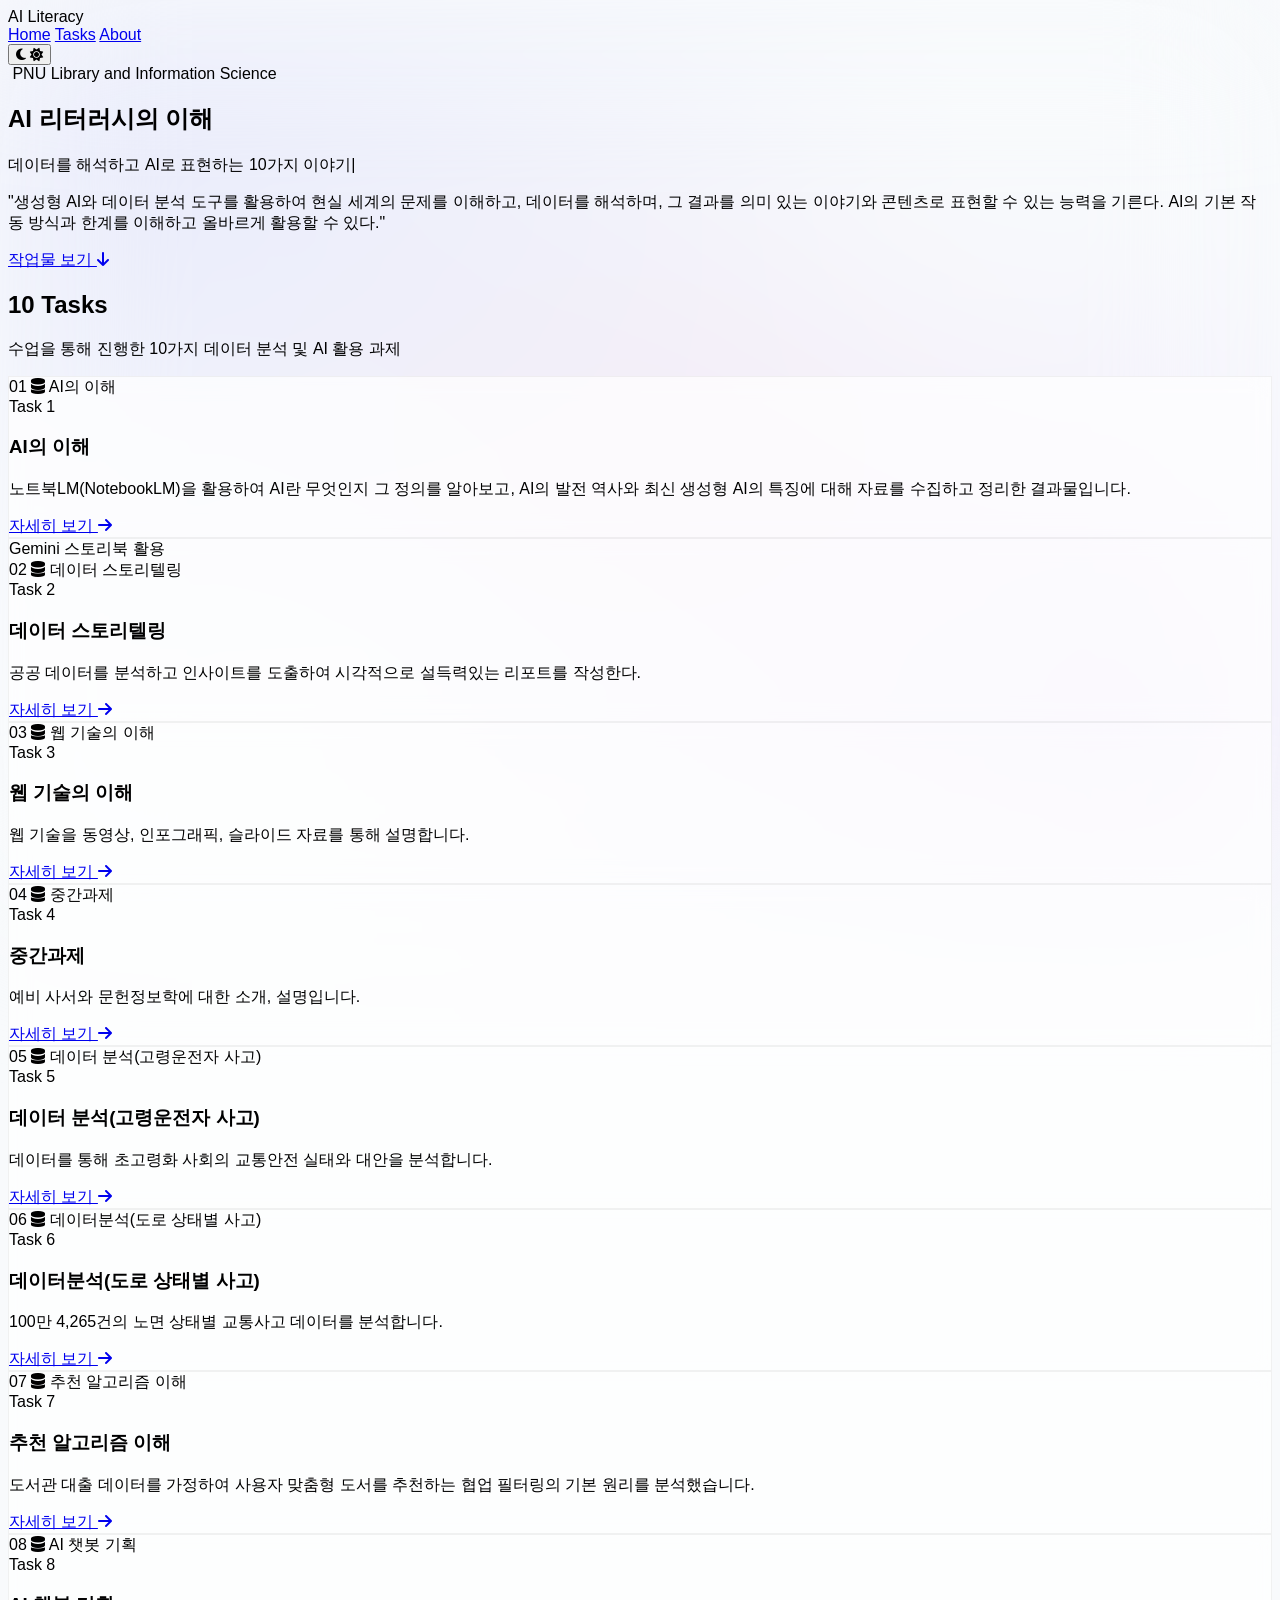
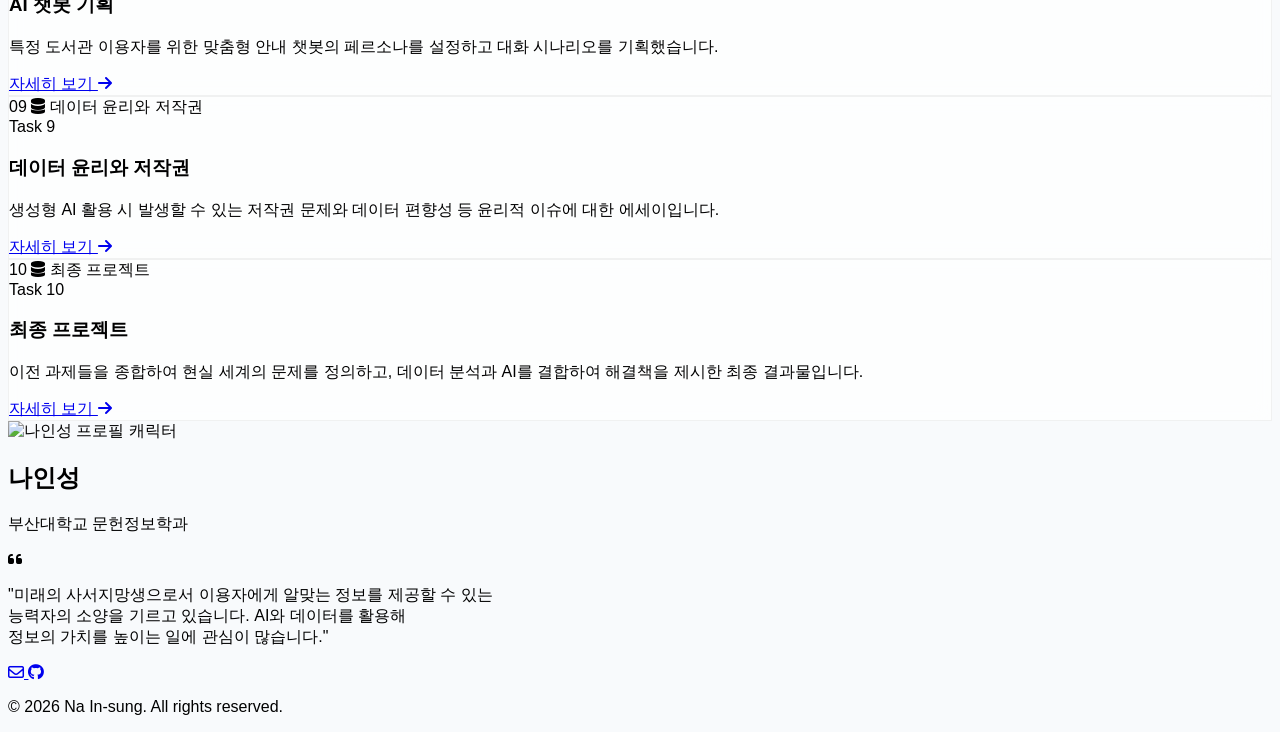
==== index.html @ 14ffb6c6 "Update index.html" ====
<!DOCTYPE html>
<html lang="ko" class="scroll-smooth dark">
<head>
    <meta charset="UTF-8">
    <meta name="viewport" content="width=device-width, initial-scale=1.0">
    <title>AI 리터러시의 이해 | 나인성</title>
    <script src="https://cdn.tailwindcss.com"></script>
    <script>
        // Tailwind CSS 다크모드 클래스 수동 제어 설정
        tailwind.config = {
            darkMode: 'class',
        }
    </script>
    <link rel="stylesheet" href="https://cdnjs.cloudflare.com/ajax/libs/font-awesome/6.4.0/css/all.min.css">
    <style>
        @import url('https://fonts.googleapis.com/css2?family=Pretendard:wght@100;300;400;500;700;900&display=swap');

        /* 테마별 색상 변수 지정 */
        :root {
            --bg-color: #f8fafc;
            --mesh-color-1: rgba(99, 102, 241, 0.1);
            --mesh-color-2: rgba(168, 85, 247, 0.1);
            --mesh-color-3: rgba(236, 72, 153, 0.05);
            --card-bg: rgba(255, 255, 255, 0.7);
            --card-border: rgba(0, 0, 0, 0.05);
            --card-hover-shadow: rgba(99, 102, 241, 0.15);
            --glow-color: rgba(99, 102, 241, 0.1);
            --scrollbar-track: #f1f5f9;
            --scrollbar-thumb: #cbd5e1;
        }

        .dark {
            --bg-color: #030712;
            --mesh-color-1: rgba(99, 102, 241, 0.15);
            --mesh-color-2: rgba(168, 85, 247, 0.15);
            --mesh-color-3: rgba(236, 72, 153, 0.05);
            --card-bg: rgba(255, 255, 255, 0.03);
            --card-border: rgba(255, 255, 255, 0.05);
            --card-hover-shadow: rgba(99, 102, 241, 0.2);
            --glow-color: rgba(255, 255, 255, 0.08);
            --scrollbar-track: #030712;
            --scrollbar-thumb: #374151;
        }

        body {
            font-family: 'Pretendard', sans-serif;
            background-color: var(--bg-color);
            transition: background-color 0.3s ease, color 0.3s ease;
            overflow-x: hidden;
        }

        /* 텍스트 그라데이션 */
        .gradient-text {
            background: linear-gradient(135deg, #818cf8 0%, #c084fc 50%, #f472b6 100%);
            -webkit-background-clip: text;
            -webkit-text-fill-color: transparent;
            background-clip: text;
        }

        /* 스크롤 페이드인 애니메이션 */
        .reveal {
            opacity: 0;
            transform: translateY(40px);
            transition: all 0.8s cubic-bezier(0.5, 0, 0, 1);
        }

        .reveal.active {
            opacity: 1;
            transform: translateY(0);
        }

        /* 딜레이 유틸리티 */
        .delay-100 { transition-delay: 100ms; }
        .delay-200 { transition-delay: 200ms; }
        .delay-300 { transition-delay: 300ms; }

        /* 미래지향적 배경 메쉬 그라데이션 */
        .bg-mesh {
            position: fixed;
            top: 0;
            left: 0;
            width: 100vw;
            height: 100vh;
            z-index: -1;
            background-color: var(--bg-color);
            background-image: 
                radial-gradient(at 10% 20%, var(--mesh-color-1) 0px, transparent 50%),
                radial-gradient(at 90% 80%, var(--mesh-color-2) 0px, transparent 50%),
                radial-gradient(at 50% 50%, var(--mesh-color-3) 0px, transparent 50%);
            filter: blur(80px);
            animation: pulse-bg 15s ease-in-out infinite alternate;
            transition: background-color 0.3s ease;
        }

        @keyframes pulse-bg {
            0% { transform: scale(1); }
            100% { transform: scale(1.1); }
        }

        /* 카드 마우스 트래킹 글로 효과 */
        .portfolio-card {
            background: var(--card-bg);
            border: 1px solid var(--card-border);
            backdrop-filter: blur(10px);
            position: relative;
            overflow: hidden;
            transition: transform 0.4s cubic-bezier(0.175, 0.885, 0.32, 1.275), box-shadow 0.4s ease, background-color 0.3s ease, border-color 0.3s ease;
        }

        .portfolio-card::before {
            content: "";
            position: absolute;
            top: 0; left: 0; right: 0; bottom: 0;
            background: radial-gradient(600px circle at var(--mouse-x, 50%) var(--mouse-y, 50%), var(--glow-color), transparent 40%);
            z-index: 0;
            opacity: 0;
            transition: opacity 0.3s;
            pointer-events: none;
        }

        .portfolio-card:hover {
            transform: translateY(-10px);
            box-shadow: 0 20px 40px -10px var(--card-hover-shadow);
            border-color: rgba(99, 102, 241, 0.3);
        }

        .portfolio-card:hover::before {
            opacity: 1;
        }

        /* 타이핑 커서 애니메이션 */
        .typing-cursor::after {
            content: '|';
            animation: blink 1s step-end infinite;
        }

        @keyframes blink {
            0%, 100% { opacity: 1; }
            50% { opacity: 0; }
        }
        
        /* 커스텀 스크롤바 */
        ::-webkit-scrollbar {
            width: 8px;
        }
        ::-webkit-scrollbar-track {
            background: var(--scrollbar-track);
        }
        ::-webkit-scrollbar-thumb {
            background: var(--scrollbar-thumb);
            border-radius: 4px;
        }
        ::-webkit-scrollbar-thumb:hover {
            background: #6366f1;
        }
    </style>
</head>
<body class="antialiased selection:bg-indigo-500 selection:text-white text-slate-800 dark:text-f3f4f6 transition-colors duration-300">

    <!-- 백그라운드 효과 -->
    <div class="bg-mesh"></div>

    <!-- 네비게이션 -->
    <nav class="fixed w-full z-50 top-0 transition-all duration-300" id="navbar">
        <div class="max-w-7xl mx-auto px-6 py-4 flex justify-between items-center backdrop-blur-md bg-white/70 dark:bg-gray-950/50 border-b border-slate-200 dark:border-white/5 transition-colors">
            <div class="font-bold text-xl tracking-wider">
                <span class="text-slate-900 dark:text-white">AI</span> <span class="text-indigo-600 dark:text-indigo-400">Literacy</span>
            </div>
            <div class="flex items-center space-x-6">
                <div class="hidden md:flex space-x-8 text-sm font-medium text-slate-600 dark:text-gray-300">
                    <a href="#hero" class="hover:text-indigo-600 dark:hover:text-white transition-colors">Home</a>
                    <a href="#portfolio" class="hover:text-indigo-600 dark:hover:text-white transition-colors">Tasks</a>
                    <a href="#about" class="hover:text-indigo-600 dark:hover:text-white transition-colors">About</a>
                </div>
                <!-- 테마 토글 버튼 -->
                <button id="theme-toggle" class="w-9 h-9 flex items-center justify-center rounded-full bg-slate-100 dark:bg-gray-800 text-slate-600 dark:text-gray-300 hover:bg-slate-200 dark:hover:bg-gray-700 transition-colors" aria-label="테마 변경">
                    <i class="fa-solid fa-moon dark:hidden"></i>
                    <i class="fa-solid fa-sun hidden dark:block text-yellow-300"></i>
                </button>
            </div>
        </div>
    </nav>

    <!-- 1. 히어로 섹션 -->
    <section id="hero" class="min-h-screen flex flex-col justify-center items-center px-6 pt-20 relative text-center">
        <div class="absolute inset-0 bg-[url('[data-uri]')] [mask-image:linear-gradient(to_bottom,white,transparent)] z-0 opacity-50 dark:opacity-100"></div>
        
        <div class="relative z-10 max-w-4xl mx-auto space-y-8 reveal active">
            <div class="inline-flex items-center px-4 py-2 rounded-full border border-indigo-200 bg-indigo-50 text-indigo-700 dark:border-indigo-500/30 dark:bg-indigo-500/10 dark:text-indigo-300 text-sm font-medium mb-4 shadow-sm dark:shadow-[0_0_20px_rgba(99,102,241,0.2)] transition-colors">
                <i class="fa-solid fa-sparkles mr-2 text-indigo-500 dark:text-indigo-400"></i> PNU Library and Information Science
            </div>
            
            <h1 class="text-5xl md:text-7xl font-extrabold tracking-tight leading-tight text-slate-900 dark:text-white transition-colors">
                AI 리터러시의 이해
            </h1>
            
            <p class="text-xl md:text-2xl text-slate-700 dark:text-gray-300 font-light mt-6 transition-colors" id="typing-text"></p>
            
            <p class="text-base md:text-lg text-slate-600 dark:text-gray-400 max-w-2xl mx-auto mt-6 leading-relaxed reveal delay-200 transition-colors">
                "생성형 AI와 데이터 분석 도구를 활용하여 현실 세계의 문제를 이해하고, 
                데이터를 해석하며, 그 결과를 의미 있는 이야기와 콘텐츠로 표현할 수 있는 능력을 기른다. 
                AI의 기본 작동 방식과 한계를 이해하고 올바르게 활용할 수 있다."
            </p>

            <div class="pt-10 reveal delay-300">
                <a href="#portfolio" class="inline-flex items-center justify-center px-8 py-4 text-base font-bold text-white transition-all duration-200 bg-indigo-600 border border-transparent rounded-full hover:bg-indigo-700 hover:shadow-[0_0_20px_rgba(79,70,229,0.4)] focus:outline-none focus:ring-2 focus:ring-offset-2 focus:ring-indigo-600">
                    작업물 보기
                    <i class="fa-solid fa-arrow-down ml-3 animate-bounce"></i>
                </a>
            </div>
        </div>
    </section>

    <!-- 2. 포트폴리오 갤러리 섹션 -->
    <section id="portfolio" class="py-24 px-6 relative z-10">
        <div class="max-w-7xl mx-auto">
            <div class="text-center mb-16 reveal">
                <h2 class="text-3xl md:text-4xl font-bold mb-4 text-slate-900 dark:text-white transition-colors">10 Tasks</h2>
                <div class="w-20 h-1 bg-gradient-to-r from-indigo-500 to-purple-500 mx-auto rounded-full"></div>
                <p class="mt-6 text-slate-600 dark:text-gray-400 transition-colors">수업을 통해 진행한 10가지 데이터 분석 및 AI 활용 과제</p>
            </div>

            <!-- 그리드 레이아웃 (PC 3~4개, 태블릿 2개, 모바일 1개) -->
            <div class="grid grid-cols-1 md:grid-cols-2 lg:grid-cols-3 xl:grid-cols-4 gap-6" id="portfolio-grid">
                <!-- JavaScript를 통해 카드가 렌더링 됩니다 -->
            </div>
        </div>
    </section>

    <!-- 3. 작성자 소개 및 푸터 -->
    <section id="about" class="py-20 relative z-10 bg-slate-100/50 dark:bg-gray-900/50 border-t border-slate-200 dark:border-white/5 transition-colors">
        <div class="max-w-4xl mx-auto px-6 text-center reveal">
            <div class="w-28 h-28 mx-auto bg-white rounded-full flex items-center justify-center mb-6 shadow-lg shadow-indigo-500/20 overflow-hidden border-4 border-white dark:border-gray-800">
                <img src="https://www.pusan.ac.kr/_contents/kor/_Img/07Intro/character01.jpg" alt="나인성 프로필 캐릭터" class="w-full h-full object-cover">
            </div>
            <h2 class="text-3xl font-bold mb-2 text-slate-900 dark:text-white transition-colors">나인성</h2>
            <p class="text-indigo-600 dark:text-indigo-400 font-medium mb-6 transition-colors">부산대학교 문헌정보학과</p>
            
            <div class="bg-white/80 dark:bg-white/5 border border-slate-200 dark:border-white/10 rounded-2xl p-8 backdrop-blur-sm max-w-2xl mx-auto shadow-sm dark:shadow-none transition-colors">
                <i class="fa-solid fa-quote-left text-3xl text-slate-400 dark:text-gray-600 mb-4 block transition-colors"></i>
                <p class="text-lg text-slate-700 dark:text-gray-300 leading-relaxed italic transition-colors">
                    "미래의 사서지망생으로서 이용자에게 알맞는 정보를 제공할 수 있는<br class="hidden md:block"/>
                    능력자의 소양을 기르고 있습니다. AI와 데이터를 활용해<br class="hidden md:block"/>
                    정보의 가치를 높이는 일에 관심이 많습니다."
                </p>
            </div>
            
            <div class="flex justify-center space-x-4 mt-8 text-slate-500 dark:text-gray-400">
                <a href="#" class="w-10 h-10 rounded-full bg-white dark:bg-white/5 shadow-sm dark:shadow-none flex items-center justify-center hover:bg-slate-50 dark:hover:bg-white/10 hover:text-indigo-600 dark:hover:text-indigo-400 transition-colors">
                    <i class="fa-regular fa-envelope"></i>
                </a>
                <a href="#" class="w-10 h-10 rounded-full bg-white dark:bg-white/5 shadow-sm dark:shadow-none flex items-center justify-center hover:bg-slate-50 dark:hover:bg-white/10 hover:text-indigo-600 dark:hover:text-indigo-400 transition-colors">
                    <i class="fa-brands fa-github"></i>
                </a>
            </div>
        </div>
    </section>

    <footer class="border-t border-slate-200 dark:border-white/5 bg-slate-50 dark:bg-[#030712] py-8 text-center relative z-10 transition-colors">
        <p class="text-slate-500 dark:text-gray-500 text-sm transition-colors">
            &copy; 2026 Na In-sung. All rights reserved.
        </p>
    </footer>

    <script>
        // 1. 과제 데이터 배열 (10개)
        const tasks = [
            { id: 1, title: "Task 1", topic: "AI의 이해", desc: "노트북LM(NotebookLM)을 활용하여 AI란 무엇인지 그 정의를 알아보고, AI의 발전 역사와 최신 생성형 AI의 특징에 대해 자료를 수집하고 정리한 결과물입니다.", link: "./02/index.html" },
            { id: 2, title: "Task 2", topic: "데이터 스토리텔링", desc: "공공 데이터를 분석하고 인사이트를 도출하여 시각적으로 설득력있는 리포트를 작성한다.", tag: "Gemini 스토리북 활용", link: "./03/index.html" },
            { id: 3, title: "Task 3", topic: "웹 기술의 이해", desc: "웹 기술을 동영상, 인포그래픽, 슬라이드 자료를 통해 설명합니다.", link: "./04/index.html" },
            { id: 4, title: "Task 4", topic: "중간과제", desc: "예비 사서와 문헌정보학에 대한 소개, 설명입니다.", link: "./06/index.html" },
            { id: 5, title: "Task 5", topic: "데이터 분석(고령운전자 사고)", desc: "데이터를 통해 초고령화 사회의 교통안전 실태와 대안을 분석합니다.", link: "./05/index.html" },
            { id: 6, title: "Task 6", topic: "데이터분석(도로 상태별 사고)", desc: "100만 4,265건의 노면 상태별 교통사고 데이터를 분석합니다.", link: "./07/index.html" },
            { id: 7, title: "Task 7", topic: "추천 알고리즘 이해", desc: "도서관 대출 데이터를 가정하여 사용자 맞춤형 도서를 추천하는 협업 필터링의 기본 원리를 분석했습니다." },
            { id: 8, title: "Task 8", topic: "AI 챗봇 기획", desc: "특정 도서관 이용자를 위한 맞춤형 안내 챗봇의 페르소나를 설정하고 대화 시나리오를 기획했습니다." },
            { id: 9, title: "Task 9", topic: "데이터 윤리와 저작권", desc: "생성형 AI 활용 시 발생할 수 있는 저작권 문제와 데이터 편향성 등 윤리적 이슈에 대한 에세이입니다." },
            { id: 10, title: "Task 10", topic: "최종 프로젝트", desc: "이전 과제들을 종합하여 현실 세계의 문제를 정의하고, 데이터 분석과 AI를 결합하여 해결책을 제시한 최종 결과물입니다." }
        ];

        // 2. 포트폴리오 카드 렌더링
        const grid = document.getElementById('portfolio-grid');
        tasks.forEach((task, index) => {
            // 그라데이션 컬러 다양화
            const colors = [
                'from-blue-500 to-cyan-500', 'from-indigo-500 to-purple-500', 
                'from-pink-500 to-rose-500', 'from-emerald-500 to-teal-500',
                'from-amber-500 to-orange-500'
            ];
            const colorClass = colors[index % colors.length];
            const delay = (index % 4) * 100;

            // 특정 링크가 있으면 사용하고, 없으면 "#"으로 설정
            const targetLink = task.link || "#";
            
            // 태그가 존재할 경우에만 뱃지 UI 생성
            const tagBadge = task.tag 
                ? `<div class="absolute top-4 right-4 bg-indigo-600/90 backdrop-blur-sm text-white text-[11px] font-bold px-3 py-1.5 rounded-full z-30 shadow-lg shadow-indigo-500/30 border border-white/20 tracking-wide">${task.tag}</div>` 
                : '';

            const cardHTML = `
                <div class="portfolio-card rounded-2xl p-1 flex flex-col h-full reveal relative" style="transition-delay: ${delay}ms;">
                    <!-- 카드 우측 상단 뱃지 렌더링 -->
                    ${tagBadge}
                    
                    <div class="relative z-10 bg-white/60 dark:bg-gray-900 rounded-xl h-full flex flex-col transition-colors backdrop-blur-md">
                        <!-- 이미지 플레이스홀더 -->
                        <div class="h-48 rounded-t-xl bg-gradient-to-br ${colorClass} opacity-80 flex flex-col items-center justify-center relative overflow-hidden group-hover:opacity-100 transition-opacity">
                            <div class="absolute inset-0 bg-black/10 dark:bg-black/20"></div>
                            <span class="text-white/50 text-6xl font-black absolute -right-4 -bottom-4 opacity-30 group-hover:scale-110 transition-transform duration-500">
                                ${task.id.toString().padStart(2, '0')}
                            </span>
                            <i class="fa-solid fa-database text-4xl text-white mb-2 relative z-10 shadow-sm"></i>
                            <span class="text-white font-medium text-sm tracking-wider relative z-10">${task.topic}</span>
                        </div>
                        
                        <!-- 텍스트 영역 -->
                        <div class="p-6 flex-grow flex flex-col justify-between">
                            <div>
                                <div class="text-xs font-bold text-indigo-600 dark:text-indigo-400 mb-2 uppercase tracking-wider transition-colors">${task.title}</div>
                                <h3 class="text-xl font-bold text-slate-900 dark:text-white mb-3 leading-snug transition-colors">${task.topic}</h3>
                                <p class="text-slate-600 dark:text-gray-400 text-sm leading-relaxed mb-6 transition-colors">
                                    ${task.desc}
                                </p>
                            </div>
                            
                            <!-- 자세히 보기 버튼 (동적 링크 적용) -->
                            <a href="${targetLink}" class="group flex items-center text-sm font-semibold text-slate-600 dark:text-gray-300 hover:text-indigo-600 dark:hover:text-indigo-400 transition-colors mt-auto w-max">
                                자세히 보기 
                                <span class="bg-slate-100 dark:bg-white/10 group-hover:bg-indigo-100 dark:group-hover:bg-indigo-500/20 w-6 h-6 rounded-full flex items-center justify-center ml-2 transition-colors">
                                    <i class="fa-solid fa-arrow-right text-xs group-hover:translate-x-0.5 transition-transform text-slate-500 dark:text-gray-400 group-hover:text-indigo-600 dark:group-hover:text-indigo-400"></i>
                                </span>
                            </a>
                        </div>
                    </div>
                </div>
            `;
            grid.innerHTML += cardHTML;
        });

        // 3. 타이핑 효과 애니메이션
        const textToType = "데이터를 해석하고 AI로 표현하는 10가지 이야기";
        const typingElement = document.getElementById('typing-text');
        typingElement.classList.add('typing-cursor');
        let typeIndex = 0;

        function type() {
            if (typeIndex < textToType.length) {
                typingElement.innerHTML = textToType.substring(0, typeIndex + 1);
                typeIndex++;
                setTimeout(type, 80); // 타이핑 속도
            }
        }
        
        // 초기 로딩 후 타이핑 시작
        setTimeout(type, 1000);

        // 4. 스크롤 페이드인 효과 (Intersection Observer)
        const observerOptions = {
            root: null,
            rootMargin: '0px',
            threshold: 0.1
        };

        const observer = new IntersectionObserver((entries, observer) => {
            entries.forEach(entry => {
                if (entry.isIntersecting) {
                    entry.target.classList.add('active');
                    observer.unobserve(entry.target); // 한 번만 실행
                }
            });
        }, observerOptions);

        document.querySelectorAll('.reveal').forEach(el => {
            observer.observe(el);
        });

        // 5. 카드 마우스 트래킹 글로우 효과
        document.querySelectorAll('.portfolio-card').forEach(card => {
            card.addEventListener('mousemove', e => {
                const rect = card.getBoundingClientRect();
                const x = e.clientX - rect.left;
                const y = e.clientY - rect.top;
                
                card.style.setProperty('--mouse-x', `${x}px`);
                card.style.setProperty('--mouse-y', `${y}px`);
            });
        });

        // 6. 네비게이션 바 스크롤 효과
    window.addEventListener('scroll', () => {
        const nav = document.getElementById('navbar');
        if (window.scrollY > 50) {
            nav.classList.add('bg-white/90', 'dark:bg-gray-950/80', 'shadow-sm', 'dark:shadow-lg');
            nav.classList.remove('bg-white/70', 'dark:bg-gray-950/50');
        } else {
            nav.classList.remove('bg-white/90', 'dark:bg-gray-950/80', 'shadow-sm', 'dark:shadow-lg');
            nav.classList.add('bg-white/70', 'dark:bg-gray-950/50');
        }
    });

    // 7. 다크모드 / 라이트모드 토글 로직
    const themeToggleBtn = document.getElementById('theme-toggle');
    const html = document.documentElement;
    
    // 시스템 환경 또는 이전 설정 확인하여 초기화 (기본값 다크모드)
    if (localStorage.getItem('theme') === 'light') {
        html.classList.remove('dark');
    } else if (localStorage.getItem('theme') === 'dark') {
        html.classList.add('dark');
    } else {
        // 로컬 스토리지가 없을 경우 시스템 환경설정 확인
        if (window.matchMedia && window.matchMedia('(prefers-color-scheme: light)').matches) {
            html.classList.remove('dark');
        }
    }

    themeToggleBtn.addEventListener('click', () => {
        html.classList.toggle('dark');
        if (html.classList.contains('dark')) {
            localStorage.setItem('theme', 'dark');
        } else {
            localStorage.setItem('theme', 'light');
        }
    });
</script>
</body>
</html>
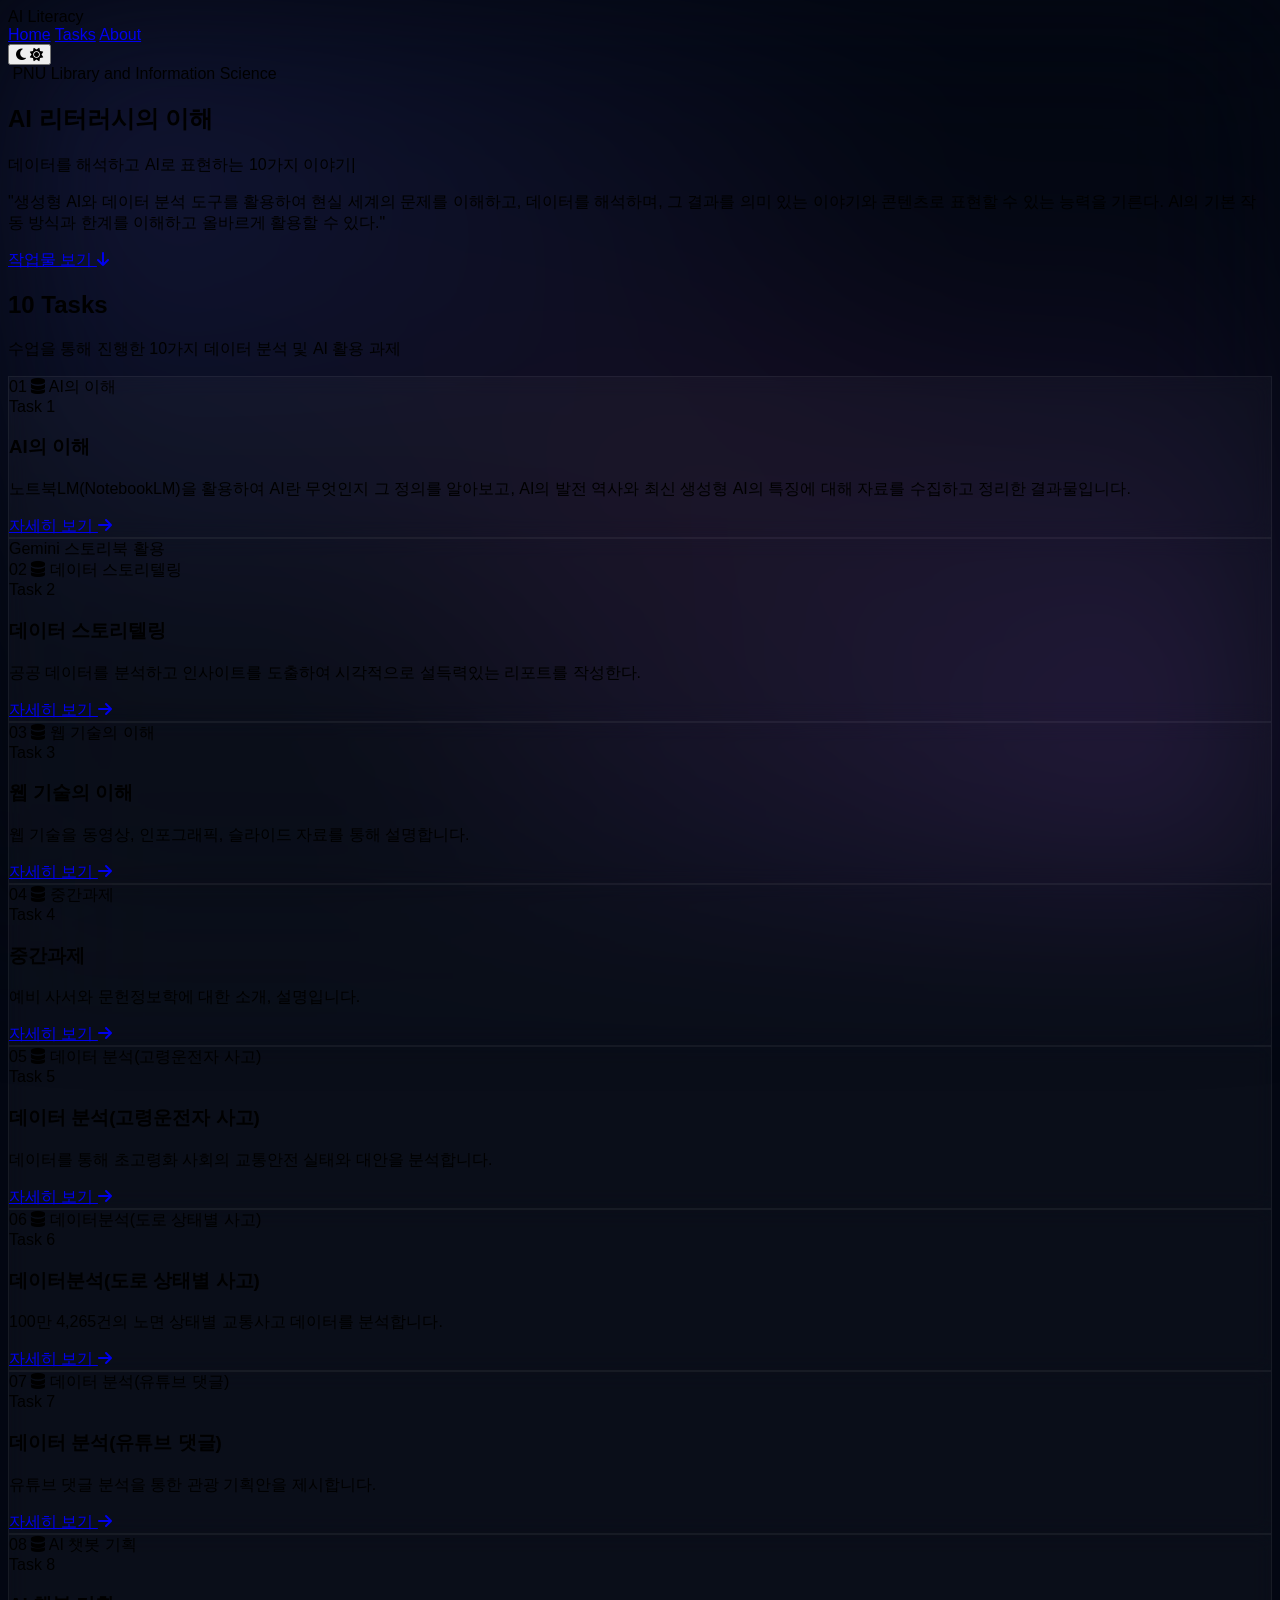
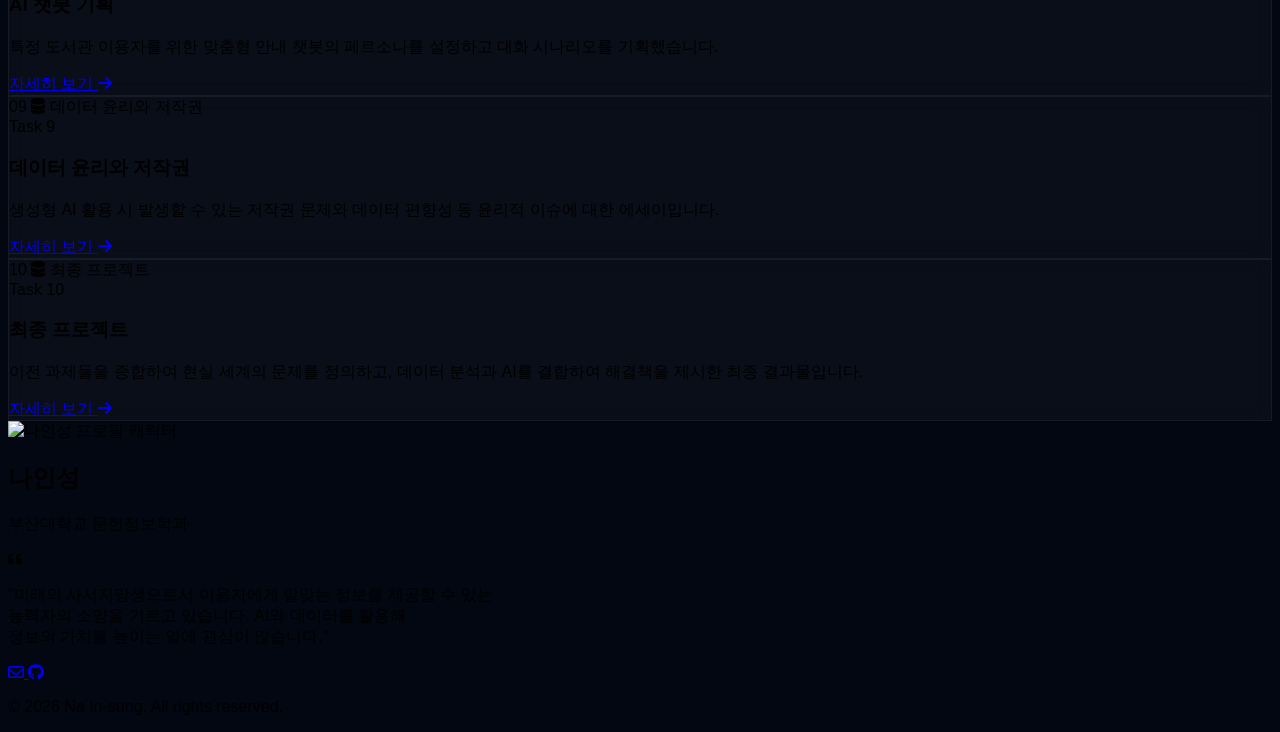
==== commit 99784cde: "Update index.html" ====
--- a/index.html
+++ b/index.html
@@ -6,7 +6,6 @@
     <title>AI 리터러시의 이해 | 나인성</title>
     <script src="https://cdn.tailwindcss.com"></script>
     <script>
-        // Tailwind CSS 다크모드 클래스 수동 제어 설정
         tailwind.config = {
             darkMode: 'class',
         }
@@ -15,7 +14,6 @@
     <style>
         @import url('https://fonts.googleapis.com/css2?family=Pretendard:wght@100;300;400;500;700;900&display=swap');
 
-        /* 테마별 색상 변수 지정 */
         :root {
             --bg-color: #f8fafc;
             --mesh-color-1: rgba(99, 102, 241, 0.1);
@@ -49,15 +47,6 @@
             overflow-x: hidden;
         }
 
-        /* 텍스트 그라데이션 */
-        .gradient-text {
-            background: linear-gradient(135deg, #818cf8 0%, #c084fc 50%, #f472b6 100%);
-            -webkit-background-clip: text;
-            -webkit-text-fill-color: transparent;
-            background-clip: text;
-        }
-
-        /* 스크롤 페이드인 애니메이션 */
         .reveal {
             opacity: 0;
             transform: translateY(40px);
@@ -69,18 +58,9 @@
             transform: translateY(0);
         }
 
-        /* 딜레이 유틸리티 */
-        .delay-100 { transition-delay: 100ms; }
-        .delay-200 { transition-delay: 200ms; }
-        .delay-300 { transition-delay: 300ms; }
-
-        /* 미래지향적 배경 메쉬 그라데이션 */
         .bg-mesh {
             position: fixed;
-            top: 0;
-            left: 0;
-            width: 100vw;
-            height: 100vh;
+            top: 0; left: 0; width: 100vw; height: 100vh;
             z-index: -1;
             background-color: var(--bg-color);
             background-image: 
@@ -97,7 +77,6 @@
             100% { transform: scale(1.1); }
         }
 
-        /* 카드 마우스 트래킹 글로 효과 */
         .portfolio-card {
             background: var(--card-bg);
             border: 1px solid var(--card-border);
@@ -124,11 +103,8 @@
             border-color: rgba(99, 102, 241, 0.3);
         }
 
-        .portfolio-card:hover::before {
-            opacity: 1;
-        }
-
-        /* 타이핑 커서 애니메이션 */
+        .portfolio-card:hover::before { opacity: 1; }
+
         .typing-cursor::after {
             content: '|';
             animation: blink 1s step-end infinite;
@@ -139,28 +115,16 @@
             50% { opacity: 0; }
         }
         
-        /* 커스텀 스크롤바 */
-        ::-webkit-scrollbar {
-            width: 8px;
-        }
-        ::-webkit-scrollbar-track {
-            background: var(--scrollbar-track);
-        }
-        ::-webkit-scrollbar-thumb {
-            background: var(--scrollbar-thumb);
-            border-radius: 4px;
-        }
-        ::-webkit-scrollbar-thumb:hover {
-            background: #6366f1;
-        }
+        ::-webkit-scrollbar { width: 8px; }
+        ::-webkit-scrollbar-track { background: var(--scrollbar-track); }
+        ::-webkit-scrollbar-thumb { background: var(--scrollbar-thumb); border-radius: 4px; }
+        ::-webkit-scrollbar-thumb:hover { background: #6366f1; }
     </style>
 </head>
 <body class="antialiased selection:bg-indigo-500 selection:text-white text-slate-800 dark:text-f3f4f6 transition-colors duration-300">
 
-    <!-- 백그라운드 효과 -->
     <div class="bg-mesh"></div>
 
-    <!-- 네비게이션 -->
     <nav class="fixed w-full z-50 top-0 transition-all duration-300" id="navbar">
         <div class="max-w-7xl mx-auto px-6 py-4 flex justify-between items-center backdrop-blur-md bg-white/70 dark:bg-gray-950/50 border-b border-slate-200 dark:border-white/5 transition-colors">
             <div class="font-bold text-xl tracking-wider">
@@ -172,7 +136,6 @@
                     <a href="#portfolio" class="hover:text-indigo-600 dark:hover:text-white transition-colors">Tasks</a>
                     <a href="#about" class="hover:text-indigo-600 dark:hover:text-white transition-colors">About</a>
                 </div>
-                <!-- 테마 토글 버튼 -->
                 <button id="theme-toggle" class="w-9 h-9 flex items-center justify-center rounded-full bg-slate-100 dark:bg-gray-800 text-slate-600 dark:text-gray-300 hover:bg-slate-200 dark:hover:bg-gray-700 transition-colors" aria-label="테마 변경">
                     <i class="fa-solid fa-moon dark:hidden"></i>
                     <i class="fa-solid fa-sun hidden dark:block text-yellow-300"></i>
@@ -181,7 +144,6 @@
         </div>
     </nav>
 
-    <!-- 1. 히어로 섹션 -->
     <section id="hero" class="min-h-screen flex flex-col justify-center items-center px-6 pt-20 relative text-center">
         <div class="absolute inset-0 bg-[url('[data-uri]')] [mask-image:linear-gradient(to_bottom,white,transparent)] z-0 opacity-50 dark:opacity-100"></div>
         
@@ -211,7 +173,6 @@
         </div>
     </section>
 
-    <!-- 2. 포트폴리오 갤러리 섹션 -->
     <section id="portfolio" class="py-24 px-6 relative z-10">
         <div class="max-w-7xl mx-auto">
             <div class="text-center mb-16 reveal">
@@ -220,14 +181,11 @@
                 <p class="mt-6 text-slate-600 dark:text-gray-400 transition-colors">수업을 통해 진행한 10가지 데이터 분석 및 AI 활용 과제</p>
             </div>
 
-            <!-- 그리드 레이아웃 (PC 3~4개, 태블릿 2개, 모바일 1개) -->
             <div class="grid grid-cols-1 md:grid-cols-2 lg:grid-cols-3 xl:grid-cols-4 gap-6" id="portfolio-grid">
-                <!-- JavaScript를 통해 카드가 렌더링 됩니다 -->
             </div>
         </div>
     </section>
 
-    <!-- 3. 작성자 소개 및 푸터 -->
     <section id="about" class="py-20 relative z-10 bg-slate-100/50 dark:bg-gray-900/50 border-t border-slate-200 dark:border-white/5 transition-colors">
         <div class="max-w-4xl mx-auto px-6 text-center reveal">
             <div class="w-28 h-28 mx-auto bg-white rounded-full flex items-center justify-center mb-6 shadow-lg shadow-indigo-500/20 overflow-hidden border-4 border-white dark:border-gray-800">
@@ -263,7 +221,6 @@
     </footer>
 
     <script>
-        // 1. 과제 데이터 배열 (10개)
         const tasks = [
             { id: 1, title: "Task 1", topic: "AI의 이해", desc: "노트북LM(NotebookLM)을 활용하여 AI란 무엇인지 그 정의를 알아보고, AI의 발전 역사와 최신 생성형 AI의 특징에 대해 자료를 수집하고 정리한 결과물입니다.", link: "./02/index.html" },
             { id: 2, title: "Task 2", topic: "데이터 스토리텔링", desc: "공공 데이터를 분석하고 인사이트를 도출하여 시각적으로 설득력있는 리포트를 작성한다.", tag: "Gemini 스토리북 활용", link: "./03/index.html" },
@@ -271,59 +228,36 @@
             { id: 4, title: "Task 4", topic: "중간과제", desc: "예비 사서와 문헌정보학에 대한 소개, 설명입니다.", link: "./06/index.html" },
             { id: 5, title: "Task 5", topic: "데이터 분석(고령운전자 사고)", desc: "데이터를 통해 초고령화 사회의 교통안전 실태와 대안을 분석합니다.", link: "./05/index.html" },
             { id: 6, title: "Task 6", topic: "데이터분석(도로 상태별 사고)", desc: "100만 4,265건의 노면 상태별 교통사고 데이터를 분석합니다.", link: "./07/index.html" },
-            { id: 7, title: "Task 7", topic: "추천 알고리즘 이해", desc: "도서관 대출 데이터를 가정하여 사용자 맞춤형 도서를 추천하는 협업 필터링의 기본 원리를 분석했습니다." },
+            { id: 7, title: "Task 7", topic: "데이터 분석(유튜브 댓글)", desc: "유튜브 댓글 분석을 통한 관광 기획안을 제시합니다.", link: "https://nys9467-ux.github.io/AI2026/08/index.html" },
             { id: 8, title: "Task 8", topic: "AI 챗봇 기획", desc: "특정 도서관 이용자를 위한 맞춤형 안내 챗봇의 페르소나를 설정하고 대화 시나리오를 기획했습니다." },
             { id: 9, title: "Task 9", topic: "데이터 윤리와 저작권", desc: "생성형 AI 활용 시 발생할 수 있는 저작권 문제와 데이터 편향성 등 윤리적 이슈에 대한 에세이입니다." },
             { id: 10, title: "Task 10", topic: "최종 프로젝트", desc: "이전 과제들을 종합하여 현실 세계의 문제를 정의하고, 데이터 분석과 AI를 결합하여 해결책을 제시한 최종 결과물입니다." }
         ];
 
-        // 2. 포트폴리오 카드 렌더링
         const grid = document.getElementById('portfolio-grid');
         tasks.forEach((task, index) => {
-            // 그라데이션 컬러 다양화
-            const colors = [
-                'from-blue-500 to-cyan-500', 'from-indigo-500 to-purple-500', 
-                'from-pink-500 to-rose-500', 'from-emerald-500 to-teal-500',
-                'from-amber-500 to-orange-500'
-            ];
+            const colors = ['from-blue-500 to-cyan-500', 'from-indigo-500 to-purple-500', 'from-pink-500 to-rose-500', 'from-emerald-500 to-teal-500', 'from-amber-500 to-orange-500'];
             const colorClass = colors[index % colors.length];
             const delay = (index % 4) * 100;
-
-            // 특정 링크가 있으면 사용하고, 없으면 "#"으로 설정
             const targetLink = task.link || "#";
-            
-            // 태그가 존재할 경우에만 뱃지 UI 생성
-            const tagBadge = task.tag 
-                ? `<div class="absolute top-4 right-4 bg-indigo-600/90 backdrop-blur-sm text-white text-[11px] font-bold px-3 py-1.5 rounded-full z-30 shadow-lg shadow-indigo-500/30 border border-white/20 tracking-wide">${task.tag}</div>` 
-                : '';
+            const tagBadge = task.tag ? `<div class="absolute top-4 right-4 bg-indigo-600/90 backdrop-blur-sm text-white text-[11px] font-bold px-3 py-1.5 rounded-full z-30 shadow-lg shadow-indigo-500/30 border border-white/20 tracking-wide">${task.tag}</div>` : '';
 
             const cardHTML = `
                 <div class="portfolio-card rounded-2xl p-1 flex flex-col h-full reveal relative" style="transition-delay: ${delay}ms;">
-                    <!-- 카드 우측 상단 뱃지 렌더링 -->
                     ${tagBadge}
-                    
                     <div class="relative z-10 bg-white/60 dark:bg-gray-900 rounded-xl h-full flex flex-col transition-colors backdrop-blur-md">
-                        <!-- 이미지 플레이스홀더 -->
                         <div class="h-48 rounded-t-xl bg-gradient-to-br ${colorClass} opacity-80 flex flex-col items-center justify-center relative overflow-hidden group-hover:opacity-100 transition-opacity">
                             <div class="absolute inset-0 bg-black/10 dark:bg-black/20"></div>
-                            <span class="text-white/50 text-6xl font-black absolute -right-4 -bottom-4 opacity-30 group-hover:scale-110 transition-transform duration-500">
-                                ${task.id.toString().padStart(2, '0')}
-                            </span>
+                            <span class="text-white/50 text-6xl font-black absolute -right-4 -bottom-4 opacity-30 group-hover:scale-110 transition-transform duration-500">${task.id.toString().padStart(2, '0')}</span>
                             <i class="fa-solid fa-database text-4xl text-white mb-2 relative z-10 shadow-sm"></i>
                             <span class="text-white font-medium text-sm tracking-wider relative z-10">${task.topic}</span>
                         </div>
-                        
-                        <!-- 텍스트 영역 -->
                         <div class="p-6 flex-grow flex flex-col justify-between">
                             <div>
                                 <div class="text-xs font-bold text-indigo-600 dark:text-indigo-400 mb-2 uppercase tracking-wider transition-colors">${task.title}</div>
                                 <h3 class="text-xl font-bold text-slate-900 dark:text-white mb-3 leading-snug transition-colors">${task.topic}</h3>
-                                <p class="text-slate-600 dark:text-gray-400 text-sm leading-relaxed mb-6 transition-colors">
-                                    ${task.desc}
-                                </p>
+                                <p class="text-slate-600 dark:text-gray-400 text-sm leading-relaxed mb-6 transition-colors">${task.desc}</p>
                             </div>
-                            
-                            <!-- 자세히 보기 버튼 (동적 링크 적용) -->
                             <a href="${targetLink}" class="group flex items-center text-sm font-semibold text-slate-600 dark:text-gray-300 hover:text-indigo-600 dark:hover:text-indigo-400 transition-colors mt-auto w-max">
                                 자세히 보기 
                                 <span class="bg-slate-100 dark:bg-white/10 group-hover:bg-indigo-100 dark:group-hover:bg-indigo-500/20 w-6 h-6 rounded-full flex items-center justify-center ml-2 transition-colors">
@@ -337,91 +271,42 @@
             grid.innerHTML += cardHTML;
         });
 
-        // 3. 타이핑 효과 애니메이션
         const textToType = "데이터를 해석하고 AI로 표현하는 10가지 이야기";
         const typingElement = document.getElementById('typing-text');
         typingElement.classList.add('typing-cursor');
         let typeIndex = 0;
-
         function type() {
             if (typeIndex < textToType.length) {
                 typingElement.innerHTML = textToType.substring(0, typeIndex + 1);
                 typeIndex++;
-                setTimeout(type, 80); // 타이핑 속도
+                setTimeout(type, 80);
             }
         }
-        
-        // 초기 로딩 후 타이핑 시작
         setTimeout(type, 1000);
 
-        // 4. 스크롤 페이드인 효과 (Intersection Observer)
-        const observerOptions = {
-            root: null,
-            rootMargin: '0px',
-            threshold: 0.1
-        };
-
-        const observer = new IntersectionObserver((entries, observer) => {
+        const observer = new IntersectionObserver((entries) => {
             entries.forEach(entry => {
                 if (entry.isIntersecting) {
                     entry.target.classList.add('active');
-                    observer.unobserve(entry.target); // 한 번만 실행
                 }
             });
-        }, observerOptions);
-
-        document.querySelectorAll('.reveal').forEach(el => {
-            observer.observe(el);
-        });
-
-        // 5. 카드 마우스 트래킹 글로우 효과
+        }, { threshold: 0.1 });
+        document.querySelectorAll('.reveal').forEach(el => observer.observe(el));
+
         document.querySelectorAll('.portfolio-card').forEach(card => {
             card.addEventListener('mousemove', e => {
                 const rect = card.getBoundingClientRect();
-                const x = e.clientX - rect.left;
-                const y = e.clientY - rect.top;
-                
-                card.style.setProperty('--mouse-x', `${x}px`);
-                card.style.setProperty('--mouse-y', `${y}px`);
+                card.style.setProperty('--mouse-x', `${e.clientX - rect.left}px`);
+                card.style.setProperty('--mouse-y', `${e.clientY - rect.top}px`);
             });
         });
 
-        // 6. 네비게이션 바 스크롤 효과
-    window.addEventListener('scroll', () => {
-        const nav = document.getElementById('navbar');
-        if (window.scrollY > 50) {
-            nav.classList.add('bg-white/90', 'dark:bg-gray-950/80', 'shadow-sm', 'dark:shadow-lg');
-            nav.classList.remove('bg-white/70', 'dark:bg-gray-950/50');
-        } else {
-            nav.classList.remove('bg-white/90', 'dark:bg-gray-950/80', 'shadow-sm', 'dark:shadow-lg');
-            nav.classList.add('bg-white/70', 'dark:bg-gray-950/50');
-        }
-    });
-
-    // 7. 다크모드 / 라이트모드 토글 로직
-    const themeToggleBtn = document.getElementById('theme-toggle');
-    const html = document.documentElement;
-    
-    // 시스템 환경 또는 이전 설정 확인하여 초기화 (기본값 다크모드)
-    if (localStorage.getItem('theme') === 'light') {
-        html.classList.remove('dark');
-    } else if (localStorage.getItem('theme') === 'dark') {
-        html.classList.add('dark');
-    } else {
-        // 로컬 스토리지가 없을 경우 시스템 환경설정 확인
-        if (window.matchMedia && window.matchMedia('(prefers-color-scheme: light)').matches) {
-            html.classList.remove('dark');
-        }
-    }
-
-    themeToggleBtn.addEventListener('click', () => {
-        html.classList.toggle('dark');
-        if (html.classList.contains('dark')) {
-            localStorage.setItem('theme', 'dark');
-        } else {
-            localStorage.setItem('theme', 'light');
-        }
-    });
-</script>
+        const themeToggleBtn = document.getElementById('theme-toggle');
+        const html = document.documentElement;
+        themeToggleBtn.addEventListener('click', () => {
+            html.classList.toggle('dark');
+            localStorage.setItem('theme', html.classList.contains('dark') ? 'dark' : 'light');
+        });
+    </script>
 </body>
 </html>
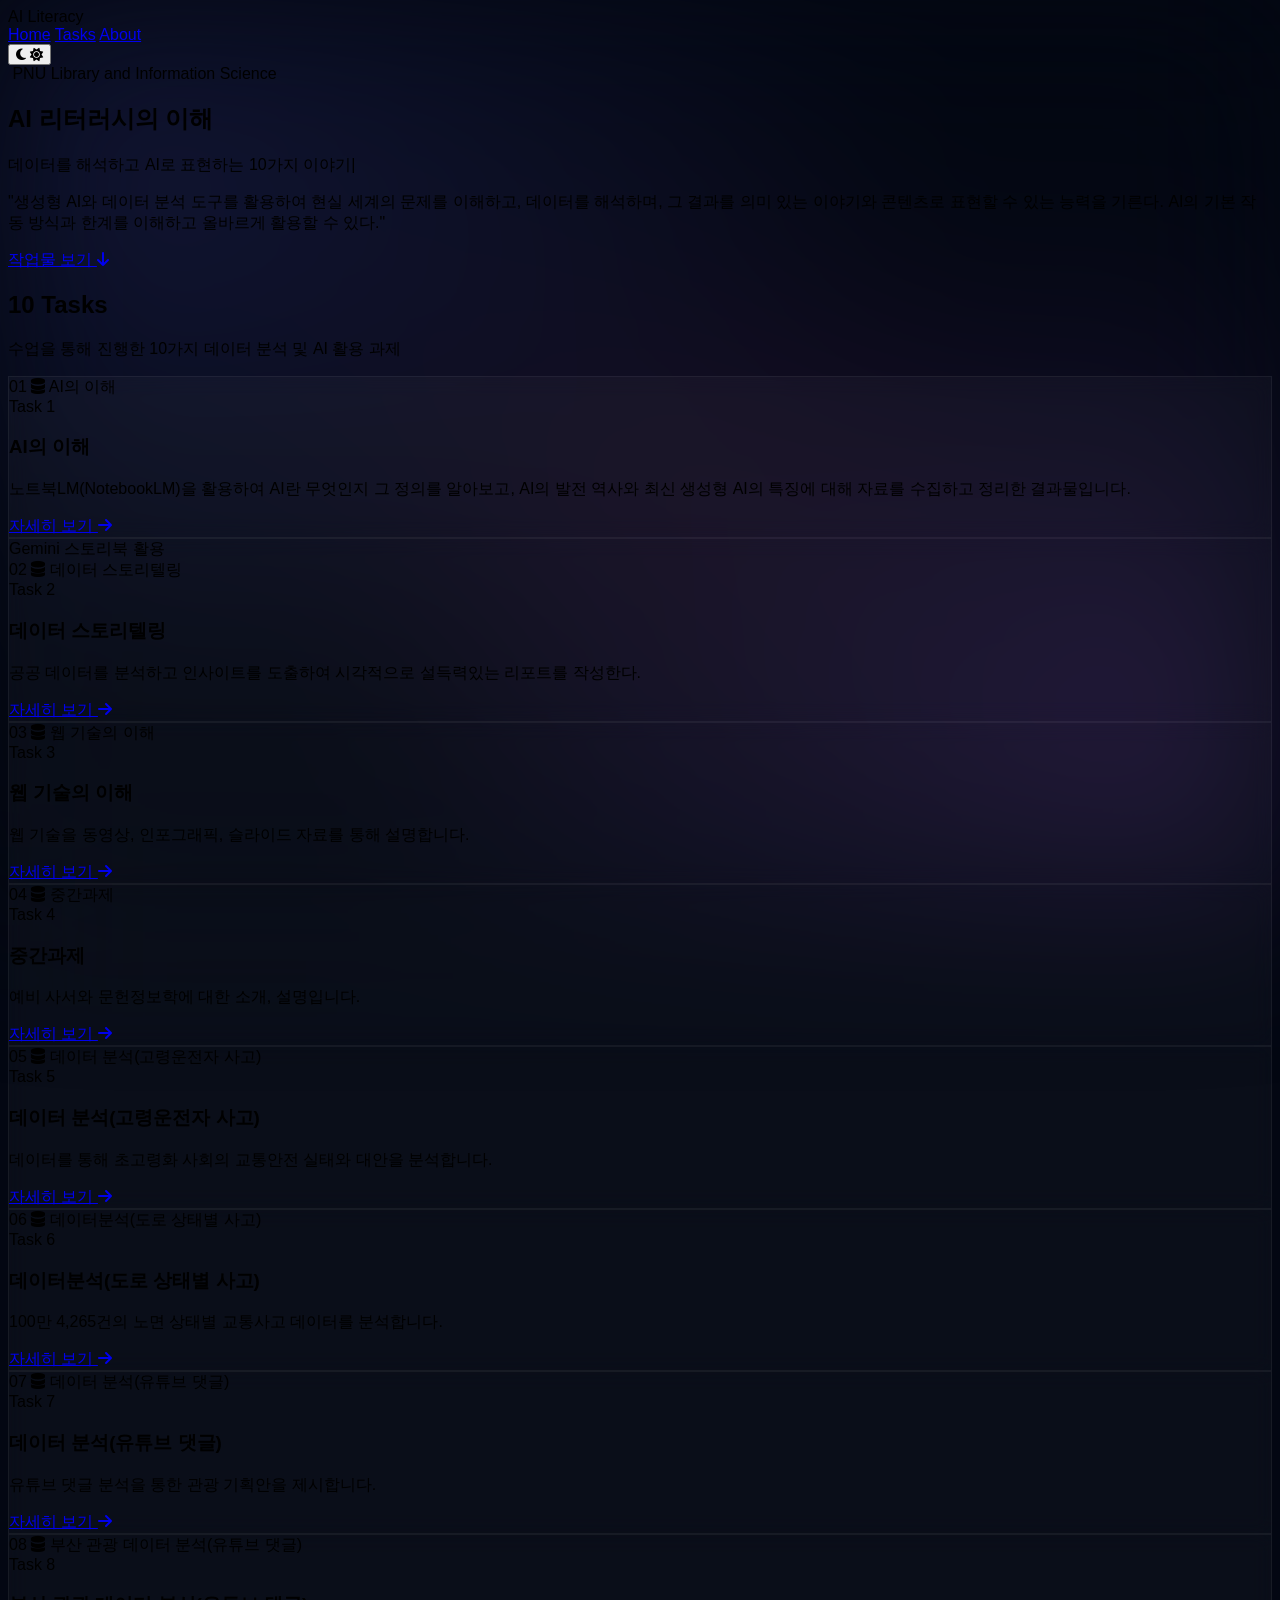
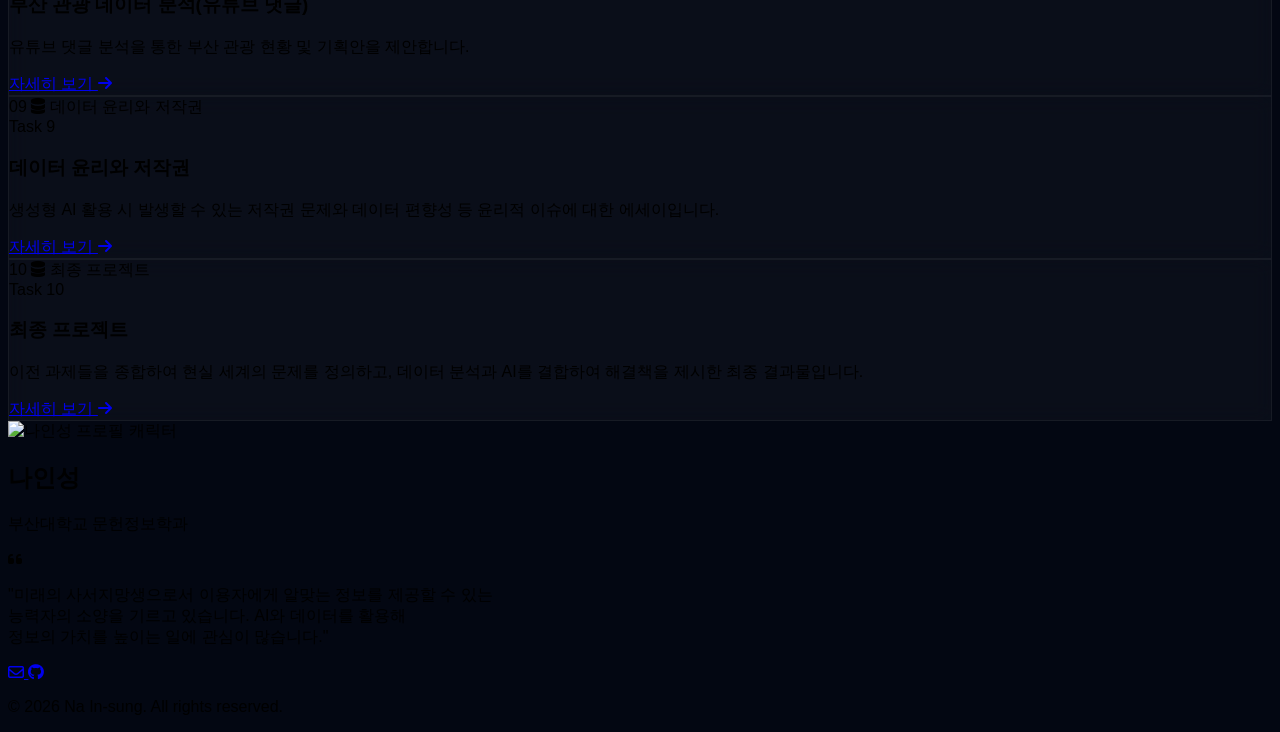
==== commit ded6459a: "Update index.html" ====
--- a/index.html
+++ b/index.html
@@ -229,7 +229,7 @@
             { id: 5, title: "Task 5", topic: "데이터 분석(고령운전자 사고)", desc: "데이터를 통해 초고령화 사회의 교통안전 실태와 대안을 분석합니다.", link: "./05/index.html" },
             { id: 6, title: "Task 6", topic: "데이터분석(도로 상태별 사고)", desc: "100만 4,265건의 노면 상태별 교통사고 데이터를 분석합니다.", link: "./07/index.html" },
             { id: 7, title: "Task 7", topic: "데이터 분석(유튜브 댓글)", desc: "유튜브 댓글 분석을 통한 관광 기획안을 제시합니다.", link: "https://nys9467-ux.github.io/AI2026/08/index.html" },
-            { id: 8, title: "Task 8", topic: "AI 챗봇 기획", desc: "특정 도서관 이용자를 위한 맞춤형 안내 챗봇의 페르소나를 설정하고 대화 시나리오를 기획했습니다." },
+            { id: 8, title: "Task 8", topic: "부산 관광 데이터 분석(유튜브 댓글)", desc: "유튜브 댓글 분석을 통한 부산 관광 현황 및 기획안을 제안합니다.", link: "https://nys9467-ux.github.io/AI2026/09/index.html" },
             { id: 9, title: "Task 9", topic: "데이터 윤리와 저작권", desc: "생성형 AI 활용 시 발생할 수 있는 저작권 문제와 데이터 편향성 등 윤리적 이슈에 대한 에세이입니다." },
             { id: 10, title: "Task 10", topic: "최종 프로젝트", desc: "이전 과제들을 종합하여 현실 세계의 문제를 정의하고, 데이터 분석과 AI를 결합하여 해결책을 제시한 최종 결과물입니다." }
         ];
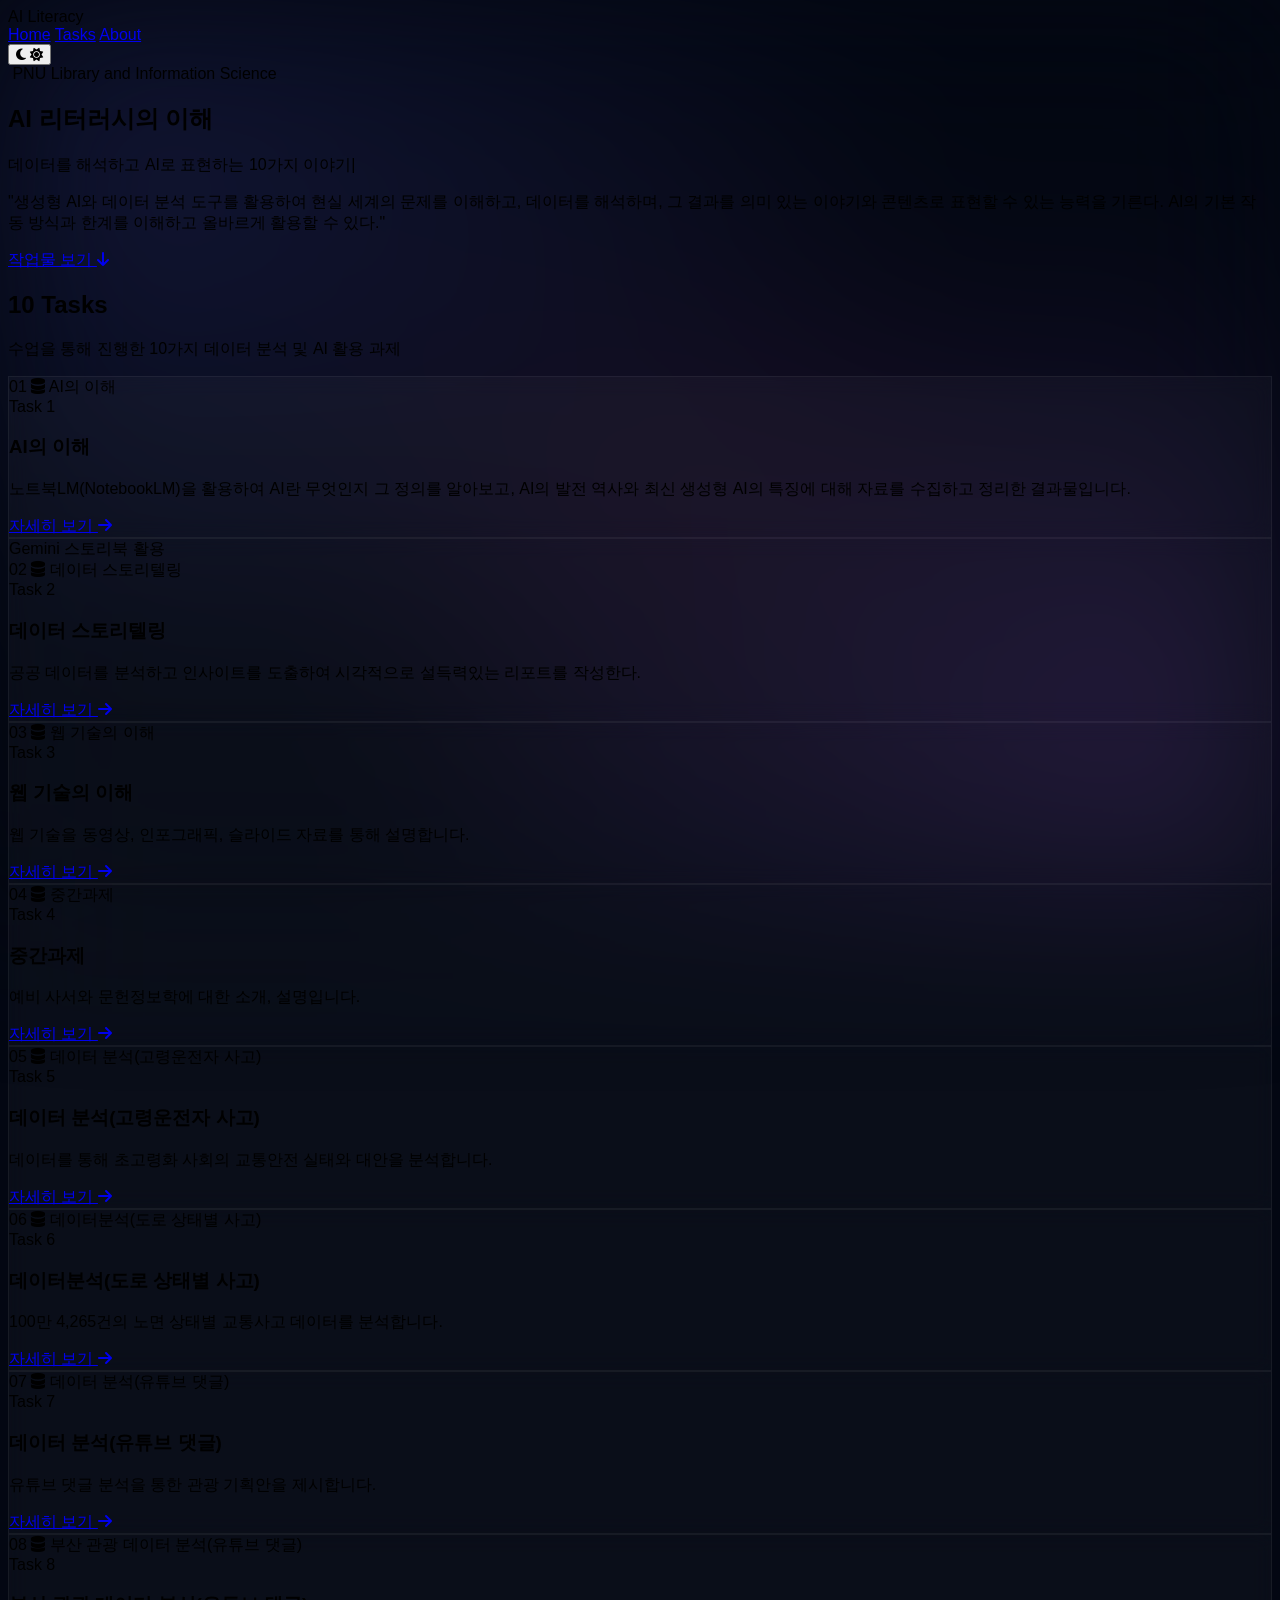
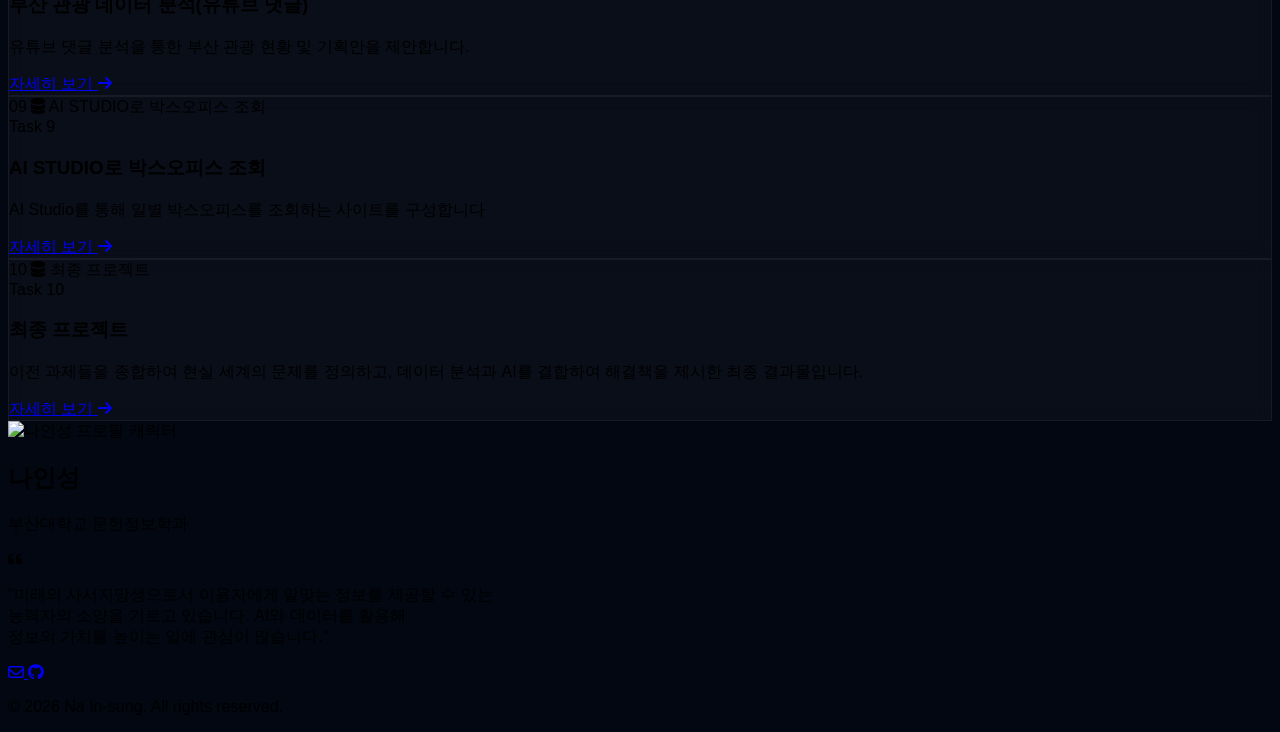
==== commit e9dd9ac6: "Update index.html" ====
--- a/index.html
+++ b/index.html
@@ -230,7 +230,7 @@
             { id: 6, title: "Task 6", topic: "데이터분석(도로 상태별 사고)", desc: "100만 4,265건의 노면 상태별 교통사고 데이터를 분석합니다.", link: "./07/index.html" },
             { id: 7, title: "Task 7", topic: "데이터 분석(유튜브 댓글)", desc: "유튜브 댓글 분석을 통한 관광 기획안을 제시합니다.", link: "https://nys9467-ux.github.io/AI2026/08/index.html" },
             { id: 8, title: "Task 8", topic: "부산 관광 데이터 분석(유튜브 댓글)", desc: "유튜브 댓글 분석을 통한 부산 관광 현황 및 기획안을 제안합니다.", link: "https://nys9467-ux.github.io/AI2026/09/index.html" },
-            { id: 9, title: "Task 9", topic: "데이터 윤리와 저작권", desc: "생성형 AI 활용 시 발생할 수 있는 저작권 문제와 데이터 편향성 등 윤리적 이슈에 대한 에세이입니다." },
+            { id: 9, title: "Task 9", topic: "AI STUDIO로 박스오피스 조회", desc: "AI Studio를 통해 일별 박스오피스를 조회하는 사이트를 구성합니다", link: "https://box-sp2w.vercel.app/" },
             { id: 10, title: "Task 10", topic: "최종 프로젝트", desc: "이전 과제들을 종합하여 현실 세계의 문제를 정의하고, 데이터 분석과 AI를 결합하여 해결책을 제시한 최종 결과물입니다." }
         ];
 
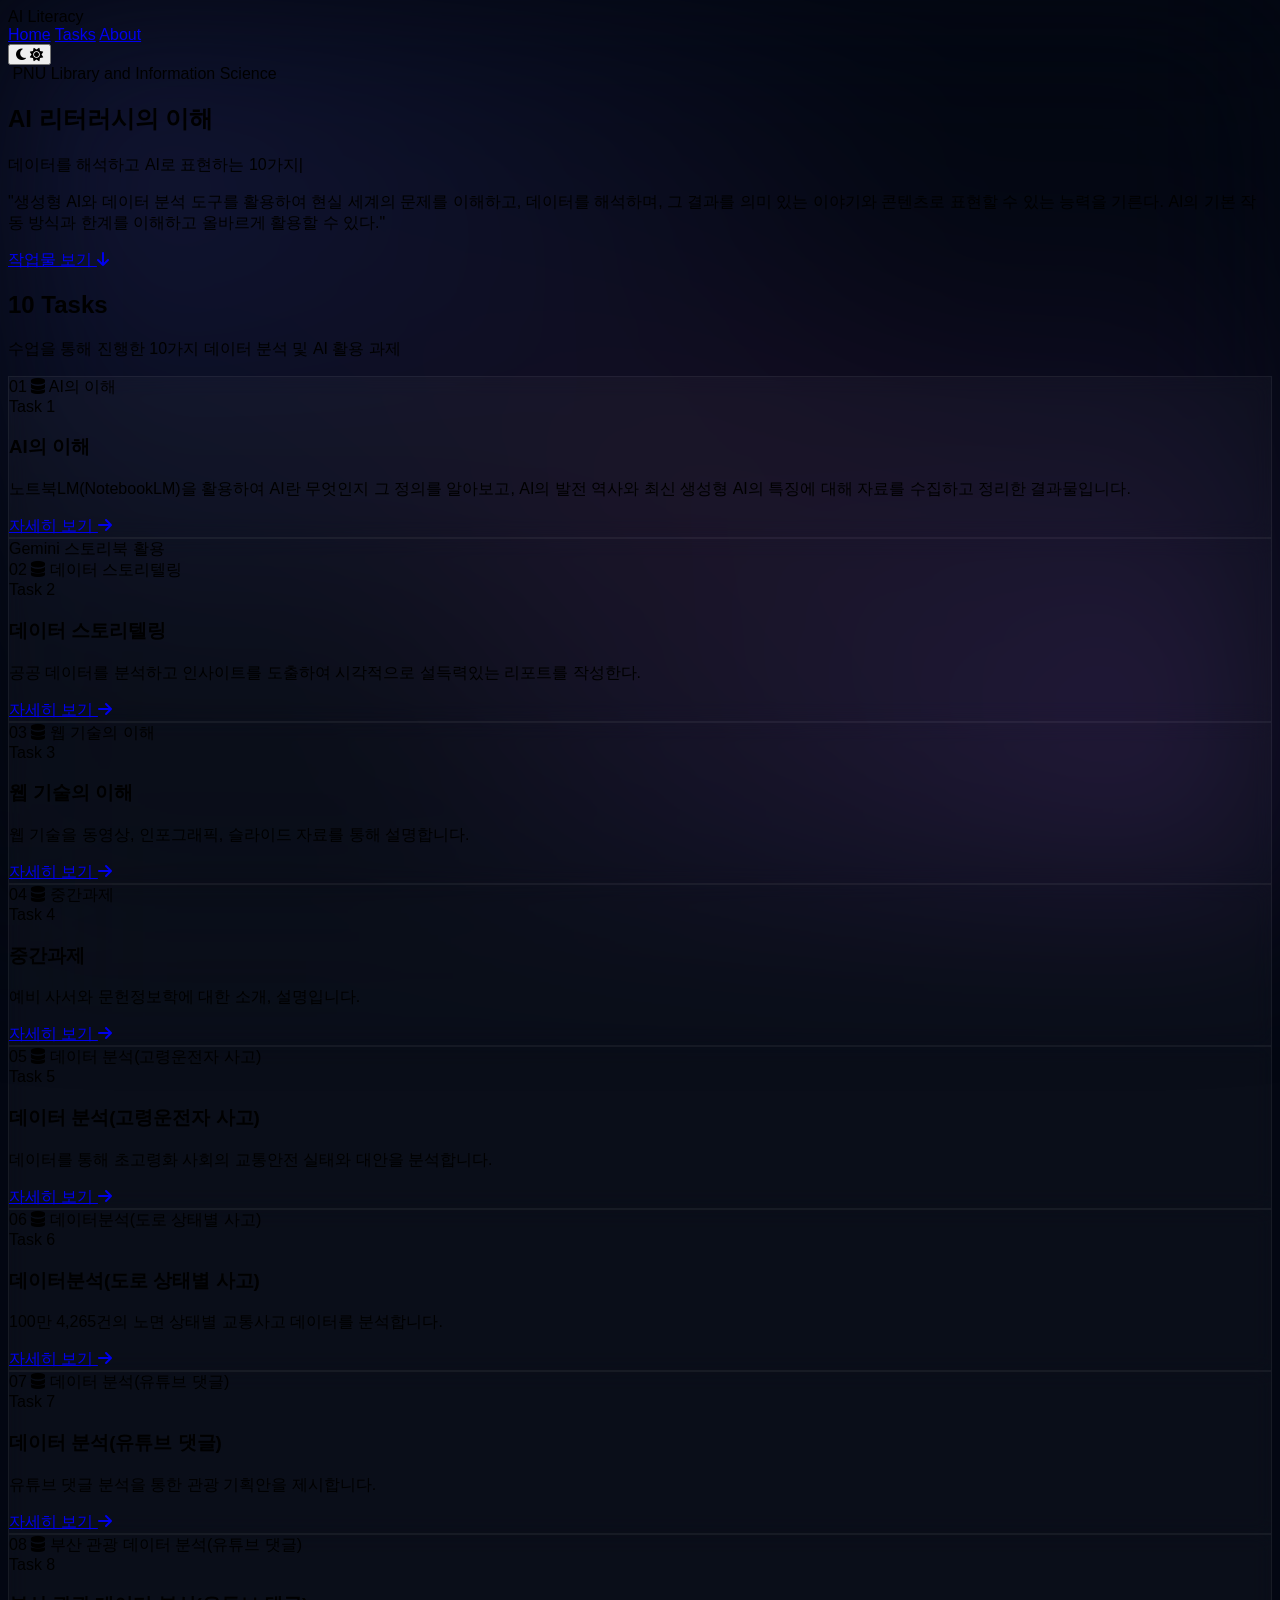
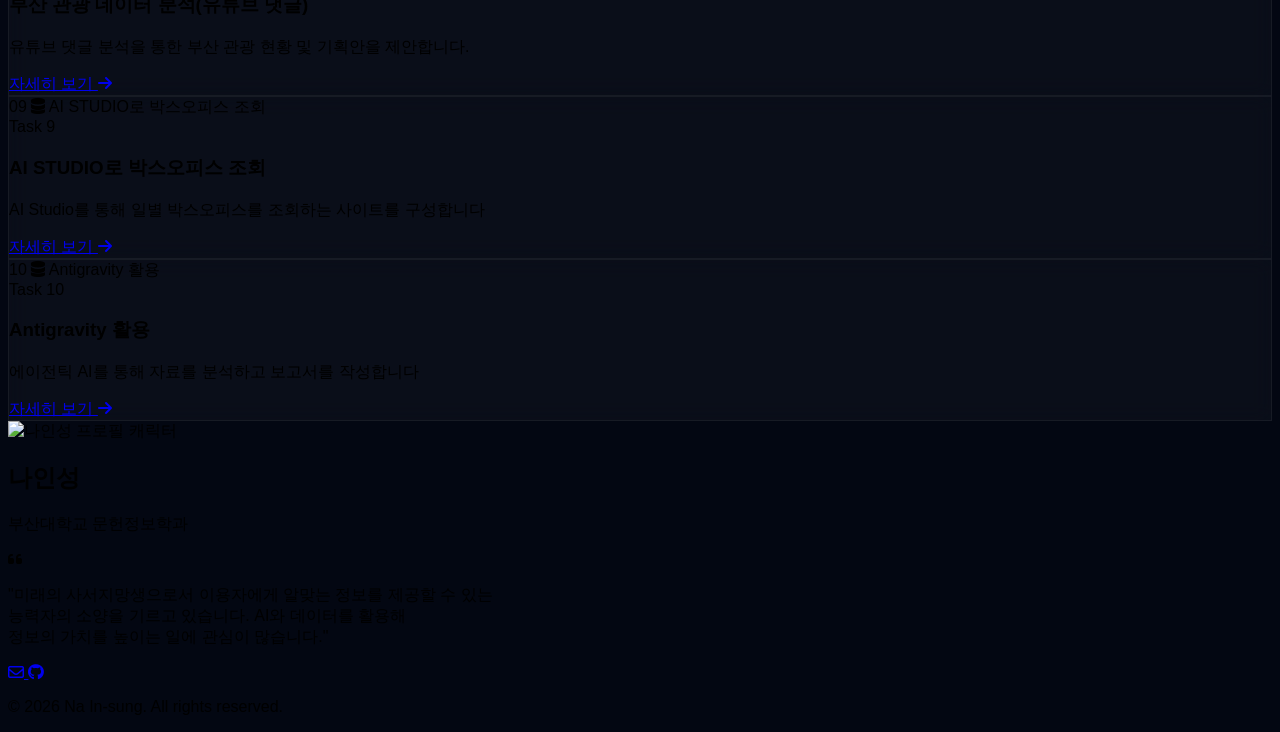
==== commit f873c1c2: "Update index.html" ====
--- a/index.html
+++ b/index.html
@@ -231,7 +231,7 @@
             { id: 7, title: "Task 7", topic: "데이터 분석(유튜브 댓글)", desc: "유튜브 댓글 분석을 통한 관광 기획안을 제시합니다.", link: "https://nys9467-ux.github.io/AI2026/08/index.html" },
             { id: 8, title: "Task 8", topic: "부산 관광 데이터 분석(유튜브 댓글)", desc: "유튜브 댓글 분석을 통한 부산 관광 현황 및 기획안을 제안합니다.", link: "https://nys9467-ux.github.io/AI2026/09/index.html" },
             { id: 9, title: "Task 9", topic: "AI STUDIO로 박스오피스 조회", desc: "AI Studio를 통해 일별 박스오피스를 조회하는 사이트를 구성합니다", link: "https://box-sp2w.vercel.app/" },
-            { id: 10, title: "Task 10", topic: "최종 프로젝트", desc: "이전 과제들을 종합하여 현실 세계의 문제를 정의하고, 데이터 분석과 AI를 결합하여 해결책을 제시한 최종 결과물입니다." }
+            { id: 10, title: "Task 10", topic: "Antigravity 활용", desc: "에이전틱 AI를 통해 자료를 분석하고 보고서를 작성합니다", link: "https://nys9467-ux.github.io/AI2026/gravity/index.html" }
         ];
 
         const grid = document.getElementById('portfolio-grid');
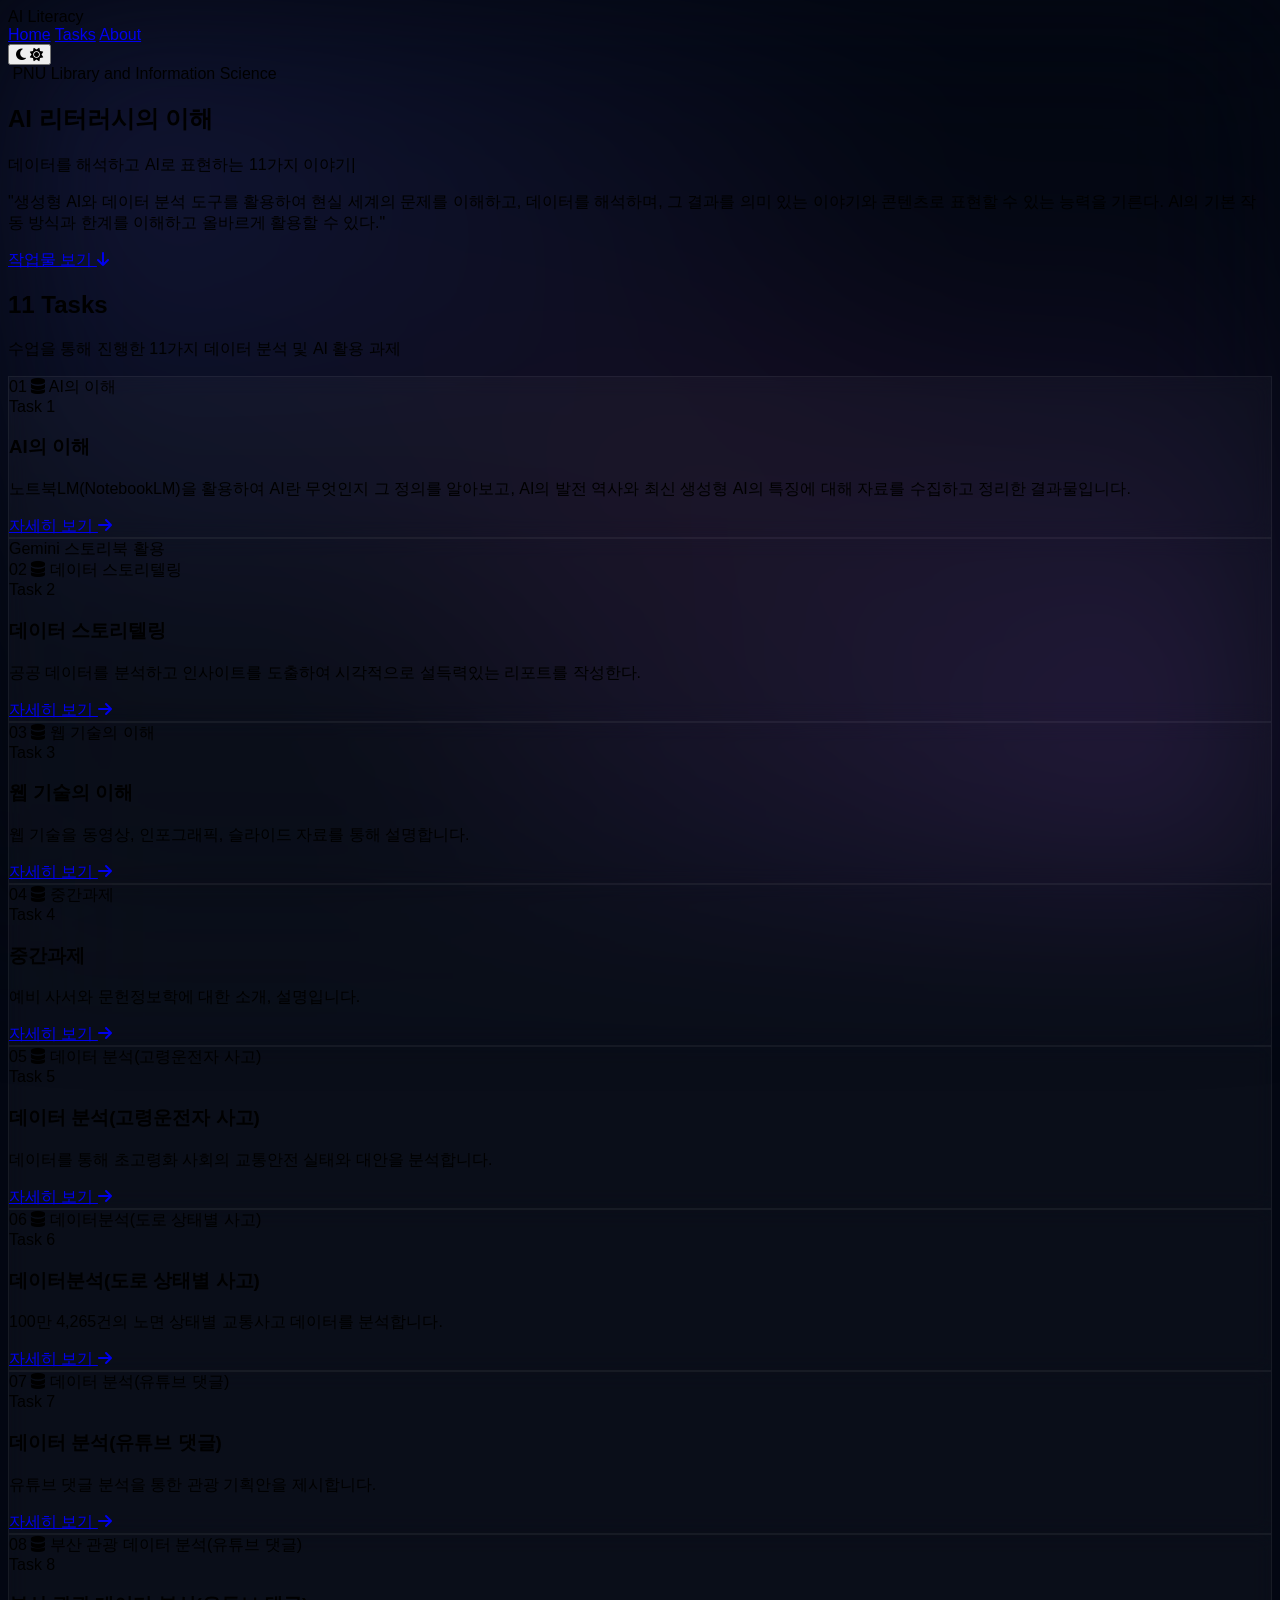
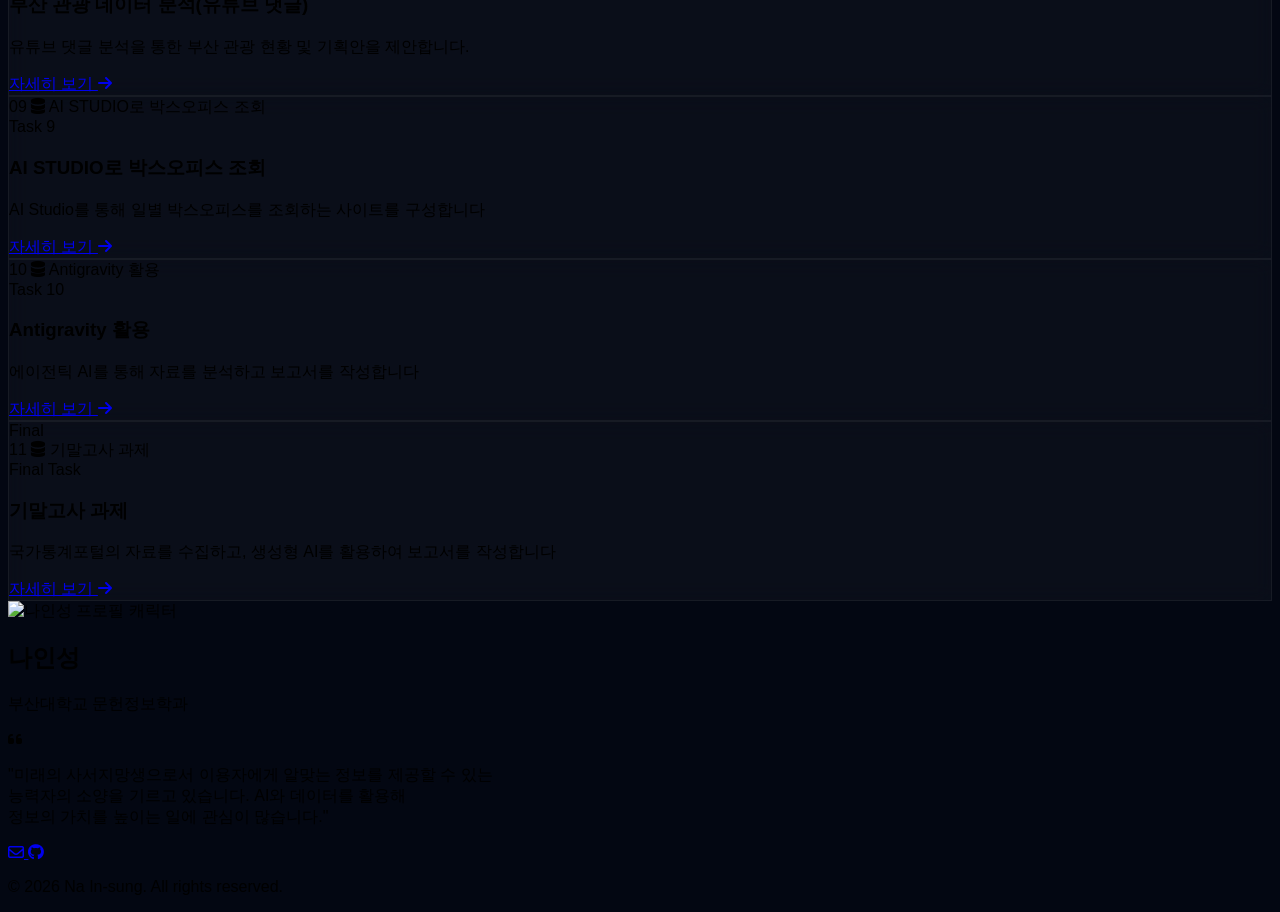
==== commit d802b4d1: "Update index.html" ====
--- a/index.html
+++ b/index.html
@@ -176,9 +176,9 @@
     <section id="portfolio" class="py-24 px-6 relative z-10">
         <div class="max-w-7xl mx-auto">
             <div class="text-center mb-16 reveal">
-                <h2 class="text-3xl md:text-4xl font-bold mb-4 text-slate-900 dark:text-white transition-colors">10 Tasks</h2>
+                <h2 class="text-3xl md:text-4xl font-bold mb-4 text-slate-900 dark:text-white transition-colors">11 Tasks</h2>
                 <div class="w-20 h-1 bg-gradient-to-r from-indigo-500 to-purple-500 mx-auto rounded-full"></div>
-                <p class="mt-6 text-slate-600 dark:text-gray-400 transition-colors">수업을 통해 진행한 10가지 데이터 분석 및 AI 활용 과제</p>
+                <p class="mt-6 text-slate-600 dark:text-gray-400 transition-colors">수업을 통해 진행한 11가지 데이터 분석 및 AI 활용 과제</p>
             </div>
 
             <div class="grid grid-cols-1 md:grid-cols-2 lg:grid-cols-3 xl:grid-cols-4 gap-6" id="portfolio-grid">
@@ -231,7 +231,8 @@
             { id: 7, title: "Task 7", topic: "데이터 분석(유튜브 댓글)", desc: "유튜브 댓글 분석을 통한 관광 기획안을 제시합니다.", link: "https://nys9467-ux.github.io/AI2026/08/index.html" },
             { id: 8, title: "Task 8", topic: "부산 관광 데이터 분석(유튜브 댓글)", desc: "유튜브 댓글 분석을 통한 부산 관광 현황 및 기획안을 제안합니다.", link: "https://nys9467-ux.github.io/AI2026/09/index.html" },
             { id: 9, title: "Task 9", topic: "AI STUDIO로 박스오피스 조회", desc: "AI Studio를 통해 일별 박스오피스를 조회하는 사이트를 구성합니다", link: "https://box-sp2w.vercel.app/" },
-            { id: 10, title: "Task 10", topic: "Antigravity 활용", desc: "에이전틱 AI를 통해 자료를 분석하고 보고서를 작성합니다", link: "https://nys9467-ux.github.io/AI2026/gravity/index.html" }
+            { id: 10, title: "Task 10", topic: "Antigravity 활용", desc: "에이전틱 AI를 통해 자료를 분석하고 보고서를 작성합니다", link: "https://nys9467-ux.github.io/AI2026/gravity/index.html" },
+            { id: 11, title: "Final Task", topic: "기말고사 과제", desc: "국가통계포털의 자료를 수집하고, 생성형 AI를 활용하여 보고서를 작성합니다", tag: "Final", link: "https://nys9467-ux.github.io/AI2026/final/index.html" }
         ];
 
         const grid = document.getElementById('portfolio-grid');
@@ -271,7 +272,7 @@
             grid.innerHTML += cardHTML;
         });
 
-        const textToType = "데이터를 해석하고 AI로 표현하는 10가지 이야기";
+        const textToType = "데이터를 해석하고 AI로 표현하는 11가지 이야기";
         const typingElement = document.getElementById('typing-text');
         typingElement.classList.add('typing-cursor');
         let typeIndex = 0;
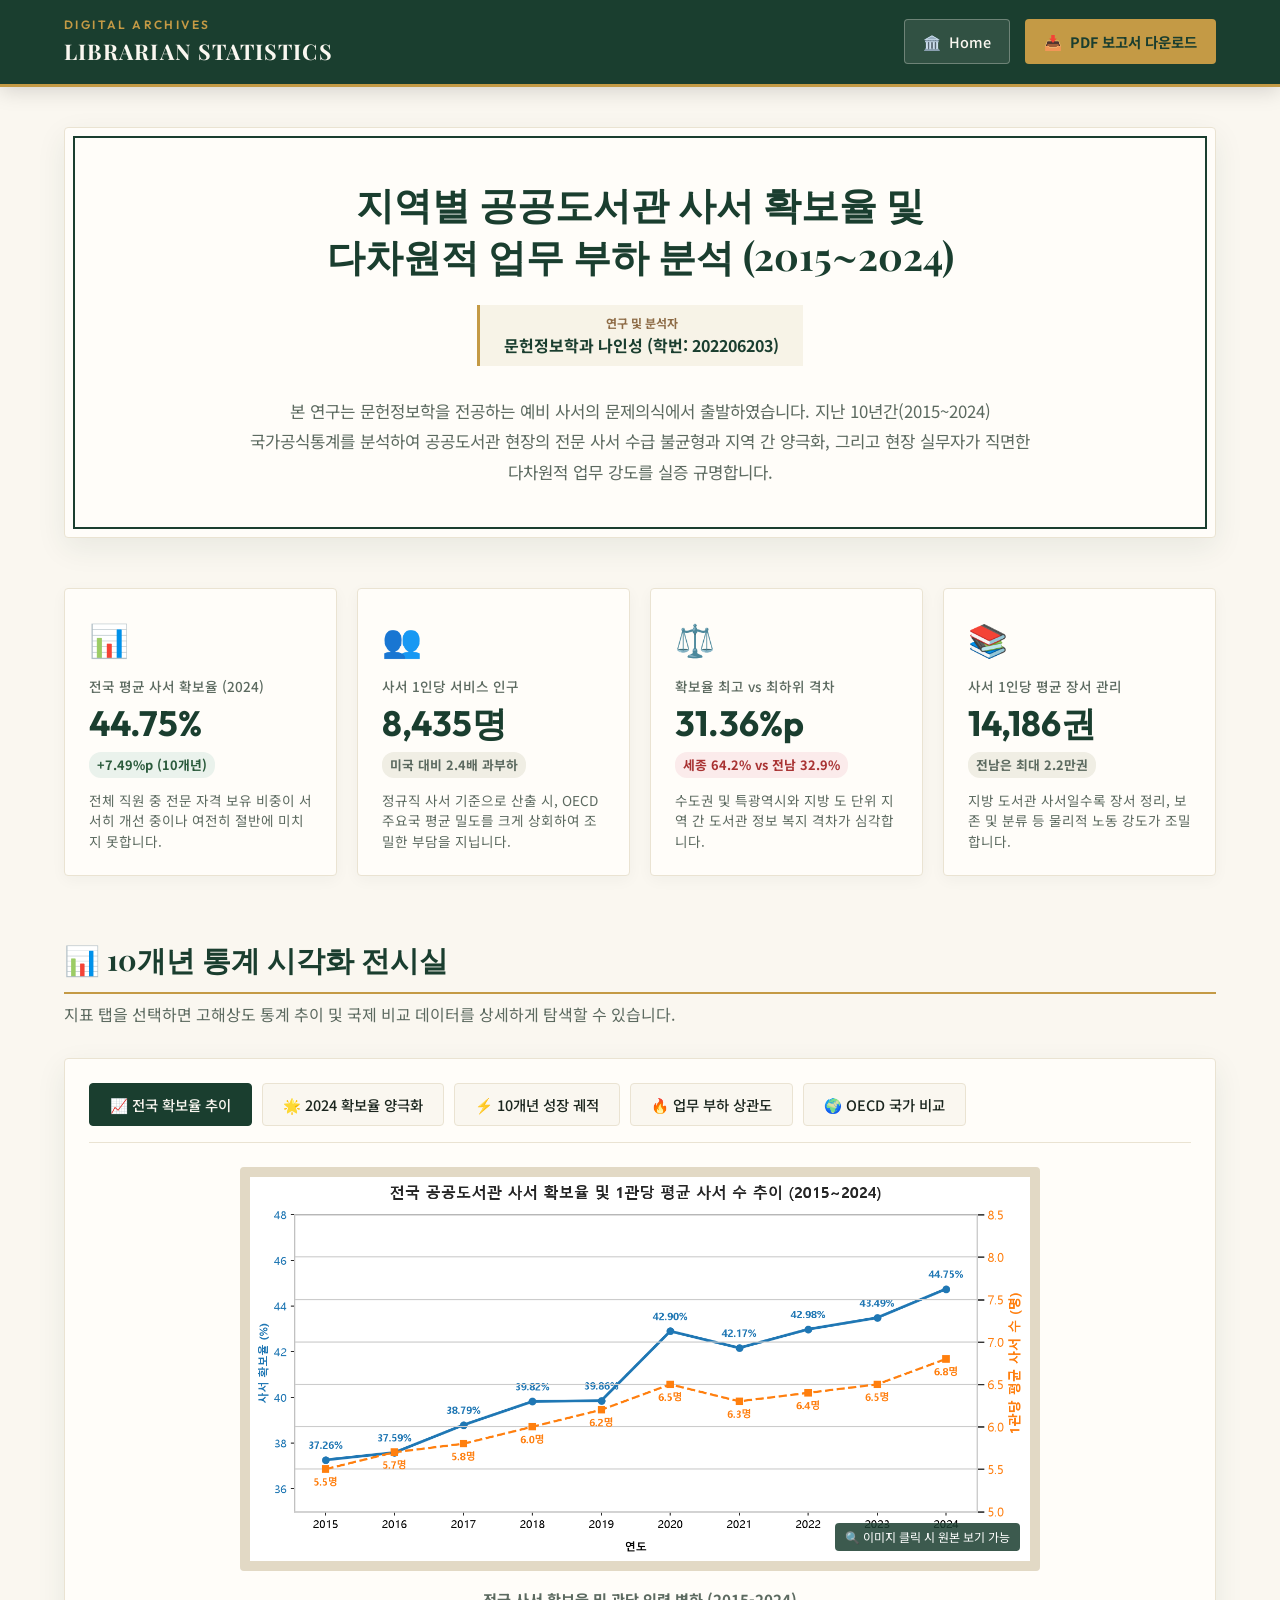
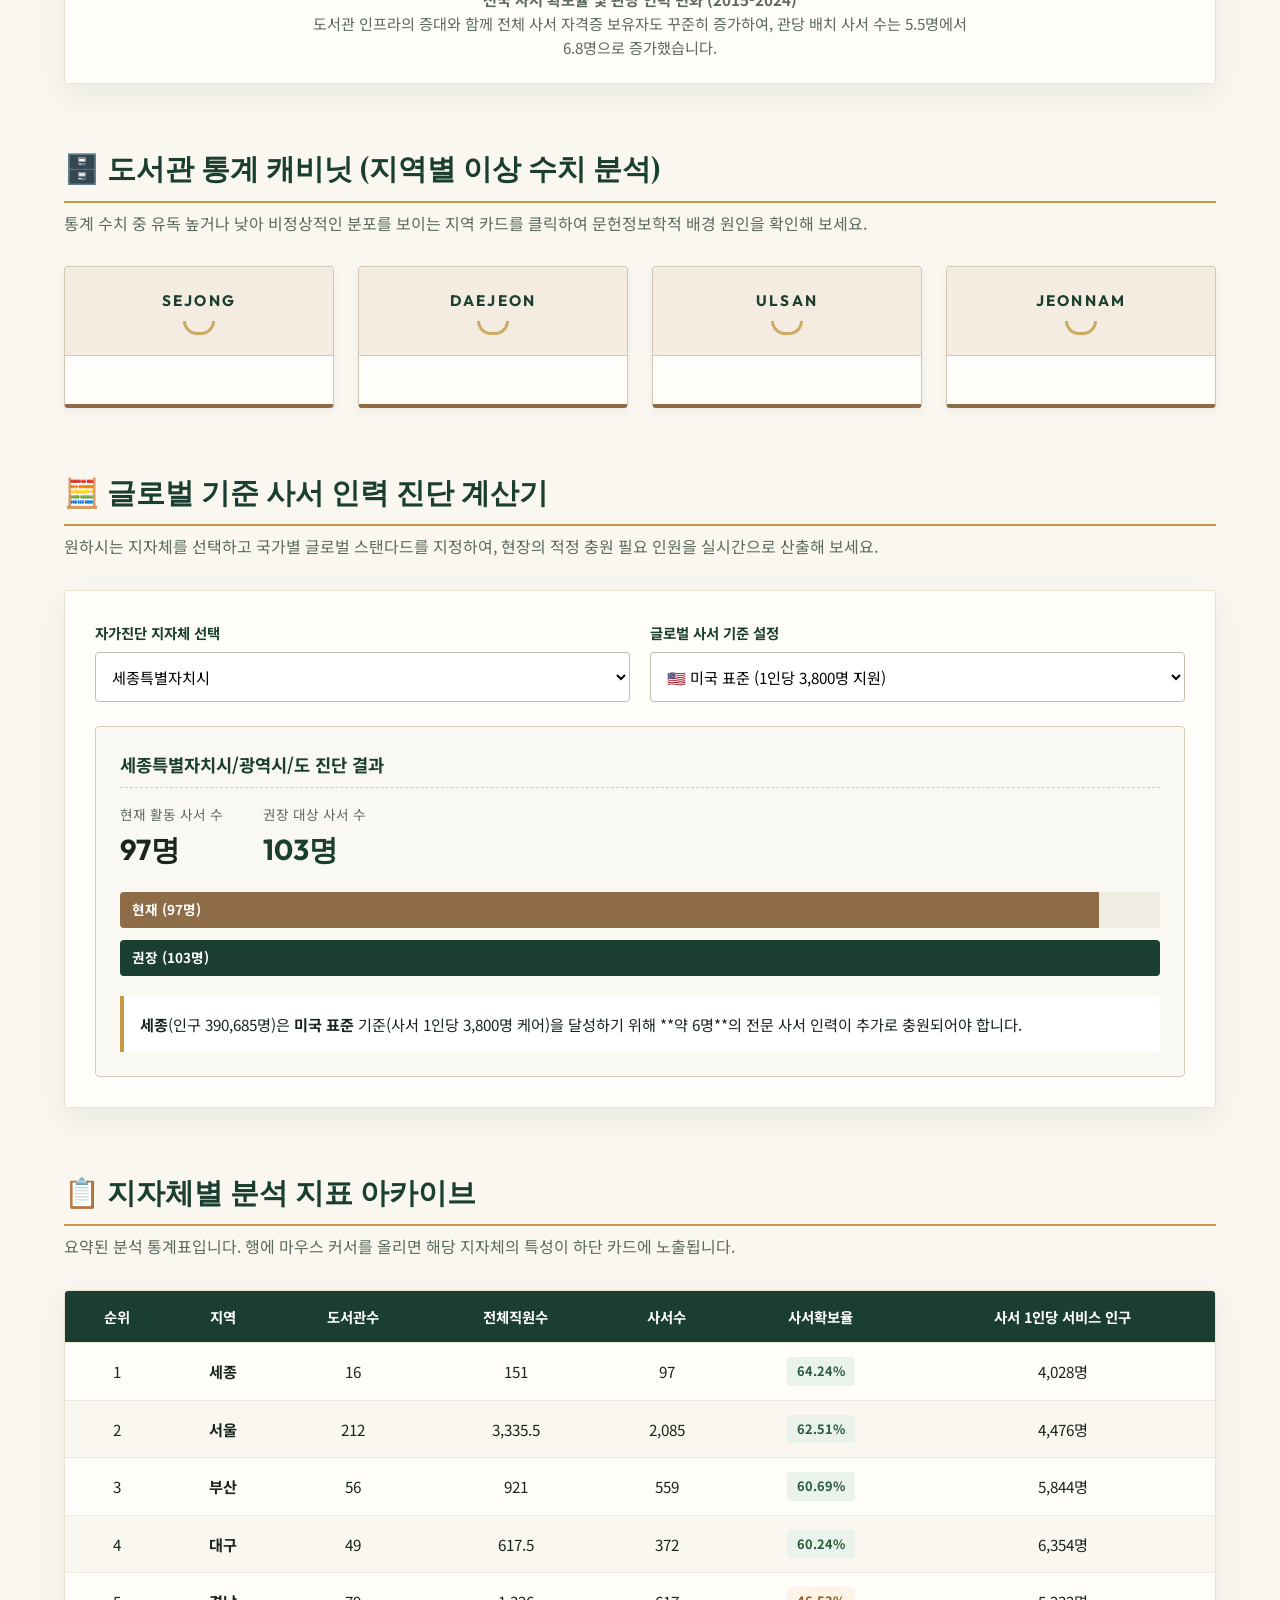
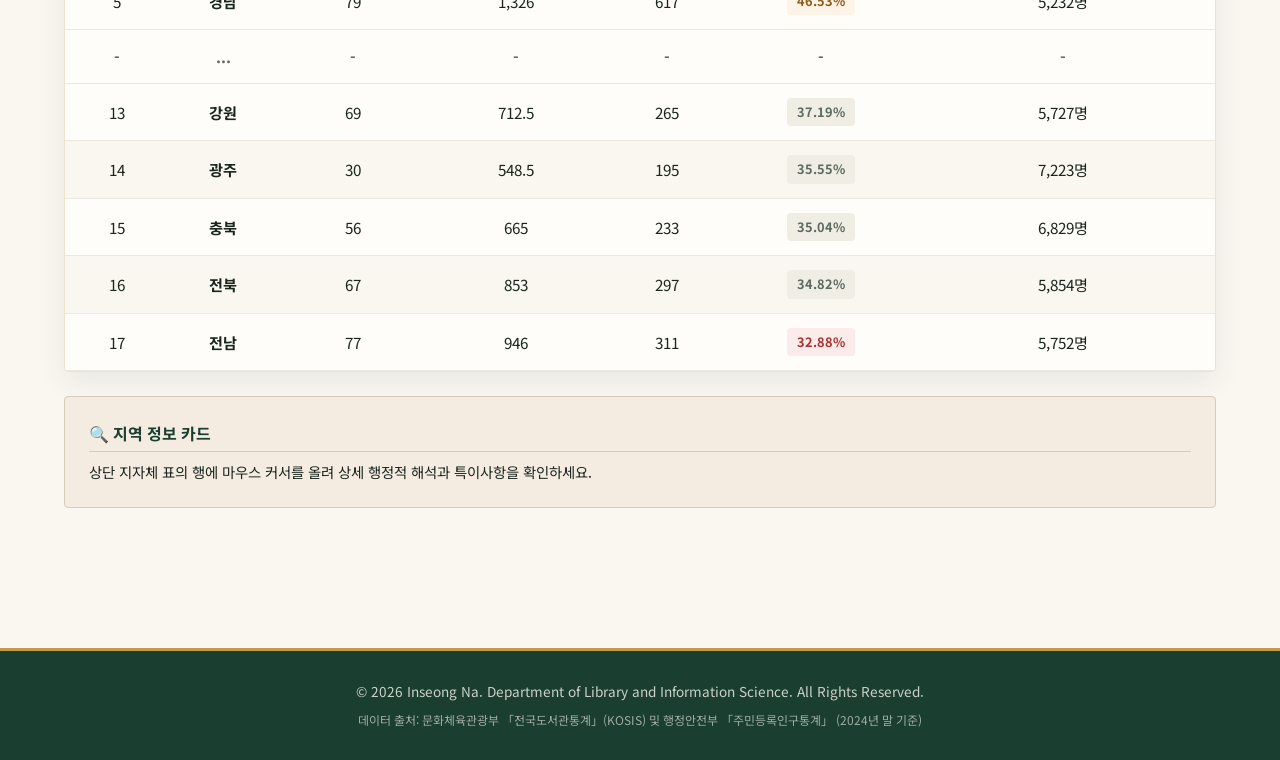
==== commit 17b91444: "Add files via upload" ====
--- a/index.html
+++ b/index.html
@@ -1,312 +1,1415 @@
 <!DOCTYPE html>
-<html lang="ko" class="scroll-smooth dark">
+<html lang="ko">
 <head>
     <meta charset="UTF-8">
     <meta name="viewport" content="width=device-width, initial-scale=1.0">
-    <title>AI 리터러시의 이해 | 나인성</title>
-    <script src="https://cdn.tailwindcss.com"></script>
-    <script>
-        tailwind.config = {
-            darkMode: 'class',
-        }
-    </script>
-    <link rel="stylesheet" href="https://cdnjs.cloudflare.com/ajax/libs/font-awesome/6.4.0/css/all.min.css">
+    <title>지역별 공공도서관 사서 확보율 및 업무 부하 분석 대시보드</title>
+    <meta name="description" content="문헌정보학 전공 예비 사서가 분석한 10개년(2015~2024) 대한민국 공공도서관 사서 확보율 및 다차원적 업무 부하 분석 대시보드">
+    
+    <!-- Google Fonts -->
+    <link rel="preconnect" href="https://fonts.googleapis.com">
+    <link rel="preconnect" href="https://fonts.gstatic.com" crossorigin>
+    <link href="https://fonts.googleapis.com/css2?family=Noto+Sans+KR:wght@300;400;500;700&family=Playfair+Display:ital,wght@0,500;0,700;1,400&family=Outfit:wght@300;400;600;700&display=swap" rel="stylesheet">
+    
+    <!-- Inline CSS (Combined style.css) -->
     <style>
-        @import url('https://fonts.googleapis.com/css2?family=Pretendard:wght@100;300;400;500;700;900&display=swap');
-
         :root {
-            --bg-color: #f8fafc;
-            --mesh-color-1: rgba(99, 102, 241, 0.1);
-            --mesh-color-2: rgba(168, 85, 247, 0.1);
-            --mesh-color-3: rgba(236, 72, 153, 0.05);
-            --card-bg: rgba(255, 255, 255, 0.7);
-            --card-border: rgba(0, 0, 0, 0.05);
-            --card-hover-shadow: rgba(99, 102, 241, 0.15);
-            --glow-color: rgba(99, 102, 241, 0.1);
-            --scrollbar-track: #f1f5f9;
-            --scrollbar-thumb: #cbd5e1;
-        }
-
-        .dark {
-            --bg-color: #030712;
-            --mesh-color-1: rgba(99, 102, 241, 0.15);
-            --mesh-color-2: rgba(168, 85, 247, 0.15);
-            --mesh-color-3: rgba(236, 72, 153, 0.05);
-            --card-bg: rgba(255, 255, 255, 0.03);
-            --card-border: rgba(255, 255, 255, 0.05);
-            --card-hover-shadow: rgba(99, 102, 241, 0.2);
-            --glow-color: rgba(255, 255, 255, 0.08);
-            --scrollbar-track: #030712;
-            --scrollbar-thumb: #374151;
+            /* Color Palette */
+            --color-bg-dark: #121E16;        /* Deep Forest Charcoal */
+            --color-bg-light: #FAF7F0;       /* Antique Parchment Ivory */
+            --color-brand-primary: #1A3E2F;  /* Forest Green */
+            --color-brand-secondary: #C49A45;/* Brass/Gold Accent */
+            --color-brand-muted: #8E6C47;    /* Leather Brown */
+            
+            /* Text Colors */
+            --color-text-dark: #1A251E;
+            --color-text-light: #F4F6F4;
+            --color-text-gray: #5C6A60;
+            
+            /* UI States */
+            --color-success-bg: #EAF2EC;
+            --color-success-text: #2A5A3B;
+            --color-warning-bg: #FDF4E7;
+            --color-warning-text: #8E5A1E;
+            --color-danger-bg: #FBEBEB;
+            --color-danger-text: #A83232;
+            
+            /* Transitions */
+            --transition-smooth: all 0.3s cubic-bezier(0.4, 0, 0.2, 1);
+            --shadow-premium: 0 10px 30px rgba(26, 62, 47, 0.08);
+            --shadow-inset: inset 0 2px 4px rgba(0, 0, 0, 0.06);
+        }
+
+        /* Base Styles */
+        * {
+            box-sizing: border-box;
+            margin: 0;
+            padding: 0;
         }
 
         body {
-            font-family: 'Pretendard', sans-serif;
-            background-color: var(--bg-color);
-            transition: background-color 0.3s ease, color 0.3s ease;
+            font-family: 'Noto Sans KR', sans-serif;
+            background-color: var(--color-bg-light);
+            color: var(--color-text-dark);
+            line-height: 1.6;
             overflow-x: hidden;
         }
 
-        .reveal {
+        h1, h2, h3 {
+            font-family: 'Playfair Display', serif;
+            font-weight: 700;
+        }
+
+        /* Custom Scrollbar */
+        ::-webkit-scrollbar {
+            width: 10px;
+        }
+        ::-webkit-scrollbar-track {
+            background: #EAE5D9;
+        }
+        ::-webkit-scrollbar-thumb {
+            background: var(--color-brand-primary);
+            border-radius: 4px;
+        }
+        ::-webkit-scrollbar-thumb:hover {
+            background: var(--color-brand-secondary);
+        }
+
+        /* Library Navbar */
+        .library-header {
+            background-color: var(--color-brand-primary);
+            border-bottom: 3px solid var(--color-brand-secondary);
+            position: sticky;
+            top: 0;
+            z-index: 1000;
+            box-shadow: 0 4px 20px rgba(0, 0, 0, 0.15);
+        }
+
+        .nav-container {
+            max-width: 1200px;
+            margin: 0 auto;
+            padding: 15px 24px;
+            display: flex;
+            justify-content: space-between;
+            align-items: center;
+        }
+
+        .brand {
+            display: flex;
+            flex-direction: column;
+        }
+
+        .brand-sub {
+            font-family: 'Outfit', sans-serif;
+            font-size: 0.75rem;
+            letter-spacing: 0.2em;
+            color: var(--color-brand-secondary);
+            font-weight: 600;
+            text-transform: uppercase;
+        }
+
+        .brand-title {
+            font-family: 'Playfair Display', serif;
+            font-size: 1.35rem;
+            font-weight: 700;
+            color: var(--color-bg-light);
+            letter-spacing: 0.05em;
+        }
+
+        .nav-links {
+            display: flex;
+            gap: 15px;
+        }
+
+        .btn-nav {
+            display: inline-flex;
+            align-items: center;
+            gap: 8px;
+            padding: 10px 18px;
+            border-radius: 4px;
+            text-decoration: none;
+            font-weight: 500;
+            font-size: 0.9rem;
+            transition: var(--transition-smooth);
+            border: 1px solid transparent;
+        }
+
+        .btn-home {
+            background-color: rgba(250, 247, 240, 0.1);
+            color: var(--color-bg-light);
+            border: 1px solid rgba(250, 247, 240, 0.3);
+        }
+
+        .btn-home:hover {
+            background-color: var(--color-bg-light);
+            color: var(--color-brand-primary);
+            box-shadow: 0 4px 10px rgba(0, 0, 0, 0.15);
+        }
+
+        .btn-download {
+            background-color: var(--color-brand-secondary);
+            color: var(--color-brand-primary);
+            font-weight: 700;
+        }
+
+        .btn-download:hover {
+            background-color: #dcb35c;
+            transform: translateY(-2px);
+            box-shadow: 0 4px 12px rgba(196, 154, 69, 0.3);
+        }
+
+        /* Main Container spacing */
+        .main-container {
+            max-width: 1200px;
+            margin: 0 auto;
+            padding: 40px 24px;
+        }
+
+        /* Hero Section */
+        .hero-section {
+            margin-bottom: 50px;
+        }
+
+        .parchment-banner {
+            background-color: #FFFDF9;
+            border: 1px solid #EAE3D2;
+            padding: 8px;
+            border-radius: 4px;
+            box-shadow: var(--shadow-premium);
+        }
+
+        .banner-border-inner {
+            border: 2px solid var(--color-brand-primary);
+            padding: 40px 30px;
+            text-align: center;
+            position: relative;
+        }
+
+        .main-title {
+            font-size: 2.4rem;
+            color: var(--color-brand-primary);
+            line-height: 1.35;
+            margin-bottom: 24px;
+            word-break: keep-all;
+        }
+
+        .author-tag {
+            display: inline-flex;
+            flex-direction: column;
+            align-items: center;
+            margin-bottom: 30px;
+            padding: 8px 24px;
+            background-color: #F7F3E7;
+            border-left: 3px solid var(--color-brand-secondary);
+        }
+
+        .author-label {
+            font-size: 0.75rem;
+            color: var(--color-brand-muted);
+            font-weight: bold;
+            text-transform: uppercase;
+        }
+
+        .author-name {
+            font-size: 1rem;
+            color: var(--color-brand-primary);
+            font-weight: 700;
+        }
+
+        .hero-intro {
+            font-size: 1.05rem;
+            color: var(--color-text-gray);
+            max-width: 800px;
+            margin: 0 auto;
+            line-height: 1.8;
+            word-break: keep-all;
+        }
+
+        /* Section Common Headers */
+        .section-title {
+            font-size: 1.8rem;
+            color: var(--color-brand-primary);
+            margin-bottom: 8px;
+            border-bottom: 2px solid var(--color-brand-secondary);
+            padding-bottom: 10px;
+        }
+
+        .section-desc {
+            font-size: 1rem;
+            color: var(--color-text-gray);
+            margin-bottom: 30px;
+        }
+
+        /* KPI Cards Layout */
+        .kpi-grid {
+            display: grid;
+            grid-template-columns: repeat(auto-fit, minmax(260px, 1fr));
+            gap: 20px;
+            margin-bottom: 60px;
+        }
+
+        .kpi-card {
+            background-color: #FFFDF9;
+            border: 1px solid #EAE3D2;
+            padding: 24px;
+            border-radius: 4px;
+            transition: var(--transition-smooth);
+            box-shadow: 0 4px 15px rgba(26, 62, 47, 0.04);
+        }
+
+        .kpi-card:hover {
+            transform: translateY(-5px);
+            border-color: var(--color-brand-secondary);
+            box-shadow: 0 10px 25px rgba(26, 62, 47, 0.08);
+        }
+
+        .kpi-icon {
+            font-size: 2rem;
+            margin-bottom: 12px;
+        }
+
+        .kpi-label {
+            font-size: 0.85rem;
+            color: var(--color-text-gray);
+            font-weight: 500;
+            margin-bottom: 6px;
+        }
+
+        .kpi-value {
+            font-family: 'Outfit', sans-serif;
+            font-size: 2.2rem;
+            font-weight: 700;
+            color: var(--color-brand-primary);
+            line-height: 1.1;
+            margin-bottom: 8px;
+        }
+
+        .kpi-trend {
+            font-size: 0.8rem;
+            font-weight: 700;
+            padding: 3px 8px;
+            border-radius: 12px;
+            display: inline-block;
+            margin-bottom: 12px;
+        }
+
+        .kpi-trend.positive {
+            background-color: var(--color-success-bg);
+            color: var(--color-success-text);
+        }
+
+        .kpi-trend.neutral {
+            background-color: #F0EEE4;
+            color: var(--color-text-gray);
+        }
+
+        .kpi-trend.negative {
+            background-color: var(--color-danger-bg);
+            color: var(--color-danger-text);
+        }
+
+        .kpi-details {
+            font-size: 0.85rem;
+            color: var(--color-text-gray);
+            line-height: 1.5;
+        }
+
+        /* Visualization Room (Gallery/Tabs) */
+        .visual-room {
+            margin-bottom: 60px;
+        }
+
+        .gallery-container {
+            background-color: #FFFDF9;
+            border: 1px solid #EAE3D2;
+            border-radius: 4px;
+            padding: 24px;
+            box-shadow: var(--shadow-premium);
+        }
+
+        .gallery-tabs {
+            display: flex;
+            flex-wrap: wrap;
+            gap: 10px;
+            margin-bottom: 24px;
+            border-bottom: 1px solid #EAE3D2;
+            padding-bottom: 16px;
+        }
+
+        .tab-btn {
+            font-family: 'Noto Sans KR', sans-serif;
+            font-weight: 500;
+            font-size: 0.9rem;
+            padding: 10px 20px;
+            border: 1px solid #EAE3D2;
+            background-color: #FAF7F0;
+            color: var(--color-text-dark);
+            cursor: pointer;
+            border-radius: 4px;
+            transition: var(--transition-smooth);
+        }
+
+        .tab-btn:hover {
+            border-color: var(--color-brand-primary);
+            background-color: #FFFDF9;
+        }
+
+        .tab-btn.active {
+            background-color: var(--color-brand-primary);
+            color: var(--color-bg-light);
+            border-color: var(--color-brand-primary);
+        }
+
+        .gallery-display {
+            text-align: center;
+        }
+
+        .image-frame {
+            position: relative;
+            border: 10px solid #E2D9C5; /* Thick vintage paper/wood border */
+            border-radius: 4px;
+            background-color: white;
+            box-shadow: var(--shadow-inset);
+            margin: 0 auto 16px;
+            max-width: 800px;
+            cursor: zoom-in;
+            overflow: hidden;
+        }
+
+        .image-frame img {
+            max-width: 100%;
+            height: auto;
+            display: block;
+            transition: transform 0.5s ease;
+        }
+
+        .image-frame:hover img {
+            transform: scale(1.03);
+        }
+
+        .magnify-overlay {
+            position: absolute;
+            bottom: 10px;
+            right: 10px;
+            background-color: rgba(26, 62, 47, 0.85);
+            color: white;
+            font-size: 0.75rem;
+            padding: 4px 10px;
+            border-radius: 4px;
+        }
+
+        .image-caption {
+            font-size: 0.95rem;
+            color: var(--color-text-gray);
+            line-height: 1.6;
+            max-width: 700px;
+            margin: 0 auto;
+            word-break: keep-all;
+        }
+
+        /* Card Cabinet Drawer (Anomalies Explorer) */
+        .cabinet-section {
+            margin-bottom: 60px;
+        }
+
+        .cabinet-grid {
+            display: grid;
+            grid-template-columns: repeat(auto-fit, minmax(260px, 1fr));
+            gap: 24px;
+        }
+
+        .cabinet-drawer {
+            background-color: #FFFDF9;
+            border: 1px solid #D1C7B2;
+            border-bottom: 4px solid var(--color-brand-muted);
+            border-radius: 4px;
+            cursor: pointer;
+            overflow: hidden;
+            position: relative;
+            transition: var(--transition-smooth);
+            box-shadow: 0 4px 12px rgba(0,0,0,0.05);
+        }
+
+        .cabinet-drawer:hover {
+            transform: translateY(-8px);
+            box-shadow: 0 15px 30px rgba(142, 108, 71, 0.15);
+        }
+
+        /* Drawer brass handle UI */
+        .drawer-handle {
+            background-color: #F4ECE1;
+            border-bottom: 1px solid #D5CBB8;
+            padding: 20px;
+            text-align: center;
+            position: relative;
+        }
+
+        .drawer-label {
+            font-family: 'Outfit', sans-serif;
+            font-weight: 700;
+            font-size: 0.95rem;
+            letter-spacing: 0.15em;
+            color: var(--color-brand-primary);
+        }
+
+        .brass-ring {
+            width: 32px;
+            height: 14px;
+            border: 3px solid #C49A45;
+            border-radius: 0 0 16px 16px;
+            border-top: none;
+            margin: 8px auto 0;
+            opacity: 0.8;
+        }
+
+        .cabinet-drawer:hover .brass-ring {
+            opacity: 1;
+            transform: scale(1.1);
+        }
+
+        .drawer-card-content {
+            padding: 24px;
+            height: 0;
             opacity: 0;
-            transform: translateY(40px);
-            transition: all 0.8s cubic-bezier(0.5, 0, 0, 1);
-        }
-
-        .reveal.active {
+            visibility: hidden;
+            transition: var(--transition-smooth);
+        }
+
+        /* Activated class when clicked (JavaScript handles this) */
+        .cabinet-drawer.active .drawer-card-content {
+            height: auto;
             opacity: 1;
-            transform: translateY(0);
-        }
-
-        .bg-mesh {
+            visibility: visible;
+        }
+
+        .drawer-card-content h3 {
+            color: var(--color-brand-primary);
+            font-size: 1.2rem;
+            margin-bottom: 8px;
+        }
+
+        .anomaly-tag {
+            font-size: 0.8rem;
+            font-weight: 700;
+            color: var(--color-warning-text);
+            background-color: var(--color-warning-bg);
+            padding: 4px 8px;
+            border-radius: 4px;
+            display: inline-block;
+            margin-bottom: 12px;
+        }
+
+        .anomaly-context {
+            font-size: 0.85rem;
+            color: var(--color-text-gray);
+            line-height: 1.6;
+            word-break: keep-all;
+        }
+
+        /* Global Staffing Calculator */
+        .calculator-section {
+            margin-bottom: 60px;
+        }
+
+        .calculator-box {
+            background-color: #FFFDF9;
+            border: 1px solid #EAE3D2;
+            border-radius: 4px;
+            padding: 30px;
+            box-shadow: var(--shadow-premium);
+        }
+
+        .calc-inputs {
+            display: grid;
+            grid-template-columns: repeat(auto-fit, minmax(260px, 1fr));
+            gap: 20px;
+            margin-bottom: 24px;
+        }
+
+        .input-group {
+            display: flex;
+            flex-direction: column;
+            gap: 8px;
+        }
+
+        .input-group label {
+            font-size: 0.9rem;
+            font-weight: 700;
+            color: var(--color-brand-primary);
+        }
+
+        .input-group select {
+            font-family: 'Noto Sans KR', sans-serif;
+            font-size: 0.95rem;
+            padding: 12px;
+            border: 1px solid #C4BDAC;
+            border-radius: 4px;
+            background-color: white;
+            cursor: pointer;
+            transition: var(--transition-smooth);
+        }
+
+        .input-group select:focus {
+            outline: none;
+            border-color: var(--color-brand-primary);
+            box-shadow: 0 0 8px rgba(26, 62, 47, 0.1);
+        }
+
+        .calc-result {
+            background-color: #FAF8F2;
+            border: 1px solid #D5CBB8;
+            padding: 24px;
+            border-radius: 4px;
+        }
+
+        .result-header {
+            font-size: 1.1rem;
+            font-weight: 700;
+            color: var(--color-brand-primary);
+            margin-bottom: 16px;
+            border-bottom: 1px dashed #D5CBB8;
+            padding-bottom: 8px;
+        }
+
+        .result-body {
+            display: flex;
+            flex-wrap: wrap;
+            gap: 40px;
+            margin-bottom: 20px;
+        }
+
+        .result-metric {
+            display: flex;
+            flex-direction: column;
+        }
+
+        .metric-label {
+            font-size: 0.85rem;
+            color: var(--color-text-gray);
+        }
+
+        .metric-value {
+            font-family: 'Outfit', sans-serif;
+            font-size: 1.8rem;
+            font-weight: 700;
+            color: var(--color-text-dark);
+        }
+
+        .metric-value.highlight {
+            color: var(--color-brand-primary);
+        }
+
+        .result-chart {
+            display: flex;
+            flex-direction: column;
+            gap: 12px;
+            margin-bottom: 20px;
+        }
+
+        .chart-bar-container {
+            background-color: #EFECE1;
+            border-radius: 4px;
+            overflow: hidden;
+            height: 36px;
+            position: relative;
+        }
+
+        .chart-bar {
+            height: 100%;
+            display: flex;
+            align-items: center;
+            padding-left: 12px;
+            font-size: 0.85rem;
+            font-weight: 700;
+            color: white;
+            transition: width 0.6s cubic-bezier(0.1, 0.8, 0.3, 1);
+        }
+
+        .current-bar {
+            background-color: var(--color-brand-muted);
+        }
+
+        .target-bar {
+            background-color: var(--color-brand-primary);
+        }
+
+        .result-advice {
+            font-size: 0.95rem;
+            color: var(--color-text-dark);
+            line-height: 1.6;
+            background-color: #FFFFFF;
+            padding: 16px;
+            border-left: 4px solid var(--color-brand-secondary);
+            border-radius: 0 4px 4px 0;
+            word-break: keep-all;
+        }
+
+        /* Interactive Table Area */
+        .tables-section {
+            margin-bottom: 40px;
+        }
+
+        .table-container {
+            overflow-x: auto;
+            background-color: #FFFDF9;
+            border: 1px solid #EAE3D2;
+            border-radius: 4px;
+            margin-bottom: 24px;
+            box-shadow: var(--shadow-premium);
+        }
+
+        .interactive-table {
+            width: 100%;
+            border-collapse: collapse;
+            text-align: center;
+        }
+
+        .interactive-table th, 
+        .interactive-table td {
+            padding: 14px 16px;
+            border-bottom: 1px solid #EDE9DE;
+            font-size: 0.95rem;
+        }
+
+        .interactive-table th {
+            background-color: var(--color-brand-primary);
+            color: white;
+            font-weight: 700;
+            font-size: 0.9rem;
+        }
+
+        .interactive-table tbody tr {
+            cursor: pointer;
+            transition: var(--transition-smooth);
+        }
+
+        .interactive-table tbody tr:hover {
+            background-color: #F5EFEB !important;
+        }
+
+        .interactive-table tbody tr:nth-child(even) {
+            background-color: #FAF7F0;
+        }
+
+        .divider-row {
+            background-color: #FFFDF9 !important;
+            font-weight: bold;
+            color: var(--color-text-gray);
+        }
+
+        .badge {
+            font-size: 0.8rem;
+            font-weight: 700;
+            padding: 4px 10px;
+            border-radius: 4px;
+            display: inline-block;
+        }
+
+        .badge.high {
+            background-color: var(--color-success-bg);
+            color: var(--color-success-text);
+        }
+
+        .badge.mid {
+            background-color: var(--color-warning-bg);
+            color: var(--color-warning-text);
+        }
+
+        .badge.low {
+            background-color: #F0EEE4;
+            color: var(--color-text-gray);
+        }
+
+        .badge.danger {
+            background-color: var(--color-danger-bg);
+            color: var(--color-danger-text);
+        }
+
+        /* Hover Region Context Card */
+        .region-context-card {
+            background-color: #F4ECE1;
+            border: 1px solid #D5CBB8;
+            border-radius: 4px;
+            padding: 24px;
+            transition: var(--transition-smooth);
+        }
+
+        .hover-card-title {
+            font-size: 1rem;
+            font-weight: 700;
+            color: var(--color-brand-primary);
+            margin-bottom: 8px;
+            border-bottom: 1px solid #D5CBB8;
+            padding-bottom: 4px;
+        }
+
+        .hover-card-body {
+            font-size: 0.9rem;
+            color: var(--color-text-dark);
+            line-height: 1.6;
+            word-break: keep-all;
+        }
+
+        /* Library Footer */
+        .library-footer {
+            background-color: var(--color-brand-primary);
+            border-top: 3px solid var(--color-brand-secondary);
+            color: var(--color-bg-light);
+            padding: 30px 24px;
+            margin-top: 60px;
+        }
+
+        .footer-container {
+            max-width: 1200px;
+            margin: 0 auto;
+            text-align: center;
+        }
+
+        .copyright {
+            font-size: 0.85rem;
+            opacity: 0.8;
+            margin-bottom: 8px;
+        }
+
+        .source-info {
+            font-size: 0.75rem;
+            opacity: 0.6;
+            word-break: keep-all;
+        }
+
+        /* Modal Popup for Image 원본보기 */
+        .lightbox-modal {
             position: fixed;
-            top: 0; left: 0; width: 100vw; height: 100vh;
-            z-index: -1;
-            background-color: var(--bg-color);
-            background-image: 
-                radial-gradient(at 10% 20%, var(--mesh-color-1) 0px, transparent 50%),
-                radial-gradient(at 90% 80%, var(--mesh-color-2) 0px, transparent 50%),
-                radial-gradient(at 50% 50%, var(--mesh-color-3) 0px, transparent 50%);
-            filter: blur(80px);
-            animation: pulse-bg 15s ease-in-out infinite alternate;
-            transition: background-color 0.3s ease;
-        }
-
-        @keyframes pulse-bg {
-            0% { transform: scale(1); }
-            100% { transform: scale(1.1); }
-        }
-
-        .portfolio-card {
-            background: var(--card-bg);
-            border: 1px solid var(--card-border);
-            backdrop-filter: blur(10px);
-            position: relative;
-            overflow: hidden;
-            transition: transform 0.4s cubic-bezier(0.175, 0.885, 0.32, 1.275), box-shadow 0.4s ease, background-color 0.3s ease, border-color 0.3s ease;
-        }
-
-        .portfolio-card::before {
-            content: "";
-            position: absolute;
-            top: 0; left: 0; right: 0; bottom: 0;
-            background: radial-gradient(600px circle at var(--mouse-x, 50%) var(--mouse-y, 50%), var(--glow-color), transparent 40%);
-            z-index: 0;
+            top: 0;
+            left: 0;
+            width: 100vw;
+            height: 100vh;
+            background-color: rgba(0, 0, 0, 0.85);
+            display: flex;
+            justify-content: center;
+            align-items: center;
+            z-index: 2000;
+            cursor: zoom-out;
             opacity: 0;
-            transition: opacity 0.3s;
-            pointer-events: none;
-        }
-
-        .portfolio-card:hover {
-            transform: translateY(-10px);
-            box-shadow: 0 20px 40px -10px var(--card-hover-shadow);
-            border-color: rgba(99, 102, 241, 0.3);
-        }
-
-        .portfolio-card:hover::before { opacity: 1; }
-
-        .typing-cursor::after {
-            content: '|';
-            animation: blink 1s step-end infinite;
-        }
-
-        @keyframes blink {
-            0%, 100% { opacity: 1; }
-            50% { opacity: 0; }
-        }
-        
-        ::-webkit-scrollbar { width: 8px; }
-        ::-webkit-scrollbar-track { background: var(--scrollbar-track); }
-        ::-webkit-scrollbar-thumb { background: var(--scrollbar-thumb); border-radius: 4px; }
-        ::-webkit-scrollbar-thumb:hover { background: #6366f1; }
+            visibility: hidden;
+            transition: var(--transition-smooth);
+        }
+
+        .lightbox-modal.active {
+            opacity: 1;
+            visibility: visible;
+        }
+
+        .lightbox-content {
+            max-width: 90%;
+            max-height: 90%;
+            border-radius: 4px;
+            box-shadow: 0 10px 40px rgba(0,0,0,0.5);
+        }
+
+        /* Responsiveness Settings */
+        @media (max-width: 768px) {
+            .nav-container {
+                flex-direction: column;
+                gap: 15px;
+            }
+            
+            .brand {
+                align-items: center;
+            }
+            
+            .main-title {
+                font-size: 1.8rem;
+            }
+            
+            .visual-room, .cabinet-section, .calculator-section, .tables-section {
+                margin-bottom: 40px;
+            }
+        }
     </style>
 </head>
-<body class="antialiased selection:bg-indigo-500 selection:text-white text-slate-800 dark:text-f3f4f6 transition-colors duration-300">
-
-    <div class="bg-mesh"></div>
-
-    <nav class="fixed w-full z-50 top-0 transition-all duration-300" id="navbar">
-        <div class="max-w-7xl mx-auto px-6 py-4 flex justify-between items-center backdrop-blur-md bg-white/70 dark:bg-gray-950/50 border-b border-slate-200 dark:border-white/5 transition-colors">
-            <div class="font-bold text-xl tracking-wider">
-                <span class="text-slate-900 dark:text-white">AI</span> <span class="text-indigo-600 dark:text-indigo-400">Literacy</span>
+<body>
+    <!-- Top Library Navbar -->
+    <header class="library-header" id="header-section">
+        <div class="nav-container">
+            <div class="brand">
+                <span class="brand-sub">Digital Archives</span>
+                <span class="brand-title">LIBRARIAN STATISTICS</span>
             </div>
-            <div class="flex items-center space-x-6">
-                <div class="hidden md:flex space-x-8 text-sm font-medium text-slate-600 dark:text-gray-300">
-                    <a href="#hero" class="hover:text-indigo-600 dark:hover:text-white transition-colors">Home</a>
-                    <a href="#portfolio" class="hover:text-indigo-600 dark:hover:text-white transition-colors">Tasks</a>
-                    <a href="#about" class="hover:text-indigo-600 dark:hover:text-white transition-colors">About</a>
+            <nav class="nav-links">
+                <a href="https://nys9467-ux.github.io/AI2026/" class="btn-nav btn-home" id="btn-home" target="_blank">
+                    <span class="icon">🏛️</span> Home
+                </a>
+                <a href="library_librarian_analysis.pdf" class="btn-nav btn-download" id="btn-download" download>
+                    <span class="icon">📥</span> PDF 보고서 다운로드
+                </a>
+            </nav>
+        </div>
+    </header>
+
+    <!-- Main Container -->
+    <main class="main-container">
+        <!-- Hero Title Section -->
+        <section class="hero-section" id="hero-sec">
+            <div class="parchment-banner">
+                <div class="banner-border-inner">
+                    <h1 class="main-title">지역별 공공도서관 사서 확보율 및<br>다차원적 업무 부하 분석 (2015~2024)</h1>
+                    <div class="author-tag">
+                        <span class="author-label">연구 및 분석자</span>
+                        <span class="author-name">문헌정보학과 나인성 (학번: 202206203)</span>
+                    </div>
+                    <p class="hero-intro">
+                        본 연구는 문헌정보학을 전공하는 예비 사서의 문제의식에서 출발하였습니다. 
+                        지난 10년간(2015~2024) 국가공식통계를 분석하여 공공도서관 현장의 전문 사서 수급 불균형과 
+                        지역 간 양극화, 그리고 현장 실무자가 직면한 다차원적 업무 강도를 실증 규명합니다.
+                    </p>
                 </div>
-                <button id="theme-toggle" class="w-9 h-9 flex items-center justify-center rounded-full bg-slate-100 dark:bg-gray-800 text-slate-600 dark:text-gray-300 hover:bg-slate-200 dark:hover:bg-gray-700 transition-colors" aria-label="테마 변경">
-                    <i class="fa-solid fa-moon dark:hidden"></i>
-                    <i class="fa-solid fa-sun hidden dark:block text-yellow-300"></i>
-                </button>
             </div>
-        </div>
-    </nav>
-
-    <section id="hero" class="min-h-screen flex flex-col justify-center items-center px-6 pt-20 relative text-center">
-        <div class="absolute inset-0 bg-[url('[data-uri]')] [mask-image:linear-gradient(to_bottom,white,transparent)] z-0 opacity-50 dark:opacity-100"></div>
-        
-        <div class="relative z-10 max-w-4xl mx-auto space-y-8 reveal active">
-            <div class="inline-flex items-center px-4 py-2 rounded-full border border-indigo-200 bg-indigo-50 text-indigo-700 dark:border-indigo-500/30 dark:bg-indigo-500/10 dark:text-indigo-300 text-sm font-medium mb-4 shadow-sm dark:shadow-[0_0_20px_rgba(99,102,241,0.2)] transition-colors">
-                <i class="fa-solid fa-sparkles mr-2 text-indigo-500 dark:text-indigo-400"></i> PNU Library and Information Science
+        </section>
+
+        <!-- KPI Cards Section -->
+        <section class="kpi-grid" id="kpi-sec">
+            <div class="kpi-card" id="kpi-ratio">
+                <div class="kpi-icon">📊</div>
+                <div class="kpi-label">전국 평균 사서 확보율 (2024)</div>
+                <div class="kpi-value">44.75%</div>
+                <div class="kpi-trend positive">+7.49%p (10개년)</div>
+                <div class="kpi-details">전체 직원 중 전문 자격 보유 비중이 서서히 개선 중이나 여전히 절반에 미치지 못합니다.</div>
             </div>
             
-            <h1 class="text-5xl md:text-7xl font-extrabold tracking-tight leading-tight text-slate-900 dark:text-white transition-colors">
-                AI 리터러시의 이해
-            </h1>
+            <div class="kpi-card" id="kpi-workload">
+                <div class="kpi-icon">👥</div>
+                <div class="kpi-label">사서 1인당 서비스 인구</div>
+                <div class="kpi-value">8,435명</div>
+                <div class="kpi-trend neutral">미국 대비 2.4배 과부하</div>
+                <div class="kpi-details">정규직 사서 기준으로 산출 시, OECD 주요국 평균 밀도를 크게 상회하여 조밀한 부담을 지닙니다.</div>
+            </div>
+
+            <div class="kpi-card" id="kpi-polarization">
+                <div class="kpi-icon">⚖️</div>
+                <div class="kpi-label">확보율 최고 vs 최하위 격차</div>
+                <div class="kpi-value">31.36%p</div>
+                <div class="kpi-trend negative">세종 64.2% vs 전남 32.9%</div>
+                <div class="kpi-details">수도권 및 특광역시와 지방 도 단위 지역 간 도서관 정보 복지 격차가 심각합니다.</div>
+            </div>
+
+            <div class="kpi-card" id="kpi-books">
+                <div class="kpi-icon">📚</div>
+                <div class="kpi-label">사서 1인당 평균 장서 관리</div>
+                <div class="kpi-value">14,186권</div>
+                <div class="kpi-trend neutral">전남은 최대 2.2만권</div>
+                <div class="kpi-details">지방 도서관 사서일수록 장서 정리, 보존 및 분류 등 물리적 노동 강도가 조밀합니다.</div>
+            </div>
+        </section>
+
+        <!-- Dynamic Visualization Room -->
+        <section class="visual-room" id="chart-section">
+            <h2 class="section-title">📊 10개년 통계 시각화 전시실</h2>
+            <p class="section-desc">지표 탭을 선택하면 고해상도 통계 추이 및 국제 비교 데이터를 상세하게 탐색할 수 있습니다.</p>
             
-            <p class="text-xl md:text-2xl text-slate-700 dark:text-gray-300 font-light mt-6 transition-colors" id="typing-text"></p>
+            <div class="gallery-container">
+                <!-- Tabs -->
+                <div class="gallery-tabs">
+                    <button class="tab-btn active" data-target="national">📈 전국 확보율 추이</button>
+                    <button class="tab-btn" data-target="region-2024">🌟 2024 확보율 양극화</button>
+                    <button class="tab-btn" data-target="region-change">⚡ 10개년 성장 궤적</button>
+                    <button class="tab-btn" data-target="workload">🔥 업무 부하 상관도</button>
+                    <button class="tab-btn" data-target="global">🌍 OECD 국가 비교</button>
+                </div>
+                
+                <!-- Display Area -->
+                <div class="gallery-display">
+                    <div class="image-frame">
+                        <img id="gallery-image" src="images/national_trend.png" alt="전국 공공도서관 사서 확보율 및 1관당 평균 사서 수 추이 (2015~2024)">
+                        <div class="magnify-overlay">🔍 이미지 클릭 시 원본 보기 가능</div>
+                    </div>
+                    <div class="image-caption" id="gallery-caption">
+                        <strong>전국 사서 확보율 및 관당 인력 변화 (2015-2024)</strong><br>
+                        도서관 인프라의 증대와 함께 전체 사서 자격증 보유자도 꾸준히 증가하여, 관당 배치 사서 수는 5.5명에서 6.8명으로 증가했습니다.
+                    </div>
+                </div>
+            </div>
+        </section>
+
+        <!-- Library Card Index Cabinet (Anomalies Explorer) -->
+        <section class="cabinet-section" id="cabinet-sec">
+            <h2 class="section-title">🗄️ 도서관 통계 캐비닛 (지역별 이상 수치 분석)</h2>
+            <p class="section-desc">통계 수치 중 유독 높거나 낮아 비정상적인 분포를 보이는 지역 카드를 클릭하여 문헌정보학적 배경 원인을 확인해 보세요.</p>
             
-            <p class="text-base md:text-lg text-slate-600 dark:text-gray-400 max-w-2xl mx-auto mt-6 leading-relaxed reveal delay-200 transition-colors">
-                "생성형 AI와 데이터 분석 도구를 활용하여 현실 세계의 문제를 이해하고, 
-                데이터를 해석하며, 그 결과를 의미 있는 이야기와 콘텐츠로 표현할 수 있는 능력을 기른다. 
-                AI의 기본 작동 방식과 한계를 이해하고 올바르게 활용할 수 있다."
+            <div class="cabinet-grid">
+                <!-- Sejong Card -->
+                <div class="cabinet-drawer" data-target="sejong" id="drawer-sejong">
+                    <div class="drawer-handle">
+                        <span class="drawer-label">SEJONG</span>
+                        <div class="brass-ring"></div>
+                    </div>
+                    <div class="drawer-card-content">
+                        <h3>세종특별자치시</h3>
+                        <div class="anomaly-tag">사서수 증가율 +977.8% (전국 1위)</div>
+                        <p class="anomaly-context">
+                            <strong>행정중심복합도시 건설에 따른 정책적 인력 이식</strong><br>
+                            2015년 출범 초기 세종시는 사서 단 9명의 소규모 구조였습니다. 지난 10년간 대형 복합커뮤니티센터와 시립도서관이 연달아 신설되며 기저효과(분모가 작음)와 공공 계획이 맞물려 수치가 폭증하였습니다.
+                        </p>
+                    </div>
+                </div>
+
+                <!-- Daejeon Card -->
+                <div class="cabinet-drawer" data-target="daejeon" id="drawer-daejeon">
+                    <div class="drawer-handle">
+                        <span class="drawer-label">DAEJEON</span>
+                        <div class="brass-ring"></div>
+                    </div>
+                    <div class="drawer-card-content">
+                        <h3>대전광역시</h3>
+                        <div class="anomaly-tag">사서 1인당 대출량 22,730건 (전국 1위)</div>
+                        <p class="anomaly-context">
+                            <strong>모바일 상생 공동 대출망 기반의 이용 활성화</strong><br>
+                            대전은 사서 1인당 업무 부담이 비정상적으로 높게 산출됩니다. 이는 대전시 전역의 공공도서관 대출망을 일찍이 고도화하고 모바일 기반 상호대차 서비스 시스템을 선제 구축하여 대민 대출 접근 장벽을 대폭 허물었기 때문입니다.
+                        </p>
+                    </div>
+                </div>
+
+                <!-- Ulsan Card -->
+                <div class="cabinet-drawer" data-target="ulsan" id="drawer-ulsan">
+                    <div class="drawer-handle">
+                        <span class="drawer-label">ULSAN</span>
+                        <div class="brass-ring"></div>
+                    </div>
+                    <div class="drawer-card-content">
+                        <h3>울산광역시</h3>
+                        <div class="anomaly-tag">사서 1인당 방문객 34,092명 (전국 1위)</div>
+                        <p class="anomaly-context">
+                            <strong>공공도서관 인프라 결핍에 따른 과밀 현상</strong><br>
+                            울산은 인구 110만 명 규모의 광역시이나 공공도서관 수는 21개관에 불과합니다. 광주(30개관), 대전(26개관) 대비 인프라가 턱없이 부족하여 개별 도서관의 이용 밀도가 기형적으로 솟구치며 사서 1인의 방문객 응대 과부하를 초래하고 있습니다.
+                        </p>
+                    </div>
+                </div>
+
+                <!-- Jeonnam Card -->
+                <div class="cabinet-drawer" data-target="jeonnam" id="drawer-jeonnam">
+                    <div class="drawer-handle">
+                        <span class="drawer-label">JEONNAM</span>
+                        <div class="brass-ring"></div>
+                    </div>
+                    <div class="drawer-card-content">
+                        <h3>전라남도</h3>
+                        <div class="anomaly-tag">사서 1인당 소장 도서 22,646권 (전국 1위)</div>
+                        <p class="anomaly-context">
+                            <strong>인력 충원 정체와 누적 도서 장서의 장기 부조화</strong><br>
+                            전남은 사서 확보율이 전국 최하위(32.88%)로 정체된 반면, 77개 도서관의 책은 계속 쌓이고 있습니다. 오래된 노후 도서를 폐기하고 정리하는 '불용도서 제본 및 폐기 작업'을 도맡아 할 전문 사서가 부족해 장서 관리 의무가 기형적으로 과적되고 있습니다.
+                        </p>
+                    </div>
+                </div>
+            </div>
+        </section>
+
+        <!-- OECD Standards Staffing Calculator -->
+        <section class="calculator-section" id="calc-sec">
+            <h2 class="section-title">🧮 글로벌 기준 사서 인력 진단 계산기</h2>
+            <p class="section-desc">원하시는 지자체를 선택하고 국가별 글로벌 스탠다드를 지정하여, 현장의 적정 충원 필요 인원을 실시간으로 산출해 보세요.</p>
+            
+            <div class="calculator-box">
+                <div class="calc-inputs">
+                    <div class="input-group">
+                        <label for="calc-region">자가진단 지자체 선택</label>
+                        <select id="calc-region">
+                            <option value="서울">서울특별시</option>
+                            <option value="부산">부산광역시</option>
+                            <option value="대구">대구광역시</option>
+                            <option value="인천">인천광역시</option>
+                            <option value="광주">광주광역시</option>
+                            <option value="대전">대전광역시</option>
+                            <option value="울산">울산광역시</option>
+                            <option value="세종" selected>세종특별자치시</option>
+                            <option value="경기">경기도</option>
+                            <option value="강원">강원특별자치도</option>
+                            <option value="충북">충청북도</option>
+                            <option value="충남">충청남도</option>
+                            <option value="전북">전라북도</option>
+                            <option value="전남">전라남도</option>
+                            <option value="경북">경상북도</option>
+                            <option value="경남">경상남도</option>
+                            <option value="제주">제주특별자치도</option>
+                        </select>
+                    </div>
+                    
+                    <div class="input-group">
+                        <label for="calc-standard">글로벌 사서 기준 설정</label>
+                        <select id="calc-standard">
+                            <option value="us">🇺🇸 미국 표준 (1인당 3,800명 지원)</option>
+                            <option value="jp">🇯🇵 일본 표준 (1인당 4,500명 지원)</option>
+                            <option value="eu">🇪🇺 유럽 복지 표준 (1인당 2,000명 지원)</option>
+                            <option value="kr-law">🇰🇷 한국 현행법 기준 (사서 1인당 4,000명 타겟)</option>
+                        </select>
+                    </div>
+                </div>
+
+                <div class="calc-result" id="calc-result-box">
+                    <div class="result-header">
+                        <span class="target-region-name" id="res-region-name">세종특별자치시</span> 진단 결과
+                    </div>
+                    
+                    <div class="result-body">
+                        <div class="result-metric">
+                            <span class="metric-label">현재 활동 사서 수</span>
+                            <span class="metric-value" id="res-current-librarians">97명</span>
+                        </div>
+                        <div class="result-metric">
+                            <span class="metric-label">권장 대상 사서 수</span>
+                            <span class="metric-value highlight" id="res-target-librarians">195명</span>
+                        </div>
+                    </div>
+
+                    <div class="result-chart">
+                        <div class="chart-bar-container">
+                            <div class="chart-bar current-bar" id="bar-current" style="width: 50%;">현재 (97명)</div>
+                        </div>
+                        <div class="chart-bar-container">
+                            <div class="chart-bar target-bar" id="bar-target" style="width: 100%;">권장 (195명)</div>
+                        </div>
+                    </div>
+
+                    <div class="result-advice" id="res-advice-text">
+                        세종특별자치시(인구 390,685명)는 미국 표준 기준을 충족하기 위해 **약 6명**의 사서 인력 추가 충원이 권고됩니다.
+                    </div>
+                </div>
+            </div>
+        </section>
+
+        <!-- Interactive Statistics Tables -->
+        <section class="tables-section" id="data-sec">
+            <h2 class="section-title">📋 지자체별 분석 지표 아카이브</h2>
+            <p class="section-desc">요약된 분석 통계표입니다. 행에 마우스 커서를 올리면 해당 지자체의 특성이 하단 카드에 노출됩니다.</p>
+            
+            <div class="table-container">
+                <table class="interactive-table" id="staff-table">
+                    <thead>
+                        <tr>
+                            <th>순위</th>
+                            <th>지역</th>
+                            <th>도서관수</th>
+                            <th>전체직원수</th>
+                            <th>사서수</th>
+                            <th>사서확보율</th>
+                            <th>사서 1인당 서비스 인구</th>
+                        </tr>
+                    </thead>
+                    <tbody>
+                        <tr data-region="세종">
+                            <td>1</td>
+                            <td><strong>세종</strong></td>
+                            <td>16</td>
+                            <td>151</td>
+                            <td>97</td>
+                            <td><span class="badge high">64.24%</span></td>
+                            <td>4,028명</td>
+                        </tr>
+                        <tr data-region="서울">
+                            <td>2</td>
+                            <td><strong>서울</strong></td>
+                            <td>212</td>
+                            <td>3,335.5</td>
+                            <td>2,085</td>
+                            <td><span class="badge high">62.51%</span></td>
+                            <td>4,476명</td>
+                        </tr>
+                        <tr data-region="부산">
+                            <td>3</td>
+                            <td><strong>부산</strong></td>
+                            <td>56</td>
+                            <td>921</td>
+                            <td>559</td>
+                            <td><span class="badge high">60.69%</span></td>
+                            <td>5,844명</td>
+                        </tr>
+                        <tr data-region="대구">
+                            <td>4</td>
+                            <td><strong>대구</strong></td>
+                            <td>49</td>
+                            <td>617.5</td>
+                            <td>372</td>
+                            <td><span class="badge high">60.24%</span></td>
+                            <td>6,354명</td>
+                        </tr>
+                        <tr data-region="경남">
+                            <td>5</td>
+                            <td><strong>경남</strong></td>
+                            <td>79</td>
+                            <td>1,326</td>
+                            <td>617</td>
+                            <td><span class="badge mid">46.53%</span></td>
+                            <td>5,232명</td>
+                        </tr>
+                        <tr class="divider-row">
+                            <td>-</td>
+                            <td><strong>...</strong></td>
+                            <td>-</td>
+                            <td>-</td>
+                            <td>-</td>
+                            <td>-</td>
+                            <td>-</td>
+                        </tr>
+                        <tr data-region="강원">
+                            <td>13</td>
+                            <td><strong>강원</strong></td>
+                            <td>69</td>
+                            <td>712.5</td>
+                            <td>265</td>
+                            <td><span class="badge low">37.19%</span></td>
+                            <td>5,727명</td>
+                        </tr>
+                        <tr data-region="광주">
+                            <td>14</td>
+                            <td><strong>광주</strong></td>
+                            <td>30</td>
+                            <td>548.5</td>
+                            <td>195</td>
+                            <td><span class="badge low">35.55%</span></td>
+                            <td>7,223명</td>
+                        </tr>
+                        <tr data-region="충북">
+                            <td>15</td>
+                            <td><strong>충북</strong></td>
+                            <td>56</td>
+                            <td>665</td>
+                            <td>233</td>
+                            <td><span class="badge low">35.04%</span></td>
+                            <td>6,829명</td>
+                        </tr>
+                        <tr data-region="전북">
+                            <td>16</td>
+                            <td><strong>전북</strong></td>
+                            <td>67</td>
+                            <td>853</td>
+                            <td>297</td>
+                            <td><span class="badge low">34.82%</span></td>
+                            <td>5,854명</td>
+                        </tr>
+                        <tr data-region="전남">
+                            <td>17</td>
+                            <td><strong>전남</strong></td>
+                            <td>77</td>
+                            <td>946</td>
+                            <td>311</td>
+                            <td><span class="badge danger">32.88%</span></td>
+                            <td>5,752명</td>
+                        </tr>
+                    </tbody>
+                </table>
+            </div>
+
+            <!-- Context Card for Hovered Region -->
+            <div class="region-context-card" id="region-hover-card">
+                <div class="hover-card-title">🔍 지역 정보 카드</div>
+                <div class="hover-card-body" id="hover-card-text">
+                    상단 지자체 표의 행에 마우스 커서를 올려 상세 행정적 해석과 특이사항을 확인하세요.
+                </div>
+            </div>
+        </section>
+    </main>
+
+    <!-- Footer -->
+    <footer class="library-footer" id="footer-section">
+        <div class="footer-container">
+            <p class="copyright">© 2026 Inseong Na. Department of Library and Information Science. All Rights Reserved.</p>
+            <p class="source-info">
+                데이터 출처: 문화체육관광부 「전국도서관통계」(KOSIS) 및 행정안전부 「주민등록인구통계」 (2024년 말 기준)
             </p>
-
-            <div class="pt-10 reveal delay-300">
-                <a href="#portfolio" class="inline-flex items-center justify-center px-8 py-4 text-base font-bold text-white transition-all duration-200 bg-indigo-600 border border-transparent rounded-full hover:bg-indigo-700 hover:shadow-[0_0_20px_rgba(79,70,229,0.4)] focus:outline-none focus:ring-2 focus:ring-offset-2 focus:ring-indigo-600">
-                    작업물 보기
-                    <i class="fa-solid fa-arrow-down ml-3 animate-bounce"></i>
-                </a>
-            </div>
         </div>
-    </section>
-
-    <section id="portfolio" class="py-24 px-6 relative z-10">
-        <div class="max-w-7xl mx-auto">
-            <div class="text-center mb-16 reveal">
-                <h2 class="text-3xl md:text-4xl font-bold mb-4 text-slate-900 dark:text-white transition-colors">11 Tasks</h2>
-                <div class="w-20 h-1 bg-gradient-to-r from-indigo-500 to-purple-500 mx-auto rounded-full"></div>
-                <p class="mt-6 text-slate-600 dark:text-gray-400 transition-colors">수업을 통해 진행한 11가지 데이터 분석 및 AI 활용 과제</p>
-            </div>
-
-            <div class="grid grid-cols-1 md:grid-cols-2 lg:grid-cols-3 xl:grid-cols-4 gap-6" id="portfolio-grid">
-            </div>
-        </div>
-    </section>
-
-    <section id="about" class="py-20 relative z-10 bg-slate-100/50 dark:bg-gray-900/50 border-t border-slate-200 dark:border-white/5 transition-colors">
-        <div class="max-w-4xl mx-auto px-6 text-center reveal">
-            <div class="w-28 h-28 mx-auto bg-white rounded-full flex items-center justify-center mb-6 shadow-lg shadow-indigo-500/20 overflow-hidden border-4 border-white dark:border-gray-800">
-                <img src="https://www.pusan.ac.kr/_contents/kor/_Img/07Intro/character01.jpg" alt="나인성 프로필 캐릭터" class="w-full h-full object-cover">
-            </div>
-            <h2 class="text-3xl font-bold mb-2 text-slate-900 dark:text-white transition-colors">나인성</h2>
-            <p class="text-indigo-600 dark:text-indigo-400 font-medium mb-6 transition-colors">부산대학교 문헌정보학과</p>
+    </footer>
+
+    <!-- Core Scripts (Combined inline app.js logic) -->
+    <script>
+        document.addEventListener('DOMContentLoaded', () => {
+            // 1. Data Store
+            const populationData = {
+                '서울': 9331828, '부산': 3266598, '대구': 2363629, '인천': 3021010,
+                '광주': 1408422, '대전': 1439157, '울산': 1098049, '세종': 390685,
+                '경기': 13694685, '강원': 1517766, '충북': 1591177, '충남': 2136574,
+                '전북': 1738690, '전남': 1788819, '경북': 2531384, '경남': 3228380,
+                '제주': 670368
+            };
+
+            const currentLibrarians = {
+                '서울': 2085, '부산': 559, '대구': 372, '인천': 432,
+                '광주': 195, '대전': 181, '울산': 143, '세종': 97,
+                '경기': 2168, '강원': 265, '충북': 233, '충남': 300,
+                '전북': 297, '전남': 311, '경북': 372, '경남': 617,
+                '제주': 141
+            };
+
+            const regionContext = {
+                '세종': "세종시는 10년 전 직원 23명, 사서 9명 수준에서 현재 사서 97명으로 증가하여 사서 수가 977.8% 폭증하였습니다. 현재 사서 확보율 전국 1위(64.24%)로 행정수도 건설 정책에 따른 정밀 서비스 인프라를 잘 확보하고 있습니다.",
+                '서울': "서울시는 사서 확보율이 최고 수준(62.51%)에 이르며, 방문객 대비 대출 권수는 비교적 하위권에 해당합니다. 이는 서울의 도서관들이 단순 대출 목적을 넘어 정보 학습, 전시, 세미나 등 복합문화 공간 소비 형태로 활성화되었음을 시사합니다.",
+                '부산': "부산시는 사서 확보율 60.69%로 전국 3위를 기록하고 있으며, 방문객 1인당 연간 대출 수가 0.75권으로 활성화도가 매우 높습니다. 균형 있는 인력 배치와 도서 이용 문화가 잘 융합된 모범 지자체입니다.",
+                '대구': "대구시는 사서 확보율 60.24%로 인프라가 든든하게 받쳐주고 있으며, 방문자 1인당 대출 수는 0.80권으로 특광역시 중 대출 활성화율이 최상위급에 위치한 활동적 성격의 도서관 문화를 가집니다.",
+                '경남': "경상남도는 도 단위 지자체 중 사서 확보율 1위(46.53%)에 해당하며, 지난 10년간 전체 직원 수 증가(+37.3%)보다 사서 충원율(+65.4%)을 높게 가져가는 긍정적이고 구조적인 발전을 이루어 왔습니다.",
+                '강원': "강원도는 확보율 37.19%로 하위권에 머물고 있습니다. 사서율 부족은 현장의 맞춤형 문화 프로그램 기획력과 이용자 상호작용 저하로 이어져, 방문자당 대출 수 0.50권(최하위권)이라는 활성화 격차를 낳았습니다.",
+                '광주': "광주광역시는 지자체 중 확보율 14위(35.55%)로 정체된 상태입니다. 인구 대비 전문 사서 풀의 밀도가 낮아 향후 질적 행정 서비스를 위해서는 단계적인 전문 인력 채용 증대가 필요합니다.",
+                '충북': "충청북도는 사서 확보율이 35.04%로 최하위권에 그쳤으며, 연간 예산 중 자료구입비 비중(6.2%) 또한 전국 하위권에 속해 있어, 도서관 인력과 콘텐츠 확충에 대한 신규 투자가 시급한 실정입니다.",
+                '전북': "전라북도는 확보율 34.82%로 전남과 더불어 심각한 인력 정체를 보여줍니다. 사서 1인당 예산 행정 부담이 커 소수 인원이 과도한 일반 행정에 치우치는 병목 현상이 발생하고 있습니다.",
+                '전남': "전라남도는 전국 최하위 사서 확보율(32.88%)을 기록하고 있습니다. 10년간 사서 수급이 정체된 반면, 77개나 되는 광활한 도서관 장서(1인당 2.2만권) 관리 부담이 소수 사서에게 기형적으로 과적된 행정 정체 현상이 심각합니다."
+            };
+
+            const galleryCaptions = {
+                'national': '<strong>전국 사서 확보율 및 관당 인력 변화 (2015-2024)</strong><br>도서관 인프라의 증대와 함께 전체 사서 자격증 보유자도 꾸준히 증가하여, 관당 배치 사서 수는 5.5명에서 6.8명으로 증가했습니다.',
+                'region-2024': '<strong>2024년 17개 시도별 사서 확보율 및 양극화 실태</strong><br>세종(64.2%), 서울(62.5%) 등 대도시는 확보율이 60%를 상회하지만, 전남(32.8%), 전북(34.8%) 등 도 단위 지역은 30%대 초중반에 정체되어 양극화가 뚜렷합니다.',
+                'region-change': '<strong>최근 10년간(2015-2024) 시도별 사서 확보율 증감폭</strong><br>세종시(+25.11%p)와 제주(+13.21%p)가 도서관 인력 확충에 가장 크게 기여한 반면, 경상북도(-0.86%p)는 전국에서 유일하게 사서 비중이 감소했습니다.',
+                'workload': '<strong>2024년 시도별 사서 1인당 장서 관리 부담 vs 대출 업무량 상관도</strong><br>사서 1인이 감당하는 업무 로드를 보여줍니다. 대전, 세종은 대민 대출 부하가, 전남과 충남은 장서 관리 중심의 물리적 관리가 가중되어 있습니다.',
+                'global': '<strong>공공도서관 1관당 담당 인구 및 인프라 수준 국제 비교</strong><br>대한민국은 도서관 1관당 약 3.9만 명의 인구를 담당하고 있어 미국(3.6만 명), 일본(3.7만 명), 독일(1.2만 명) 등 OECD 국가에 비해 물리적 서비스 접근 인프라가 협소합니다.'
+            };
+
+            // 2. Tab Menu switching for Gallery
+            const tabButtons = document.querySelectorAll('.tab-btn');
+            const galleryImg = document.getElementById('gallery-image');
+            const galleryCap = document.getElementById('gallery-caption');
+
+            tabButtons.forEach(button => {
+                button.addEventListener('click', (e) => {
+                    tabButtons.forEach(btn => btn.classList.remove('active'));
+                    button.classList.add('active');
+
+                    const target = button.getAttribute('data-target');
+                    let imgName = '';
+
+                    switch (target) {
+                        case 'national':
+                            imgName = 'national_trend.png';
+                            break;
+                        case 'region-2024':
+                            imgName = 'region_comparison_2024.png';
+                            break;
+                        case 'region-change':
+                            imgName = 'region_change_10yr.png';
+                            break;
+                        case 'workload':
+                            imgName = 'workload_analysis.png';
+                            break;
+                        case 'global':
+                            imgName = 'international_comparison.png';
+                            break;
+                    }
+
+                    galleryImg.style.opacity = 0;
+                    setTimeout(() => {
+                        galleryImg.src = 'images/' + imgName;
+                        galleryCap.innerHTML = galleryCaptions[target];
+                        galleryImg.style.opacity = 1;
+                    }, 200);
+                });
+            });
+
+            // 3. Cabinet Drawers (Accordions)
+            const drawers = document.querySelectorAll('.cabinet-drawer');
+            drawers.forEach(drawer => {
+                drawer.addEventListener('click', () => {
+                    const isActive = drawer.classList.contains('active');
+                    drawers.forEach(d => d.classList.remove('active'));
+                    if (!isActive) {
+                        drawer.classList.add('active');
+                    }
+                });
+            });
+
+            // 4. Global Staffing Calculator
+            const calcRegionSelect = document.getElementById('calc-region');
+            const calcStandardSelect = document.getElementById('calc-standard');
             
-            <div class="bg-white/80 dark:bg-white/5 border border-slate-200 dark:border-white/10 rounded-2xl p-8 backdrop-blur-sm max-w-2xl mx-auto shadow-sm dark:shadow-none transition-colors">
-                <i class="fa-solid fa-quote-left text-3xl text-slate-400 dark:text-gray-600 mb-4 block transition-colors"></i>
-                <p class="text-lg text-slate-700 dark:text-gray-300 leading-relaxed italic transition-colors">
-                    "미래의 사서지망생으로서 이용자에게 알맞는 정보를 제공할 수 있는<br class="hidden md:block"/>
-                    능력자의 소양을 기르고 있습니다. AI와 데이터를 활용해<br class="hidden md:block"/>
-                    정보의 가치를 높이는 일에 관심이 많습니다."
-                </p>
-            </div>
+            const resRegionName = document.getElementById('res-region-name');
+            const resCurrentLibrarians = document.getElementById('res-current-librarians');
+            const resTargetLibrarians = document.getElementById('res-target-librarians');
             
-            <div class="flex justify-center space-x-4 mt-8 text-slate-500 dark:text-gray-400">
-                <a href="#" class="w-10 h-10 rounded-full bg-white dark:bg-white/5 shadow-sm dark:shadow-none flex items-center justify-center hover:bg-slate-50 dark:hover:bg-white/10 hover:text-indigo-600 dark:hover:text-indigo-400 transition-colors">
-                    <i class="fa-regular fa-envelope"></i>
-                </a>
-                <a href="#" class="w-10 h-10 rounded-full bg-white dark:bg-white/5 shadow-sm dark:shadow-none flex items-center justify-center hover:bg-slate-50 dark:hover:bg-white/10 hover:text-indigo-600 dark:hover:text-indigo-400 transition-colors">
-                    <i class="fa-brands fa-github"></i>
-                </a>
-            </div>
-        </div>
-    </section>
-
-    <footer class="border-t border-slate-200 dark:border-white/5 bg-slate-50 dark:bg-[#030712] py-8 text-center relative z-10 transition-colors">
-        <p class="text-slate-500 dark:text-gray-500 text-sm transition-colors">
-            &copy; 2026 Na In-sung. All rights reserved.
-        </p>
-    </footer>
-
-    <script>
-        const tasks = [
-            { id: 1, title: "Task 1", topic: "AI의 이해", desc: "노트북LM(NotebookLM)을 활용하여 AI란 무엇인지 그 정의를 알아보고, AI의 발전 역사와 최신 생성형 AI의 특징에 대해 자료를 수집하고 정리한 결과물입니다.", link: "./02/index.html" },
-            { id: 2, title: "Task 2", topic: "데이터 스토리텔링", desc: "공공 데이터를 분석하고 인사이트를 도출하여 시각적으로 설득력있는 리포트를 작성한다.", tag: "Gemini 스토리북 활용", link: "./03/index.html" },
-            { id: 3, title: "Task 3", topic: "웹 기술의 이해", desc: "웹 기술을 동영상, 인포그래픽, 슬라이드 자료를 통해 설명합니다.", link: "./04/index.html" },
-            { id: 4, title: "Task 4", topic: "중간과제", desc: "예비 사서와 문헌정보학에 대한 소개, 설명입니다.", link: "./06/index.html" },
-            { id: 5, title: "Task 5", topic: "데이터 분석(고령운전자 사고)", desc: "데이터를 통해 초고령화 사회의 교통안전 실태와 대안을 분석합니다.", link: "./05/index.html" },
-            { id: 6, title: "Task 6", topic: "데이터분석(도로 상태별 사고)", desc: "100만 4,265건의 노면 상태별 교통사고 데이터를 분석합니다.", link: "./07/index.html" },
-            { id: 7, title: "Task 7", topic: "데이터 분석(유튜브 댓글)", desc: "유튜브 댓글 분석을 통한 관광 기획안을 제시합니다.", link: "https://nys9467-ux.github.io/AI2026/08/index.html" },
-            { id: 8, title: "Task 8", topic: "부산 관광 데이터 분석(유튜브 댓글)", desc: "유튜브 댓글 분석을 통한 부산 관광 현황 및 기획안을 제안합니다.", link: "https://nys9467-ux.github.io/AI2026/09/index.html" },
-            { id: 9, title: "Task 9", topic: "AI STUDIO로 박스오피스 조회", desc: "AI Studio를 통해 일별 박스오피스를 조회하는 사이트를 구성합니다", link: "https://box-sp2w.vercel.app/" },
-            { id: 10, title: "Task 10", topic: "Antigravity 활용", desc: "에이전틱 AI를 통해 자료를 분석하고 보고서를 작성합니다", link: "https://nys9467-ux.github.io/AI2026/gravity/index.html" },
-            { id: 11, title: "Final Task", topic: "기말고사 과제", desc: "국가통계포털의 자료를 수집하고, 생성형 AI를 활용하여 보고서를 작성합니다", tag: "Final", link: "https://nys9467-ux.github.io/AI2026/final/index.html" }
-        ];
-
-        const grid = document.getElementById('portfolio-grid');
-        tasks.forEach((task, index) => {
-            const colors = ['from-blue-500 to-cyan-500', 'from-indigo-500 to-purple-500', 'from-pink-500 to-rose-500', 'from-emerald-500 to-teal-500', 'from-amber-500 to-orange-500'];
-            const colorClass = colors[index % colors.length];
-            const delay = (index % 4) * 100;
-            const targetLink = task.link || "#";
-            const tagBadge = task.tag ? `<div class="absolute top-4 right-4 bg-indigo-600/90 backdrop-blur-sm text-white text-[11px] font-bold px-3 py-1.5 rounded-full z-30 shadow-lg shadow-indigo-500/30 border border-white/20 tracking-wide">${task.tag}</div>` : '';
-
-            const cardHTML = `
-                <div class="portfolio-card rounded-2xl p-1 flex flex-col h-full reveal relative" style="transition-delay: ${delay}ms;">
-                    ${tagBadge}
-                    <div class="relative z-10 bg-white/60 dark:bg-gray-900 rounded-xl h-full flex flex-col transition-colors backdrop-blur-md">
-                        <div class="h-48 rounded-t-xl bg-gradient-to-br ${colorClass} opacity-80 flex flex-col items-center justify-center relative overflow-hidden group-hover:opacity-100 transition-opacity">
-                            <div class="absolute inset-0 bg-black/10 dark:bg-black/20"></div>
-                            <span class="text-white/50 text-6xl font-black absolute -right-4 -bottom-4 opacity-30 group-hover:scale-110 transition-transform duration-500">${task.id.toString().padStart(2, '0')}</span>
-                            <i class="fa-solid fa-database text-4xl text-white mb-2 relative z-10 shadow-sm"></i>
-                            <span class="text-white font-medium text-sm tracking-wider relative z-10">${task.topic}</span>
-                        </div>
-                        <div class="p-6 flex-grow flex flex-col justify-between">
-                            <div>
-                                <div class="text-xs font-bold text-indigo-600 dark:text-indigo-400 mb-2 uppercase tracking-wider transition-colors">${task.title}</div>
-                                <h3 class="text-xl font-bold text-slate-900 dark:text-white mb-3 leading-snug transition-colors">${task.topic}</h3>
-                                <p class="text-slate-600 dark:text-gray-400 text-sm leading-relaxed mb-6 transition-colors">${task.desc}</p>
-                            </div>
-                            <a href="${targetLink}" class="group flex items-center text-sm font-semibold text-slate-600 dark:text-gray-300 hover:text-indigo-600 dark:hover:text-indigo-400 transition-colors mt-auto w-max">
-                                자세히 보기 
-                                <span class="bg-slate-100 dark:bg-white/10 group-hover:bg-indigo-100 dark:group-hover:bg-indigo-500/20 w-6 h-6 rounded-full flex items-center justify-center ml-2 transition-colors">
-                                    <i class="fa-solid fa-arrow-right text-xs group-hover:translate-x-0.5 transition-transform text-slate-500 dark:text-gray-400 group-hover:text-indigo-600 dark:group-hover:text-indigo-400"></i>
-                                </span>
-                            </a>
-                        </div>
-                    </div>
-                </div>
-            `;
-            grid.innerHTML += cardHTML;
-        });
-
-        const textToType = "데이터를 해석하고 AI로 표현하는 11가지 이야기";
-        const typingElement = document.getElementById('typing-text');
-        typingElement.classList.add('typing-cursor');
-        let typeIndex = 0;
-        function type() {
-            if (typeIndex < textToType.length) {
-                typingElement.innerHTML = textToType.substring(0, typeIndex + 1);
-                typeIndex++;
-                setTimeout(type, 80);
+            const barCurrent = document.getElementById('bar-current');
+            const barTarget = document.getElementById('bar-target');
+            const resAdviceText = document.getElementById('res-advice-text');
+
+            function calculateStaffing() {
+                const region = calcRegionSelect.value;
+                const standard = calcStandardSelect.value;
+                
+                const population = populationData[region];
+                const current = currentLibrarians[region];
+                
+                let targetRatio = 4000; 
+                let standardName = '한국 현행법';
+                
+                if (standard === 'us') {
+                    targetRatio = 3800;
+                    standardName = '미국 표준';
+                } else if (standard === 'jp') {
+                    targetRatio = 4500;
+                    standardName = '일본 표준';
+                } else if (standard === 'eu') {
+                    targetRatio = 2000;
+                    standardName = '유럽 복지 표준';
+                } else if (standard === 'kr-law') {
+                    targetRatio = 4000;
+                    standardName = '대한민국 법정 기준';
+                }
+
+                const target = Math.ceil(population / targetRatio);
+                const additional = Math.max(0, target - current);
+
+                resRegionName.textContent = region + (region.endsWith('도') || region.endsWith('시') ? '' : '특별자치시/광역시/도');
+                resCurrentLibrarians.textContent = current.toLocaleString() + '명';
+                resTargetLibrarians.textContent = target.toLocaleString() + '명';
+
+                const maxVal = Math.max(current, target);
+                const currentPct = (current / maxVal) * 100;
+                const targetPct = (target / maxVal) * 100;
+
+                barCurrent.style.width = currentPct + '%';
+                barCurrent.textContent = `현재 (${current.toLocaleString()}명)`;
+                
+                barTarget.style.width = targetPct + '%';
+                barTarget.textContent = `권장 (${target.toLocaleString()}명)`;
+
+                if (additional > 0) {
+                    resAdviceText.innerHTML = `<strong>${region}</strong>(인구 ${population.toLocaleString()}명)은 <strong>${standardName}</strong> 기준(사서 1인당 ${targetRatio.toLocaleString()}명 케어)을 달성하기 위해 **약 ${additional.toLocaleString()}명**의 전문 사서 인력이 추가로 충원되어야 합니다.`;
+                    resAdviceText.style.borderLeftColor = 'var(--color-brand-secondary)';
+                } else {
+                    resAdviceText.innerHTML = `<strong>${region}</strong>(인구 ${population.toLocaleString()}명)은 현재 사서 ${current.toLocaleString()}명을 보유하여, <strong>${standardName}</strong> 기준(권장 사서 수 ${target.toLocaleString()}명)을 충족하고 있는 인력 여건 지자체입니다.`;
+                    resAdviceText.style.borderLeftColor = 'var(--color-success-text)';
+                }
             }
-        }
-        setTimeout(type, 1000);
-
-        const observer = new IntersectionObserver((entries) => {
-            entries.forEach(entry => {
-                if (entry.isIntersecting) {
-                    entry.target.classList.add('active');
-                }
+
+            calcRegionSelect.addEventListener('change', calculateStaffing);
+            calcStandardSelect.addEventListener('change', calculateStaffing);
+            calculateStaffing();
+
+            // 5. Table Row Hover Event
+            const tableRows = document.querySelectorAll('#staff-table tbody tr[data-region]');
+            const hoverCardText = document.getElementById('hover-card-text');
+
+            tableRows.forEach(row => {
+                row.addEventListener('mouseenter', () => {
+                    const region = row.getAttribute('data-region');
+                    const context = regionContext[region] || `${region} 지역의 도서관 통계 데이터입니다. 세부 행정 특이사항은 전체 리포트에서 확인해 주세요.`;
+                    
+                    hoverCardText.style.opacity = 0;
+                    setTimeout(() => {
+                        hoverCardText.innerHTML = `<strong>${region} 행정 분석:</strong><br>${context}`;
+                        hoverCardText.style.opacity = 1;
+                    }, 100);
+                });
             });
-        }, { threshold: 0.1 });
-        document.querySelectorAll('.reveal').forEach(el => observer.observe(el));
-
-        document.querySelectorAll('.portfolio-card').forEach(card => {
-            card.addEventListener('mousemove', e => {
-                const rect = card.getBoundingClientRect();
-                card.style.setProperty('--mouse-x', `${e.clientX - rect.left}px`);
-                card.style.setProperty('--mouse-y', `${e.clientY - rect.top}px`);
+
+            // 6. Lightbox for Gallery Image zoom
+            const lightboxModal = document.createElement('div');
+            lightboxModal.className = 'lightbox-modal';
+            lightboxModal.innerHTML = `<img class="lightbox-content" src="" alt="확대 보기">`;
+            document.body.appendChild(lightboxModal);
+
+            const lightboxImg = lightboxModal.querySelector('.lightbox-content');
+            
+            galleryImg.parentElement.addEventListener('click', () => {
+                lightboxImg.src = galleryImg.src;
+                lightboxModal.classList.add('active');
             });
-        });
-
-        const themeToggleBtn = document.getElementById('theme-toggle');
-        const html = document.documentElement;
-        themeToggleBtn.addEventListener('click', () => {
-            html.classList.toggle('dark');
-            localStorage.setItem('theme', html.classList.contains('dark') ? 'dark' : 'light');
+
+            lightboxModal.addEventListener('click', () => {
+                lightboxModal.classList.remove('active');
+            });
         });
     </script>
 </body>
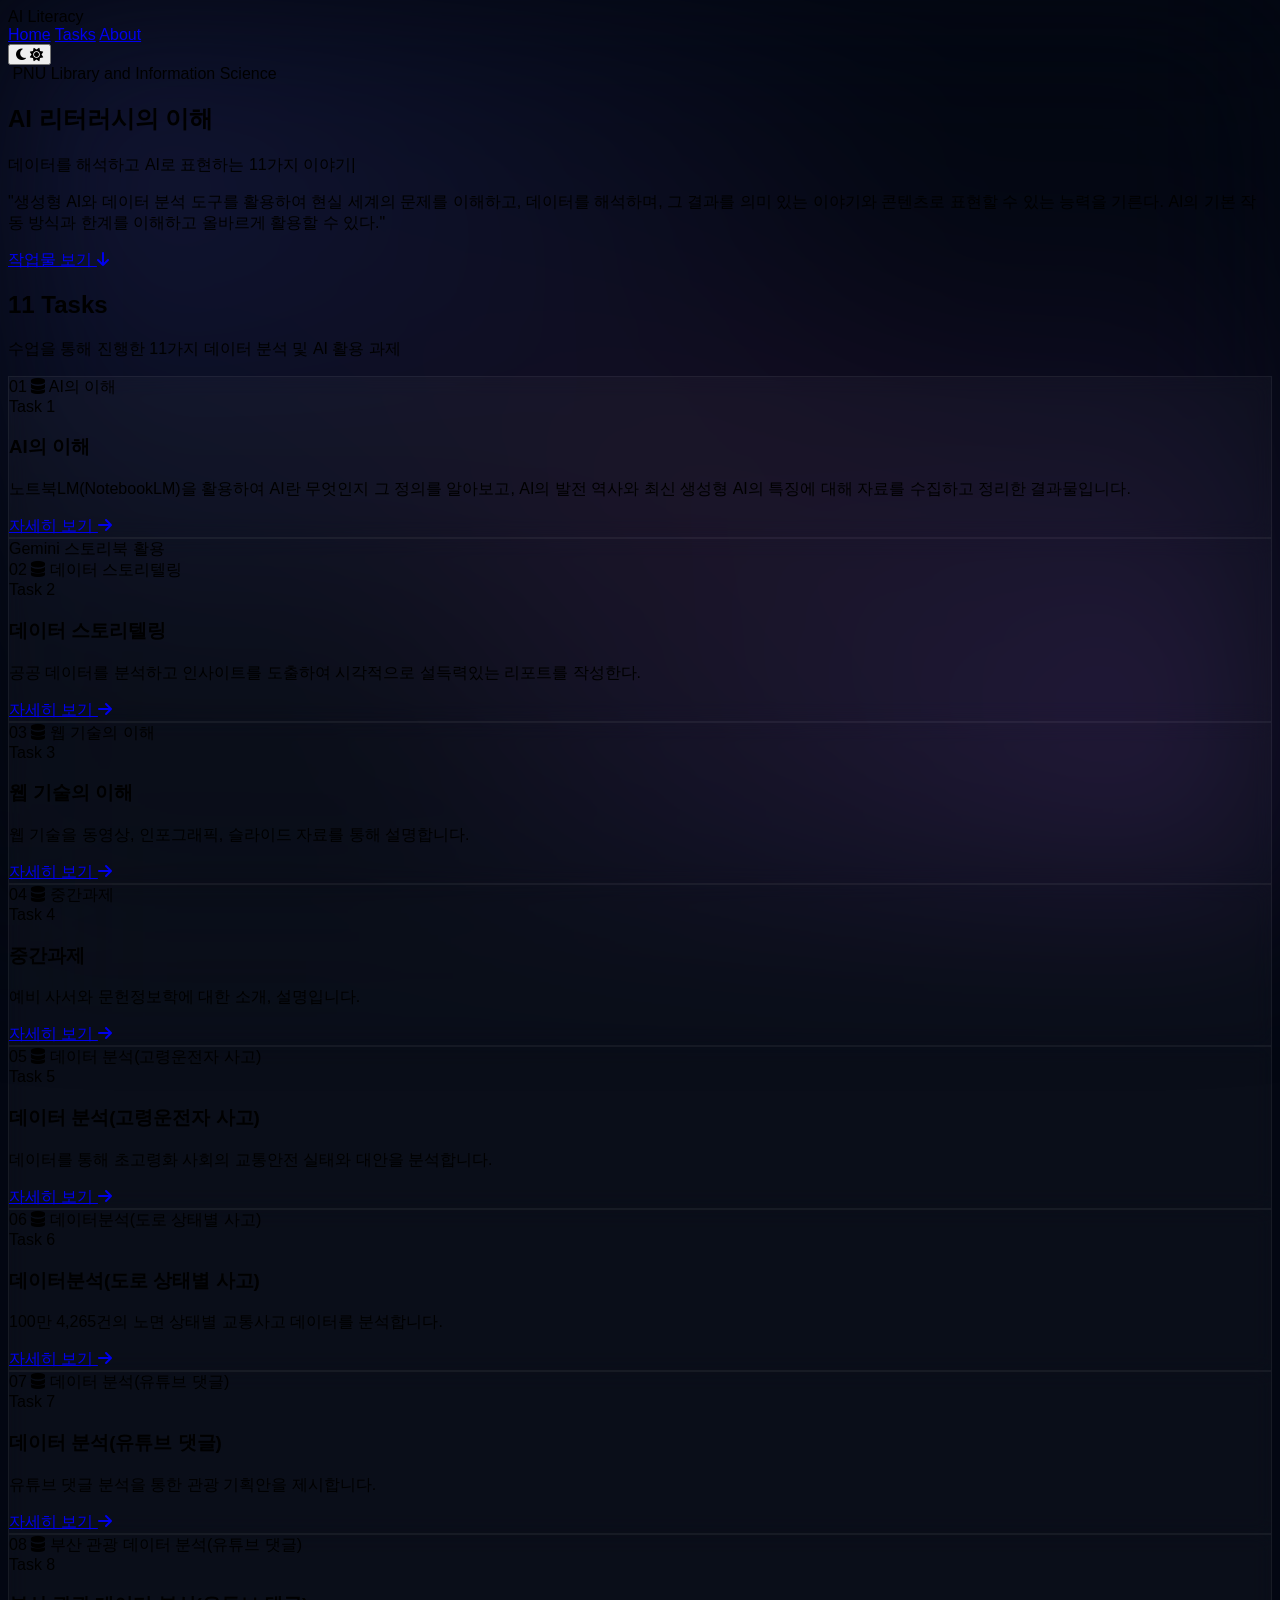
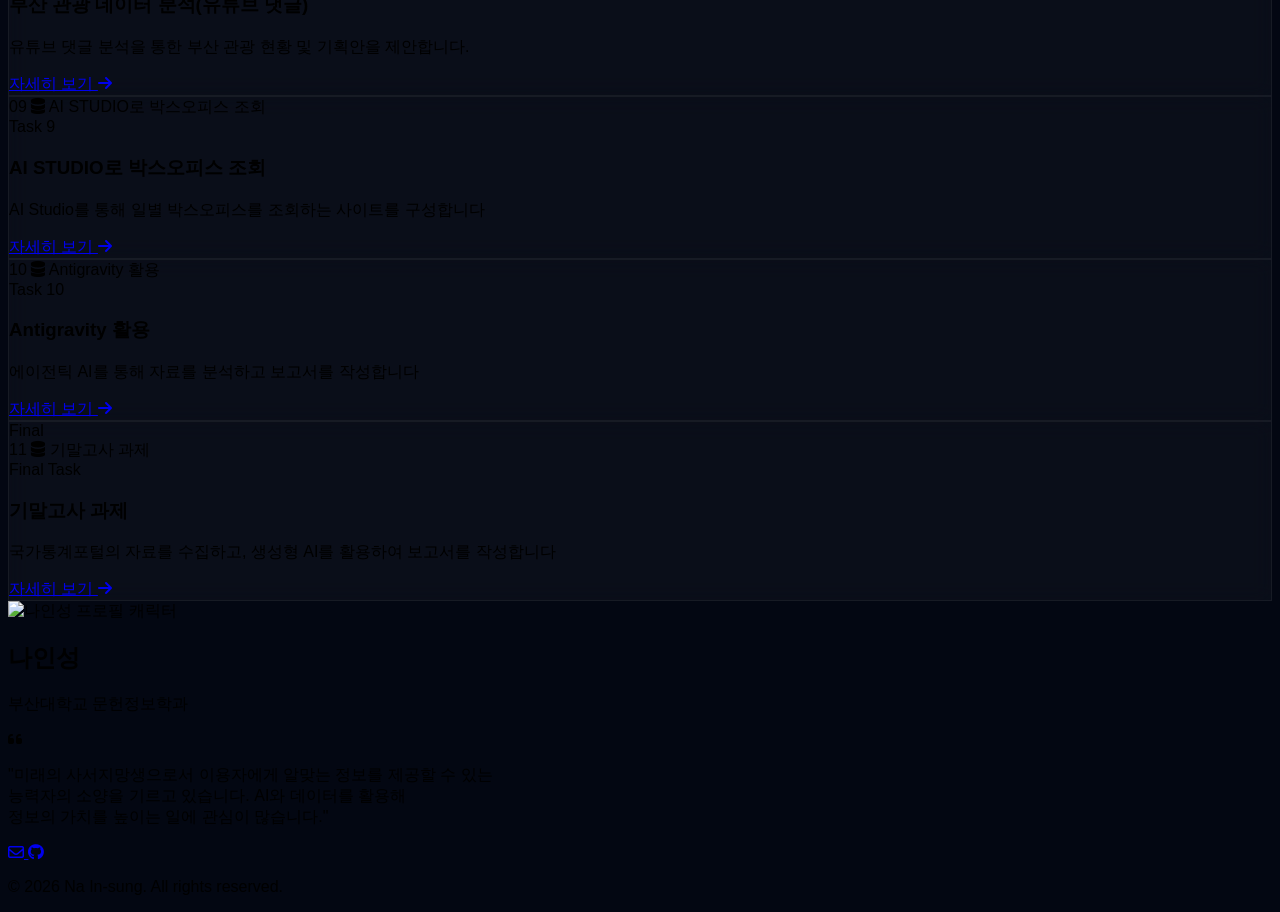
==== commit edebfd62: "Update index.html" ====
--- a/index.html
+++ b/index.html
@@ -1,1415 +1,312 @@
 <!DOCTYPE html>
-<html lang="ko">
+<html lang="ko" class="scroll-smooth dark">
 <head>
     <meta charset="UTF-8">
     <meta name="viewport" content="width=device-width, initial-scale=1.0">
-    <title>지역별 공공도서관 사서 확보율 및 업무 부하 분석 대시보드</title>
-    <meta name="description" content="문헌정보학 전공 예비 사서가 분석한 10개년(2015~2024) 대한민국 공공도서관 사서 확보율 및 다차원적 업무 부하 분석 대시보드">
-    
-    <!-- Google Fonts -->
-    <link rel="preconnect" href="https://fonts.googleapis.com">
-    <link rel="preconnect" href="https://fonts.gstatic.com" crossorigin>
-    <link href="https://fonts.googleapis.com/css2?family=Noto+Sans+KR:wght@300;400;500;700&family=Playfair+Display:ital,wght@0,500;0,700;1,400&family=Outfit:wght@300;400;600;700&display=swap" rel="stylesheet">
-    
-    <!-- Inline CSS (Combined style.css) -->
+    <title>AI 리터러시의 이해 | 나인성</title>
+    <script src="https://cdn.tailwindcss.com"></script>
+    <script>
+        tailwind.config = {
+            darkMode: 'class',
+        }
+    </script>
+    <link rel="stylesheet" href="https://cdnjs.cloudflare.com/ajax/libs/font-awesome/6.4.0/css/all.min.css">
     <style>
+        @import url('https://fonts.googleapis.com/css2?family=Pretendard:wght@100;300;400;500;700;900&display=swap');
+
         :root {
-            /* Color Palette */
-            --color-bg-dark: #121E16;        /* Deep Forest Charcoal */
-            --color-bg-light: #FAF7F0;       /* Antique Parchment Ivory */
-            --color-brand-primary: #1A3E2F;  /* Forest Green */
-            --color-brand-secondary: #C49A45;/* Brass/Gold Accent */
-            --color-brand-muted: #8E6C47;    /* Leather Brown */
-            
-            /* Text Colors */
-            --color-text-dark: #1A251E;
-            --color-text-light: #F4F6F4;
-            --color-text-gray: #5C6A60;
-            
-            /* UI States */
-            --color-success-bg: #EAF2EC;
-            --color-success-text: #2A5A3B;
-            --color-warning-bg: #FDF4E7;
-            --color-warning-text: #8E5A1E;
-            --color-danger-bg: #FBEBEB;
-            --color-danger-text: #A83232;
-            
-            /* Transitions */
-            --transition-smooth: all 0.3s cubic-bezier(0.4, 0, 0.2, 1);
-            --shadow-premium: 0 10px 30px rgba(26, 62, 47, 0.08);
-            --shadow-inset: inset 0 2px 4px rgba(0, 0, 0, 0.06);
-        }
-
-        /* Base Styles */
-        * {
-            box-sizing: border-box;
-            margin: 0;
-            padding: 0;
+            --bg-color: #f8fafc;
+            --mesh-color-1: rgba(99, 102, 241, 0.1);
+            --mesh-color-2: rgba(168, 85, 247, 0.1);
+            --mesh-color-3: rgba(236, 72, 153, 0.05);
+            --card-bg: rgba(255, 255, 255, 0.7);
+            --card-border: rgba(0, 0, 0, 0.05);
+            --card-hover-shadow: rgba(99, 102, 241, 0.15);
+            --glow-color: rgba(99, 102, 241, 0.1);
+            --scrollbar-track: #f1f5f9;
+            --scrollbar-thumb: #cbd5e1;
+        }
+
+        .dark {
+            --bg-color: #030712;
+            --mesh-color-1: rgba(99, 102, 241, 0.15);
+            --mesh-color-2: rgba(168, 85, 247, 0.15);
+            --mesh-color-3: rgba(236, 72, 153, 0.05);
+            --card-bg: rgba(255, 255, 255, 0.03);
+            --card-border: rgba(255, 255, 255, 0.05);
+            --card-hover-shadow: rgba(99, 102, 241, 0.2);
+            --glow-color: rgba(255, 255, 255, 0.08);
+            --scrollbar-track: #030712;
+            --scrollbar-thumb: #374151;
         }
 
         body {
-            font-family: 'Noto Sans KR', sans-serif;
-            background-color: var(--color-bg-light);
-            color: var(--color-text-dark);
-            line-height: 1.6;
+            font-family: 'Pretendard', sans-serif;
+            background-color: var(--bg-color);
+            transition: background-color 0.3s ease, color 0.3s ease;
             overflow-x: hidden;
         }
 
-        h1, h2, h3 {
-            font-family: 'Playfair Display', serif;
-            font-weight: 700;
-        }
-
-        /* Custom Scrollbar */
-        ::-webkit-scrollbar {
-            width: 10px;
-        }
-        ::-webkit-scrollbar-track {
-            background: #EAE5D9;
-        }
-        ::-webkit-scrollbar-thumb {
-            background: var(--color-brand-primary);
-            border-radius: 4px;
-        }
-        ::-webkit-scrollbar-thumb:hover {
-            background: var(--color-brand-secondary);
-        }
-
-        /* Library Navbar */
-        .library-header {
-            background-color: var(--color-brand-primary);
-            border-bottom: 3px solid var(--color-brand-secondary);
-            position: sticky;
-            top: 0;
-            z-index: 1000;
-            box-shadow: 0 4px 20px rgba(0, 0, 0, 0.15);
-        }
-
-        .nav-container {
-            max-width: 1200px;
-            margin: 0 auto;
-            padding: 15px 24px;
-            display: flex;
-            justify-content: space-between;
-            align-items: center;
-        }
-
-        .brand {
-            display: flex;
-            flex-direction: column;
-        }
-
-        .brand-sub {
-            font-family: 'Outfit', sans-serif;
-            font-size: 0.75rem;
-            letter-spacing: 0.2em;
-            color: var(--color-brand-secondary);
-            font-weight: 600;
-            text-transform: uppercase;
-        }
-
-        .brand-title {
-            font-family: 'Playfair Display', serif;
-            font-size: 1.35rem;
-            font-weight: 700;
-            color: var(--color-bg-light);
-            letter-spacing: 0.05em;
-        }
-
-        .nav-links {
-            display: flex;
-            gap: 15px;
-        }
-
-        .btn-nav {
-            display: inline-flex;
-            align-items: center;
-            gap: 8px;
-            padding: 10px 18px;
-            border-radius: 4px;
-            text-decoration: none;
-            font-weight: 500;
-            font-size: 0.9rem;
-            transition: var(--transition-smooth);
-            border: 1px solid transparent;
-        }
-
-        .btn-home {
-            background-color: rgba(250, 247, 240, 0.1);
-            color: var(--color-bg-light);
-            border: 1px solid rgba(250, 247, 240, 0.3);
-        }
-
-        .btn-home:hover {
-            background-color: var(--color-bg-light);
-            color: var(--color-brand-primary);
-            box-shadow: 0 4px 10px rgba(0, 0, 0, 0.15);
-        }
-
-        .btn-download {
-            background-color: var(--color-brand-secondary);
-            color: var(--color-brand-primary);
-            font-weight: 700;
-        }
-
-        .btn-download:hover {
-            background-color: #dcb35c;
-            transform: translateY(-2px);
-            box-shadow: 0 4px 12px rgba(196, 154, 69, 0.3);
-        }
-
-        /* Main Container spacing */
-        .main-container {
-            max-width: 1200px;
-            margin: 0 auto;
-            padding: 40px 24px;
-        }
-
-        /* Hero Section */
-        .hero-section {
-            margin-bottom: 50px;
-        }
-
-        .parchment-banner {
-            background-color: #FFFDF9;
-            border: 1px solid #EAE3D2;
-            padding: 8px;
-            border-radius: 4px;
-            box-shadow: var(--shadow-premium);
-        }
-
-        .banner-border-inner {
-            border: 2px solid var(--color-brand-primary);
-            padding: 40px 30px;
-            text-align: center;
+        .reveal {
+            opacity: 0;
+            transform: translateY(40px);
+            transition: all 0.8s cubic-bezier(0.5, 0, 0, 1);
+        }
+
+        .reveal.active {
+            opacity: 1;
+            transform: translateY(0);
+        }
+
+        .bg-mesh {
+            position: fixed;
+            top: 0; left: 0; width: 100vw; height: 100vh;
+            z-index: -1;
+            background-color: var(--bg-color);
+            background-image: 
+                radial-gradient(at 10% 20%, var(--mesh-color-1) 0px, transparent 50%),
+                radial-gradient(at 90% 80%, var(--mesh-color-2) 0px, transparent 50%),
+                radial-gradient(at 50% 50%, var(--mesh-color-3) 0px, transparent 50%);
+            filter: blur(80px);
+            animation: pulse-bg 15s ease-in-out infinite alternate;
+            transition: background-color 0.3s ease;
+        }
+
+        @keyframes pulse-bg {
+            0% { transform: scale(1); }
+            100% { transform: scale(1.1); }
+        }
+
+        .portfolio-card {
+            background: var(--card-bg);
+            border: 1px solid var(--card-border);
+            backdrop-filter: blur(10px);
             position: relative;
-        }
-
-        .main-title {
-            font-size: 2.4rem;
-            color: var(--color-brand-primary);
-            line-height: 1.35;
-            margin-bottom: 24px;
-            word-break: keep-all;
-        }
-
-        .author-tag {
-            display: inline-flex;
-            flex-direction: column;
-            align-items: center;
-            margin-bottom: 30px;
-            padding: 8px 24px;
-            background-color: #F7F3E7;
-            border-left: 3px solid var(--color-brand-secondary);
-        }
-
-        .author-label {
-            font-size: 0.75rem;
-            color: var(--color-brand-muted);
-            font-weight: bold;
-            text-transform: uppercase;
-        }
-
-        .author-name {
-            font-size: 1rem;
-            color: var(--color-brand-primary);
-            font-weight: 700;
-        }
-
-        .hero-intro {
-            font-size: 1.05rem;
-            color: var(--color-text-gray);
-            max-width: 800px;
-            margin: 0 auto;
-            line-height: 1.8;
-            word-break: keep-all;
-        }
-
-        /* Section Common Headers */
-        .section-title {
-            font-size: 1.8rem;
-            color: var(--color-brand-primary);
-            margin-bottom: 8px;
-            border-bottom: 2px solid var(--color-brand-secondary);
-            padding-bottom: 10px;
-        }
-
-        .section-desc {
-            font-size: 1rem;
-            color: var(--color-text-gray);
-            margin-bottom: 30px;
-        }
-
-        /* KPI Cards Layout */
-        .kpi-grid {
-            display: grid;
-            grid-template-columns: repeat(auto-fit, minmax(260px, 1fr));
-            gap: 20px;
-            margin-bottom: 60px;
-        }
-
-        .kpi-card {
-            background-color: #FFFDF9;
-            border: 1px solid #EAE3D2;
-            padding: 24px;
-            border-radius: 4px;
-            transition: var(--transition-smooth);
-            box-shadow: 0 4px 15px rgba(26, 62, 47, 0.04);
-        }
-
-        .kpi-card:hover {
-            transform: translateY(-5px);
-            border-color: var(--color-brand-secondary);
-            box-shadow: 0 10px 25px rgba(26, 62, 47, 0.08);
-        }
-
-        .kpi-icon {
-            font-size: 2rem;
-            margin-bottom: 12px;
-        }
-
-        .kpi-label {
-            font-size: 0.85rem;
-            color: var(--color-text-gray);
-            font-weight: 500;
-            margin-bottom: 6px;
-        }
-
-        .kpi-value {
-            font-family: 'Outfit', sans-serif;
-            font-size: 2.2rem;
-            font-weight: 700;
-            color: var(--color-brand-primary);
-            line-height: 1.1;
-            margin-bottom: 8px;
-        }
-
-        .kpi-trend {
-            font-size: 0.8rem;
-            font-weight: 700;
-            padding: 3px 8px;
-            border-radius: 12px;
-            display: inline-block;
-            margin-bottom: 12px;
-        }
-
-        .kpi-trend.positive {
-            background-color: var(--color-success-bg);
-            color: var(--color-success-text);
-        }
-
-        .kpi-trend.neutral {
-            background-color: #F0EEE4;
-            color: var(--color-text-gray);
-        }
-
-        .kpi-trend.negative {
-            background-color: var(--color-danger-bg);
-            color: var(--color-danger-text);
-        }
-
-        .kpi-details {
-            font-size: 0.85rem;
-            color: var(--color-text-gray);
-            line-height: 1.5;
-        }
-
-        /* Visualization Room (Gallery/Tabs) */
-        .visual-room {
-            margin-bottom: 60px;
-        }
-
-        .gallery-container {
-            background-color: #FFFDF9;
-            border: 1px solid #EAE3D2;
-            border-radius: 4px;
-            padding: 24px;
-            box-shadow: var(--shadow-premium);
-        }
-
-        .gallery-tabs {
-            display: flex;
-            flex-wrap: wrap;
-            gap: 10px;
-            margin-bottom: 24px;
-            border-bottom: 1px solid #EAE3D2;
-            padding-bottom: 16px;
-        }
-
-        .tab-btn {
-            font-family: 'Noto Sans KR', sans-serif;
-            font-weight: 500;
-            font-size: 0.9rem;
-            padding: 10px 20px;
-            border: 1px solid #EAE3D2;
-            background-color: #FAF7F0;
-            color: var(--color-text-dark);
-            cursor: pointer;
-            border-radius: 4px;
-            transition: var(--transition-smooth);
-        }
-
-        .tab-btn:hover {
-            border-color: var(--color-brand-primary);
-            background-color: #FFFDF9;
-        }
-
-        .tab-btn.active {
-            background-color: var(--color-brand-primary);
-            color: var(--color-bg-light);
-            border-color: var(--color-brand-primary);
-        }
-
-        .gallery-display {
-            text-align: center;
-        }
-
-        .image-frame {
-            position: relative;
-            border: 10px solid #E2D9C5; /* Thick vintage paper/wood border */
-            border-radius: 4px;
-            background-color: white;
-            box-shadow: var(--shadow-inset);
-            margin: 0 auto 16px;
-            max-width: 800px;
-            cursor: zoom-in;
             overflow: hidden;
-        }
-
-        .image-frame img {
-            max-width: 100%;
-            height: auto;
-            display: block;
-            transition: transform 0.5s ease;
-        }
-
-        .image-frame:hover img {
-            transform: scale(1.03);
-        }
-
-        .magnify-overlay {
+            transition: transform 0.4s cubic-bezier(0.175, 0.885, 0.32, 1.275), box-shadow 0.4s ease, background-color 0.3s ease, border-color 0.3s ease;
+        }
+
+        .portfolio-card::before {
+            content: "";
             position: absolute;
-            bottom: 10px;
-            right: 10px;
-            background-color: rgba(26, 62, 47, 0.85);
-            color: white;
-            font-size: 0.75rem;
-            padding: 4px 10px;
-            border-radius: 4px;
-        }
-
-        .image-caption {
-            font-size: 0.95rem;
-            color: var(--color-text-gray);
-            line-height: 1.6;
-            max-width: 700px;
-            margin: 0 auto;
-            word-break: keep-all;
-        }
-
-        /* Card Cabinet Drawer (Anomalies Explorer) */
-        .cabinet-section {
-            margin-bottom: 60px;
-        }
-
-        .cabinet-grid {
-            display: grid;
-            grid-template-columns: repeat(auto-fit, minmax(260px, 1fr));
-            gap: 24px;
-        }
-
-        .cabinet-drawer {
-            background-color: #FFFDF9;
-            border: 1px solid #D1C7B2;
-            border-bottom: 4px solid var(--color-brand-muted);
-            border-radius: 4px;
-            cursor: pointer;
-            overflow: hidden;
-            position: relative;
-            transition: var(--transition-smooth);
-            box-shadow: 0 4px 12px rgba(0,0,0,0.05);
-        }
-
-        .cabinet-drawer:hover {
-            transform: translateY(-8px);
-            box-shadow: 0 15px 30px rgba(142, 108, 71, 0.15);
-        }
-
-        /* Drawer brass handle UI */
-        .drawer-handle {
-            background-color: #F4ECE1;
-            border-bottom: 1px solid #D5CBB8;
-            padding: 20px;
-            text-align: center;
-            position: relative;
-        }
-
-        .drawer-label {
-            font-family: 'Outfit', sans-serif;
-            font-weight: 700;
-            font-size: 0.95rem;
-            letter-spacing: 0.15em;
-            color: var(--color-brand-primary);
-        }
-
-        .brass-ring {
-            width: 32px;
-            height: 14px;
-            border: 3px solid #C49A45;
-            border-radius: 0 0 16px 16px;
-            border-top: none;
-            margin: 8px auto 0;
-            opacity: 0.8;
-        }
-
-        .cabinet-drawer:hover .brass-ring {
-            opacity: 1;
-            transform: scale(1.1);
-        }
-
-        .drawer-card-content {
-            padding: 24px;
-            height: 0;
+            top: 0; left: 0; right: 0; bottom: 0;
+            background: radial-gradient(600px circle at var(--mouse-x, 50%) var(--mouse-y, 50%), var(--glow-color), transparent 40%);
+            z-index: 0;
             opacity: 0;
-            visibility: hidden;
-            transition: var(--transition-smooth);
-        }
-
-        /* Activated class when clicked (JavaScript handles this) */
-        .cabinet-drawer.active .drawer-card-content {
-            height: auto;
-            opacity: 1;
-            visibility: visible;
-        }
-
-        .drawer-card-content h3 {
-            color: var(--color-brand-primary);
-            font-size: 1.2rem;
-            margin-bottom: 8px;
-        }
-
-        .anomaly-tag {
-            font-size: 0.8rem;
-            font-weight: 700;
-            color: var(--color-warning-text);
-            background-color: var(--color-warning-bg);
-            padding: 4px 8px;
-            border-radius: 4px;
-            display: inline-block;
-            margin-bottom: 12px;
-        }
-
-        .anomaly-context {
-            font-size: 0.85rem;
-            color: var(--color-text-gray);
-            line-height: 1.6;
-            word-break: keep-all;
-        }
-
-        /* Global Staffing Calculator */
-        .calculator-section {
-            margin-bottom: 60px;
-        }
-
-        .calculator-box {
-            background-color: #FFFDF9;
-            border: 1px solid #EAE3D2;
-            border-radius: 4px;
-            padding: 30px;
-            box-shadow: var(--shadow-premium);
-        }
-
-        .calc-inputs {
-            display: grid;
-            grid-template-columns: repeat(auto-fit, minmax(260px, 1fr));
-            gap: 20px;
-            margin-bottom: 24px;
-        }
-
-        .input-group {
-            display: flex;
-            flex-direction: column;
-            gap: 8px;
-        }
-
-        .input-group label {
-            font-size: 0.9rem;
-            font-weight: 700;
-            color: var(--color-brand-primary);
-        }
-
-        .input-group select {
-            font-family: 'Noto Sans KR', sans-serif;
-            font-size: 0.95rem;
-            padding: 12px;
-            border: 1px solid #C4BDAC;
-            border-radius: 4px;
-            background-color: white;
-            cursor: pointer;
-            transition: var(--transition-smooth);
-        }
-
-        .input-group select:focus {
-            outline: none;
-            border-color: var(--color-brand-primary);
-            box-shadow: 0 0 8px rgba(26, 62, 47, 0.1);
-        }
-
-        .calc-result {
-            background-color: #FAF8F2;
-            border: 1px solid #D5CBB8;
-            padding: 24px;
-            border-radius: 4px;
-        }
-
-        .result-header {
-            font-size: 1.1rem;
-            font-weight: 700;
-            color: var(--color-brand-primary);
-            margin-bottom: 16px;
-            border-bottom: 1px dashed #D5CBB8;
-            padding-bottom: 8px;
-        }
-
-        .result-body {
-            display: flex;
-            flex-wrap: wrap;
-            gap: 40px;
-            margin-bottom: 20px;
-        }
-
-        .result-metric {
-            display: flex;
-            flex-direction: column;
-        }
-
-        .metric-label {
-            font-size: 0.85rem;
-            color: var(--color-text-gray);
-        }
-
-        .metric-value {
-            font-family: 'Outfit', sans-serif;
-            font-size: 1.8rem;
-            font-weight: 700;
-            color: var(--color-text-dark);
-        }
-
-        .metric-value.highlight {
-            color: var(--color-brand-primary);
-        }
-
-        .result-chart {
-            display: flex;
-            flex-direction: column;
-            gap: 12px;
-            margin-bottom: 20px;
-        }
-
-        .chart-bar-container {
-            background-color: #EFECE1;
-            border-radius: 4px;
-            overflow: hidden;
-            height: 36px;
-            position: relative;
-        }
-
-        .chart-bar {
-            height: 100%;
-            display: flex;
-            align-items: center;
-            padding-left: 12px;
-            font-size: 0.85rem;
-            font-weight: 700;
-            color: white;
-            transition: width 0.6s cubic-bezier(0.1, 0.8, 0.3, 1);
-        }
-
-        .current-bar {
-            background-color: var(--color-brand-muted);
-        }
-
-        .target-bar {
-            background-color: var(--color-brand-primary);
-        }
-
-        .result-advice {
-            font-size: 0.95rem;
-            color: var(--color-text-dark);
-            line-height: 1.6;
-            background-color: #FFFFFF;
-            padding: 16px;
-            border-left: 4px solid var(--color-brand-secondary);
-            border-radius: 0 4px 4px 0;
-            word-break: keep-all;
-        }
-
-        /* Interactive Table Area */
-        .tables-section {
-            margin-bottom: 40px;
-        }
-
-        .table-container {
-            overflow-x: auto;
-            background-color: #FFFDF9;
-            border: 1px solid #EAE3D2;
-            border-radius: 4px;
-            margin-bottom: 24px;
-            box-shadow: var(--shadow-premium);
-        }
-
-        .interactive-table {
-            width: 100%;
-            border-collapse: collapse;
-            text-align: center;
-        }
-
-        .interactive-table th, 
-        .interactive-table td {
-            padding: 14px 16px;
-            border-bottom: 1px solid #EDE9DE;
-            font-size: 0.95rem;
-        }
-
-        .interactive-table th {
-            background-color: var(--color-brand-primary);
-            color: white;
-            font-weight: 700;
-            font-size: 0.9rem;
-        }
-
-        .interactive-table tbody tr {
-            cursor: pointer;
-            transition: var(--transition-smooth);
-        }
-
-        .interactive-table tbody tr:hover {
-            background-color: #F5EFEB !important;
-        }
-
-        .interactive-table tbody tr:nth-child(even) {
-            background-color: #FAF7F0;
-        }
-
-        .divider-row {
-            background-color: #FFFDF9 !important;
-            font-weight: bold;
-            color: var(--color-text-gray);
-        }
-
-        .badge {
-            font-size: 0.8rem;
-            font-weight: 700;
-            padding: 4px 10px;
-            border-radius: 4px;
-            display: inline-block;
-        }
-
-        .badge.high {
-            background-color: var(--color-success-bg);
-            color: var(--color-success-text);
-        }
-
-        .badge.mid {
-            background-color: var(--color-warning-bg);
-            color: var(--color-warning-text);
-        }
-
-        .badge.low {
-            background-color: #F0EEE4;
-            color: var(--color-text-gray);
-        }
-
-        .badge.danger {
-            background-color: var(--color-danger-bg);
-            color: var(--color-danger-text);
-        }
-
-        /* Hover Region Context Card */
-        .region-context-card {
-            background-color: #F4ECE1;
-            border: 1px solid #D5CBB8;
-            border-radius: 4px;
-            padding: 24px;
-            transition: var(--transition-smooth);
-        }
-
-        .hover-card-title {
-            font-size: 1rem;
-            font-weight: 700;
-            color: var(--color-brand-primary);
-            margin-bottom: 8px;
-            border-bottom: 1px solid #D5CBB8;
-            padding-bottom: 4px;
-        }
-
-        .hover-card-body {
-            font-size: 0.9rem;
-            color: var(--color-text-dark);
-            line-height: 1.6;
-            word-break: keep-all;
-        }
-
-        /* Library Footer */
-        .library-footer {
-            background-color: var(--color-brand-primary);
-            border-top: 3px solid var(--color-brand-secondary);
-            color: var(--color-bg-light);
-            padding: 30px 24px;
-            margin-top: 60px;
-        }
-
-        .footer-container {
-            max-width: 1200px;
-            margin: 0 auto;
-            text-align: center;
-        }
-
-        .copyright {
-            font-size: 0.85rem;
-            opacity: 0.8;
-            margin-bottom: 8px;
-        }
-
-        .source-info {
-            font-size: 0.75rem;
-            opacity: 0.6;
-            word-break: keep-all;
-        }
-
-        /* Modal Popup for Image 원본보기 */
-        .lightbox-modal {
-            position: fixed;
-            top: 0;
-            left: 0;
-            width: 100vw;
-            height: 100vh;
-            background-color: rgba(0, 0, 0, 0.85);
-            display: flex;
-            justify-content: center;
-            align-items: center;
-            z-index: 2000;
-            cursor: zoom-out;
-            opacity: 0;
-            visibility: hidden;
-            transition: var(--transition-smooth);
-        }
-
-        .lightbox-modal.active {
-            opacity: 1;
-            visibility: visible;
-        }
-
-        .lightbox-content {
-            max-width: 90%;
-            max-height: 90%;
-            border-radius: 4px;
-            box-shadow: 0 10px 40px rgba(0,0,0,0.5);
-        }
-
-        /* Responsiveness Settings */
-        @media (max-width: 768px) {
-            .nav-container {
-                flex-direction: column;
-                gap: 15px;
-            }
-            
-            .brand {
-                align-items: center;
-            }
-            
-            .main-title {
-                font-size: 1.8rem;
-            }
-            
-            .visual-room, .cabinet-section, .calculator-section, .tables-section {
-                margin-bottom: 40px;
-            }
-        }
+            transition: opacity 0.3s;
+            pointer-events: none;
+        }
+
+        .portfolio-card:hover {
+            transform: translateY(-10px);
+            box-shadow: 0 20px 40px -10px var(--card-hover-shadow);
+            border-color: rgba(99, 102, 241, 0.3);
+        }
+
+        .portfolio-card:hover::before { opacity: 1; }
+
+        .typing-cursor::after {
+            content: '|';
+            animation: blink 1s step-end infinite;
+        }
+
+        @keyframes blink {
+            0%, 100% { opacity: 1; }
+            50% { opacity: 0; }
+        }
+        
+        ::-webkit-scrollbar { width: 8px; }
+        ::-webkit-scrollbar-track { background: var(--scrollbar-track); }
+        ::-webkit-scrollbar-thumb { background: var(--scrollbar-thumb); border-radius: 4px; }
+        ::-webkit-scrollbar-thumb:hover { background: #6366f1; }
     </style>
 </head>
-<body>
-    <!-- Top Library Navbar -->
-    <header class="library-header" id="header-section">
-        <div class="nav-container">
-            <div class="brand">
-                <span class="brand-sub">Digital Archives</span>
-                <span class="brand-title">LIBRARIAN STATISTICS</span>
-            </div>
-            <nav class="nav-links">
-                <a href="https://nys9467-ux.github.io/AI2026/" class="btn-nav btn-home" id="btn-home" target="_blank">
-                    <span class="icon">🏛️</span> Home
+<body class="antialiased selection:bg-indigo-500 selection:text-white text-slate-800 dark:text-f3f4f6 transition-colors duration-300">
+
+    <div class="bg-mesh"></div>
+
+    <nav class="fixed w-full z-50 top-0 transition-all duration-300" id="navbar">
+        <div class="max-w-7xl mx-auto px-6 py-4 flex justify-between items-center backdrop-blur-md bg-white/70 dark:bg-gray-950/50 border-b border-slate-200 dark:border-white/5 transition-colors">
+            <div class="font-bold text-xl tracking-wider">
+                <span class="text-slate-900 dark:text-white">AI</span> <span class="text-indigo-600 dark:text-indigo-400">Literacy</span>
+            </div>
+            <div class="flex items-center space-x-6">
+                <div class="hidden md:flex space-x-8 text-sm font-medium text-slate-600 dark:text-gray-300">
+                    <a href="#hero" class="hover:text-indigo-600 dark:hover:text-white transition-colors">Home</a>
+                    <a href="#portfolio" class="hover:text-indigo-600 dark:hover:text-white transition-colors">Tasks</a>
+                    <a href="#about" class="hover:text-indigo-600 dark:hover:text-white transition-colors">About</a>
+                </div>
+                <button id="theme-toggle" class="w-9 h-9 flex items-center justify-center rounded-full bg-slate-100 dark:bg-gray-800 text-slate-600 dark:text-gray-300 hover:bg-slate-200 dark:hover:bg-gray-700 transition-colors" aria-label="테마 변경">
+                    <i class="fa-solid fa-moon dark:hidden"></i>
+                    <i class="fa-solid fa-sun hidden dark:block text-yellow-300"></i>
+                </button>
+            </div>
+        </div>
+    </nav>
+
+    <section id="hero" class="min-h-screen flex flex-col justify-center items-center px-6 pt-20 relative text-center">
+        <div class="absolute inset-0 bg-[url('[data-uri]')] [mask-image:linear-gradient(to_bottom,white,transparent)] z-0 opacity-50 dark:opacity-100"></div>
+        
+        <div class="relative z-10 max-w-4xl mx-auto space-y-8 reveal active">
+            <div class="inline-flex items-center px-4 py-2 rounded-full border border-indigo-200 bg-indigo-50 text-indigo-700 dark:border-indigo-500/30 dark:bg-indigo-500/10 dark:text-indigo-300 text-sm font-medium mb-4 shadow-sm dark:shadow-[0_0_20px_rgba(99,102,241,0.2)] transition-colors">
+                <i class="fa-solid fa-sparkles mr-2 text-indigo-500 dark:text-indigo-400"></i> PNU Library and Information Science
+            </div>
+            
+            <h1 class="text-5xl md:text-7xl font-extrabold tracking-tight leading-tight text-slate-900 dark:text-white transition-colors">
+                AI 리터러시의 이해
+            </h1>
+            
+            <p class="text-xl md:text-2xl text-slate-700 dark:text-gray-300 font-light mt-6 transition-colors" id="typing-text"></p>
+            
+            <p class="text-base md:text-lg text-slate-600 dark:text-gray-400 max-w-2xl mx-auto mt-6 leading-relaxed reveal delay-200 transition-colors">
+                "생성형 AI와 데이터 분석 도구를 활용하여 현실 세계의 문제를 이해하고, 
+                데이터를 해석하며, 그 결과를 의미 있는 이야기와 콘텐츠로 표현할 수 있는 능력을 기른다. 
+                AI의 기본 작동 방식과 한계를 이해하고 올바르게 활용할 수 있다."
+            </p>
+
+            <div class="pt-10 reveal delay-300">
+                <a href="#portfolio" class="inline-flex items-center justify-center px-8 py-4 text-base font-bold text-white transition-all duration-200 bg-indigo-600 border border-transparent rounded-full hover:bg-indigo-700 hover:shadow-[0_0_20px_rgba(79,70,229,0.4)] focus:outline-none focus:ring-2 focus:ring-offset-2 focus:ring-indigo-600">
+                    작업물 보기
+                    <i class="fa-solid fa-arrow-down ml-3 animate-bounce"></i>
                 </a>
-                <a href="library_librarian_analysis.pdf" class="btn-nav btn-download" id="btn-download" download>
-                    <span class="icon">📥</span> PDF 보고서 다운로드
+            </div>
+        </div>
+    </section>
+
+    <section id="portfolio" class="py-24 px-6 relative z-10">
+        <div class="max-w-7xl mx-auto">
+            <div class="text-center mb-16 reveal">
+                <h2 class="text-3xl md:text-4xl font-bold mb-4 text-slate-900 dark:text-white transition-colors">11 Tasks</h2>
+                <div class="w-20 h-1 bg-gradient-to-r from-indigo-500 to-purple-500 mx-auto rounded-full"></div>
+                <p class="mt-6 text-slate-600 dark:text-gray-400 transition-colors">수업을 통해 진행한 11가지 데이터 분석 및 AI 활용 과제</p>
+            </div>
+
+            <div class="grid grid-cols-1 md:grid-cols-2 lg:grid-cols-3 xl:grid-cols-4 gap-6" id="portfolio-grid">
+            </div>
+        </div>
+    </section>
+
+    <section id="about" class="py-20 relative z-10 bg-slate-100/50 dark:bg-gray-900/50 border-t border-slate-200 dark:border-white/5 transition-colors">
+        <div class="max-w-4xl mx-auto px-6 text-center reveal">
+            <div class="w-28 h-28 mx-auto bg-white rounded-full flex items-center justify-center mb-6 shadow-lg shadow-indigo-500/20 overflow-hidden border-4 border-white dark:border-gray-800">
+                <img src="https://www.pusan.ac.kr/_contents/kor/_Img/07Intro/character01.jpg" alt="나인성 프로필 캐릭터" class="w-full h-full object-cover">
+            </div>
+            <h2 class="text-3xl font-bold mb-2 text-slate-900 dark:text-white transition-colors">나인성</h2>
+            <p class="text-indigo-600 dark:text-indigo-400 font-medium mb-6 transition-colors">부산대학교 문헌정보학과</p>
+            
+            <div class="bg-white/80 dark:bg-white/5 border border-slate-200 dark:border-white/10 rounded-2xl p-8 backdrop-blur-sm max-w-2xl mx-auto shadow-sm dark:shadow-none transition-colors">
+                <i class="fa-solid fa-quote-left text-3xl text-slate-400 dark:text-gray-600 mb-4 block transition-colors"></i>
+                <p class="text-lg text-slate-700 dark:text-gray-300 leading-relaxed italic transition-colors">
+                    "미래의 사서지망생으로서 이용자에게 알맞는 정보를 제공할 수 있는<br class="hidden md:block"/>
+                    능력자의 소양을 기르고 있습니다. AI와 데이터를 활용해<br class="hidden md:block"/>
+                    정보의 가치를 높이는 일에 관심이 많습니다."
+                </p>
+            </div>
+            
+            <div class="flex justify-center space-x-4 mt-8 text-slate-500 dark:text-gray-400">
+                <a href="#" class="w-10 h-10 rounded-full bg-white dark:bg-white/5 shadow-sm dark:shadow-none flex items-center justify-center hover:bg-slate-50 dark:hover:bg-white/10 hover:text-indigo-600 dark:hover:text-indigo-400 transition-colors">
+                    <i class="fa-regular fa-envelope"></i>
                 </a>
-            </nav>
+                <a href="#" class="w-10 h-10 rounded-full bg-white dark:bg-white/5 shadow-sm dark:shadow-none flex items-center justify-center hover:bg-slate-50 dark:hover:bg-white/10 hover:text-indigo-600 dark:hover:text-indigo-400 transition-colors">
+                    <i class="fa-brands fa-github"></i>
+                </a>
+            </div>
         </div>
-    </header>
-
-    <!-- Main Container -->
-    <main class="main-container">
-        <!-- Hero Title Section -->
-        <section class="hero-section" id="hero-sec">
-            <div class="parchment-banner">
-                <div class="banner-border-inner">
-                    <h1 class="main-title">지역별 공공도서관 사서 확보율 및<br>다차원적 업무 부하 분석 (2015~2024)</h1>
-                    <div class="author-tag">
-                        <span class="author-label">연구 및 분석자</span>
-                        <span class="author-name">문헌정보학과 나인성 (학번: 202206203)</span>
-                    </div>
-                    <p class="hero-intro">
-                        본 연구는 문헌정보학을 전공하는 예비 사서의 문제의식에서 출발하였습니다. 
-                        지난 10년간(2015~2024) 국가공식통계를 분석하여 공공도서관 현장의 전문 사서 수급 불균형과 
-                        지역 간 양극화, 그리고 현장 실무자가 직면한 다차원적 업무 강도를 실증 규명합니다.
-                    </p>
-                </div>
-            </div>
-        </section>
-
-        <!-- KPI Cards Section -->
-        <section class="kpi-grid" id="kpi-sec">
-            <div class="kpi-card" id="kpi-ratio">
-                <div class="kpi-icon">📊</div>
-                <div class="kpi-label">전국 평균 사서 확보율 (2024)</div>
-                <div class="kpi-value">44.75%</div>
-                <div class="kpi-trend positive">+7.49%p (10개년)</div>
-                <div class="kpi-details">전체 직원 중 전문 자격 보유 비중이 서서히 개선 중이나 여전히 절반에 미치지 못합니다.</div>
-            </div>
-            
-            <div class="kpi-card" id="kpi-workload">
-                <div class="kpi-icon">👥</div>
-                <div class="kpi-label">사서 1인당 서비스 인구</div>
-                <div class="kpi-value">8,435명</div>
-                <div class="kpi-trend neutral">미국 대비 2.4배 과부하</div>
-                <div class="kpi-details">정규직 사서 기준으로 산출 시, OECD 주요국 평균 밀도를 크게 상회하여 조밀한 부담을 지닙니다.</div>
-            </div>
-
-            <div class="kpi-card" id="kpi-polarization">
-                <div class="kpi-icon">⚖️</div>
-                <div class="kpi-label">확보율 최고 vs 최하위 격차</div>
-                <div class="kpi-value">31.36%p</div>
-                <div class="kpi-trend negative">세종 64.2% vs 전남 32.9%</div>
-                <div class="kpi-details">수도권 및 특광역시와 지방 도 단위 지역 간 도서관 정보 복지 격차가 심각합니다.</div>
-            </div>
-
-            <div class="kpi-card" id="kpi-books">
-                <div class="kpi-icon">📚</div>
-                <div class="kpi-label">사서 1인당 평균 장서 관리</div>
-                <div class="kpi-value">14,186권</div>
-                <div class="kpi-trend neutral">전남은 최대 2.2만권</div>
-                <div class="kpi-details">지방 도서관 사서일수록 장서 정리, 보존 및 분류 등 물리적 노동 강도가 조밀합니다.</div>
-            </div>
-        </section>
-
-        <!-- Dynamic Visualization Room -->
-        <section class="visual-room" id="chart-section">
-            <h2 class="section-title">📊 10개년 통계 시각화 전시실</h2>
-            <p class="section-desc">지표 탭을 선택하면 고해상도 통계 추이 및 국제 비교 데이터를 상세하게 탐색할 수 있습니다.</p>
-            
-            <div class="gallery-container">
-                <!-- Tabs -->
-                <div class="gallery-tabs">
-                    <button class="tab-btn active" data-target="national">📈 전국 확보율 추이</button>
-                    <button class="tab-btn" data-target="region-2024">🌟 2024 확보율 양극화</button>
-                    <button class="tab-btn" data-target="region-change">⚡ 10개년 성장 궤적</button>
-                    <button class="tab-btn" data-target="workload">🔥 업무 부하 상관도</button>
-                    <button class="tab-btn" data-target="global">🌍 OECD 국가 비교</button>
-                </div>
-                
-                <!-- Display Area -->
-                <div class="gallery-display">
-                    <div class="image-frame">
-                        <img id="gallery-image" src="images/national_trend.png" alt="전국 공공도서관 사서 확보율 및 1관당 평균 사서 수 추이 (2015~2024)">
-                        <div class="magnify-overlay">🔍 이미지 클릭 시 원본 보기 가능</div>
-                    </div>
-                    <div class="image-caption" id="gallery-caption">
-                        <strong>전국 사서 확보율 및 관당 인력 변화 (2015-2024)</strong><br>
-                        도서관 인프라의 증대와 함께 전체 사서 자격증 보유자도 꾸준히 증가하여, 관당 배치 사서 수는 5.5명에서 6.8명으로 증가했습니다.
+    </section>
+
+    <footer class="border-t border-slate-200 dark:border-white/5 bg-slate-50 dark:bg-[#030712] py-8 text-center relative z-10 transition-colors">
+        <p class="text-slate-500 dark:text-gray-500 text-sm transition-colors">
+            &copy; 2026 Na In-sung. All rights reserved.
+        </p>
+    </footer>
+
+    <script>
+        const tasks = [
+            { id: 1, title: "Task 1", topic: "AI의 이해", desc: "노트북LM(NotebookLM)을 활용하여 AI란 무엇인지 그 정의를 알아보고, AI의 발전 역사와 최신 생성형 AI의 특징에 대해 자료를 수집하고 정리한 결과물입니다.", link: "./02/index.html" },
+            { id: 2, title: "Task 2", topic: "데이터 스토리텔링", desc: "공공 데이터를 분석하고 인사이트를 도출하여 시각적으로 설득력있는 리포트를 작성한다.", tag: "Gemini 스토리북 활용", link: "./03/index.html" },
+            { id: 3, title: "Task 3", topic: "웹 기술의 이해", desc: "웹 기술을 동영상, 인포그래픽, 슬라이드 자료를 통해 설명합니다.", link: "./04/index.html" },
+            { id: 4, title: "Task 4", topic: "중간과제", desc: "예비 사서와 문헌정보학에 대한 소개, 설명입니다.", link: "./06/index.html" },
+            { id: 5, title: "Task 5", topic: "데이터 분석(고령운전자 사고)", desc: "데이터를 통해 초고령화 사회의 교통안전 실태와 대안을 분석합니다.", link: "./05/index.html" },
+            { id: 6, title: "Task 6", topic: "데이터분석(도로 상태별 사고)", desc: "100만 4,265건의 노면 상태별 교통사고 데이터를 분석합니다.", link: "./07/index.html" },
+            { id: 7, title: "Task 7", topic: "데이터 분석(유튜브 댓글)", desc: "유튜브 댓글 분석을 통한 관광 기획안을 제시합니다.", link: "https://nys9467-ux.github.io/AI2026/08/index.html" },
+            { id: 8, title: "Task 8", topic: "부산 관광 데이터 분석(유튜브 댓글)", desc: "유튜브 댓글 분석을 통한 부산 관광 현황 및 기획안을 제안합니다.", link: "https://nys9467-ux.github.io/AI2026/09/index.html" },
+            { id: 9, title: "Task 9", topic: "AI STUDIO로 박스오피스 조회", desc: "AI Studio를 통해 일별 박스오피스를 조회하는 사이트를 구성합니다", link: "https://box-sp2w.vercel.app/" },
+            { id: 10, title: "Task 10", topic: "Antigravity 활용", desc: "에이전틱 AI를 통해 자료를 분석하고 보고서를 작성합니다", link: "https://nys9467-ux.github.io/AI2026/gravity/index.html" },
+            { id: 11, title: "Final Task", topic: "기말고사 과제", desc: "국가통계포털의 자료를 수집하고, 생성형 AI를 활용하여 보고서를 작성합니다", tag: "Final", link: "https://nys9467-ux.github.io/AI2026/final/index.html" }
+        ];
+
+        const grid = document.getElementById('portfolio-grid');
+        tasks.forEach((task, index) => {
+            const colors = ['from-blue-500 to-cyan-500', 'from-indigo-500 to-purple-500', 'from-pink-500 to-rose-500', 'from-emerald-500 to-teal-500', 'from-amber-500 to-orange-500'];
+            const colorClass = colors[index % colors.length];
+            const delay = (index % 4) * 100;
+            const targetLink = task.link || "#";
+            const tagBadge = task.tag ? `<div class="absolute top-4 right-4 bg-indigo-600/90 backdrop-blur-sm text-white text-[11px] font-bold px-3 py-1.5 rounded-full z-30 shadow-lg shadow-indigo-500/30 border border-white/20 tracking-wide">${task.tag}</div>` : '';
+
+            const cardHTML = `
+                <div class="portfolio-card rounded-2xl p-1 flex flex-col h-full reveal relative" style="transition-delay: ${delay}ms;">
+                    ${tagBadge}
+                    <div class="relative z-10 bg-white/60 dark:bg-gray-900 rounded-xl h-full flex flex-col transition-colors backdrop-blur-md">
+                        <div class="h-48 rounded-t-xl bg-gradient-to-br ${colorClass} opacity-80 flex flex-col items-center justify-center relative overflow-hidden group-hover:opacity-100 transition-opacity">
+                            <div class="absolute inset-0 bg-black/10 dark:bg-black/20"></div>
+                            <span class="text-white/50 text-6xl font-black absolute -right-4 -bottom-4 opacity-30 group-hover:scale-110 transition-transform duration-500">${task.id.toString().padStart(2, '0')}</span>
+                            <i class="fa-solid fa-database text-4xl text-white mb-2 relative z-10 shadow-sm"></i>
+                            <span class="text-white font-medium text-sm tracking-wider relative z-10">${task.topic}</span>
+                        </div>
+                        <div class="p-6 flex-grow flex flex-col justify-between">
+                            <div>
+                                <div class="text-xs font-bold text-indigo-600 dark:text-indigo-400 mb-2 uppercase tracking-wider transition-colors">${task.title}</div>
+                                <h3 class="text-xl font-bold text-slate-900 dark:text-white mb-3 leading-snug transition-colors">${task.topic}</h3>
+                                <p class="text-slate-600 dark:text-gray-400 text-sm leading-relaxed mb-6 transition-colors">${task.desc}</p>
+                            </div>
+                            <a href="${targetLink}" class="group flex items-center text-sm font-semibold text-slate-600 dark:text-gray-300 hover:text-indigo-600 dark:hover:text-indigo-400 transition-colors mt-auto w-max">
+                                자세히 보기 
+                                <span class="bg-slate-100 dark:bg-white/10 group-hover:bg-indigo-100 dark:group-hover:bg-indigo-500/20 w-6 h-6 rounded-full flex items-center justify-center ml-2 transition-colors">
+                                    <i class="fa-solid fa-arrow-right text-xs group-hover:translate-x-0.5 transition-transform text-slate-500 dark:text-gray-400 group-hover:text-indigo-600 dark:group-hover:text-indigo-400"></i>
+                                </span>
+                            </a>
+                        </div>
                     </div>
                 </div>
-            </div>
-        </section>
-
-        <!-- Library Card Index Cabinet (Anomalies Explorer) -->
-        <section class="cabinet-section" id="cabinet-sec">
-            <h2 class="section-title">🗄️ 도서관 통계 캐비닛 (지역별 이상 수치 분석)</h2>
-            <p class="section-desc">통계 수치 중 유독 높거나 낮아 비정상적인 분포를 보이는 지역 카드를 클릭하여 문헌정보학적 배경 원인을 확인해 보세요.</p>
-            
-            <div class="cabinet-grid">
-                <!-- Sejong Card -->
-                <div class="cabinet-drawer" data-target="sejong" id="drawer-sejong">
-                    <div class="drawer-handle">
-                        <span class="drawer-label">SEJONG</span>
-                        <div class="brass-ring"></div>
-                    </div>
-                    <div class="drawer-card-content">
-                        <h3>세종특별자치시</h3>
-                        <div class="anomaly-tag">사서수 증가율 +977.8% (전국 1위)</div>
-                        <p class="anomaly-context">
-                            <strong>행정중심복합도시 건설에 따른 정책적 인력 이식</strong><br>
-                            2015년 출범 초기 세종시는 사서 단 9명의 소규모 구조였습니다. 지난 10년간 대형 복합커뮤니티센터와 시립도서관이 연달아 신설되며 기저효과(분모가 작음)와 공공 계획이 맞물려 수치가 폭증하였습니다.
-                        </p>
-                    </div>
-                </div>
-
-                <!-- Daejeon Card -->
-                <div class="cabinet-drawer" data-target="daejeon" id="drawer-daejeon">
-                    <div class="drawer-handle">
-                        <span class="drawer-label">DAEJEON</span>
-                        <div class="brass-ring"></div>
-                    </div>
-                    <div class="drawer-card-content">
-                        <h3>대전광역시</h3>
-                        <div class="anomaly-tag">사서 1인당 대출량 22,730건 (전국 1위)</div>
-                        <p class="anomaly-context">
-                            <strong>모바일 상생 공동 대출망 기반의 이용 활성화</strong><br>
-                            대전은 사서 1인당 업무 부담이 비정상적으로 높게 산출됩니다. 이는 대전시 전역의 공공도서관 대출망을 일찍이 고도화하고 모바일 기반 상호대차 서비스 시스템을 선제 구축하여 대민 대출 접근 장벽을 대폭 허물었기 때문입니다.
-                        </p>
-                    </div>
-                </div>
-
-                <!-- Ulsan Card -->
-                <div class="cabinet-drawer" data-target="ulsan" id="drawer-ulsan">
-                    <div class="drawer-handle">
-                        <span class="drawer-label">ULSAN</span>
-                        <div class="brass-ring"></div>
-                    </div>
-                    <div class="drawer-card-content">
-                        <h3>울산광역시</h3>
-                        <div class="anomaly-tag">사서 1인당 방문객 34,092명 (전국 1위)</div>
-                        <p class="anomaly-context">
-                            <strong>공공도서관 인프라 결핍에 따른 과밀 현상</strong><br>
-                            울산은 인구 110만 명 규모의 광역시이나 공공도서관 수는 21개관에 불과합니다. 광주(30개관), 대전(26개관) 대비 인프라가 턱없이 부족하여 개별 도서관의 이용 밀도가 기형적으로 솟구치며 사서 1인의 방문객 응대 과부하를 초래하고 있습니다.
-                        </p>
-                    </div>
-                </div>
-
-                <!-- Jeonnam Card -->
-                <div class="cabinet-drawer" data-target="jeonnam" id="drawer-jeonnam">
-                    <div class="drawer-handle">
-                        <span class="drawer-label">JEONNAM</span>
-                        <div class="brass-ring"></div>
-                    </div>
-                    <div class="drawer-card-content">
-                        <h3>전라남도</h3>
-                        <div class="anomaly-tag">사서 1인당 소장 도서 22,646권 (전국 1위)</div>
-                        <p class="anomaly-context">
-                            <strong>인력 충원 정체와 누적 도서 장서의 장기 부조화</strong><br>
-                            전남은 사서 확보율이 전국 최하위(32.88%)로 정체된 반면, 77개 도서관의 책은 계속 쌓이고 있습니다. 오래된 노후 도서를 폐기하고 정리하는 '불용도서 제본 및 폐기 작업'을 도맡아 할 전문 사서가 부족해 장서 관리 의무가 기형적으로 과적되고 있습니다.
-                        </p>
-                    </div>
-                </div>
-            </div>
-        </section>
-
-        <!-- OECD Standards Staffing Calculator -->
-        <section class="calculator-section" id="calc-sec">
-            <h2 class="section-title">🧮 글로벌 기준 사서 인력 진단 계산기</h2>
-            <p class="section-desc">원하시는 지자체를 선택하고 국가별 글로벌 스탠다드를 지정하여, 현장의 적정 충원 필요 인원을 실시간으로 산출해 보세요.</p>
-            
-            <div class="calculator-box">
-                <div class="calc-inputs">
-                    <div class="input-group">
-                        <label for="calc-region">자가진단 지자체 선택</label>
-                        <select id="calc-region">
-                            <option value="서울">서울특별시</option>
-                            <option value="부산">부산광역시</option>
-                            <option value="대구">대구광역시</option>
-                            <option value="인천">인천광역시</option>
-                            <option value="광주">광주광역시</option>
-                            <option value="대전">대전광역시</option>
-                            <option value="울산">울산광역시</option>
-                            <option value="세종" selected>세종특별자치시</option>
-                            <option value="경기">경기도</option>
-                            <option value="강원">강원특별자치도</option>
-                            <option value="충북">충청북도</option>
-                            <option value="충남">충청남도</option>
-                            <option value="전북">전라북도</option>
-                            <option value="전남">전라남도</option>
-                            <option value="경북">경상북도</option>
-                            <option value="경남">경상남도</option>
-                            <option value="제주">제주특별자치도</option>
-                        </select>
-                    </div>
-                    
-                    <div class="input-group">
-                        <label for="calc-standard">글로벌 사서 기준 설정</label>
-                        <select id="calc-standard">
-                            <option value="us">🇺🇸 미국 표준 (1인당 3,800명 지원)</option>
-                            <option value="jp">🇯🇵 일본 표준 (1인당 4,500명 지원)</option>
-                            <option value="eu">🇪🇺 유럽 복지 표준 (1인당 2,000명 지원)</option>
-                            <option value="kr-law">🇰🇷 한국 현행법 기준 (사서 1인당 4,000명 타겟)</option>
-                        </select>
-                    </div>
-                </div>
-
-                <div class="calc-result" id="calc-result-box">
-                    <div class="result-header">
-                        <span class="target-region-name" id="res-region-name">세종특별자치시</span> 진단 결과
-                    </div>
-                    
-                    <div class="result-body">
-                        <div class="result-metric">
-                            <span class="metric-label">현재 활동 사서 수</span>
-                            <span class="metric-value" id="res-current-librarians">97명</span>
-                        </div>
-                        <div class="result-metric">
-                            <span class="metric-label">권장 대상 사서 수</span>
-                            <span class="metric-value highlight" id="res-target-librarians">195명</span>
-                        </div>
-                    </div>
-
-                    <div class="result-chart">
-                        <div class="chart-bar-container">
-                            <div class="chart-bar current-bar" id="bar-current" style="width: 50%;">현재 (97명)</div>
-                        </div>
-                        <div class="chart-bar-container">
-                            <div class="chart-bar target-bar" id="bar-target" style="width: 100%;">권장 (195명)</div>
-                        </div>
-                    </div>
-
-                    <div class="result-advice" id="res-advice-text">
-                        세종특별자치시(인구 390,685명)는 미국 표준 기준을 충족하기 위해 **약 6명**의 사서 인력 추가 충원이 권고됩니다.
-                    </div>
-                </div>
-            </div>
-        </section>
-
-        <!-- Interactive Statistics Tables -->
-        <section class="tables-section" id="data-sec">
-            <h2 class="section-title">📋 지자체별 분석 지표 아카이브</h2>
-            <p class="section-desc">요약된 분석 통계표입니다. 행에 마우스 커서를 올리면 해당 지자체의 특성이 하단 카드에 노출됩니다.</p>
-            
-            <div class="table-container">
-                <table class="interactive-table" id="staff-table">
-                    <thead>
-                        <tr>
-                            <th>순위</th>
-                            <th>지역</th>
-                            <th>도서관수</th>
-                            <th>전체직원수</th>
-                            <th>사서수</th>
-                            <th>사서확보율</th>
-                            <th>사서 1인당 서비스 인구</th>
-                        </tr>
-                    </thead>
-                    <tbody>
-                        <tr data-region="세종">
-                            <td>1</td>
-                            <td><strong>세종</strong></td>
-                            <td>16</td>
-                            <td>151</td>
-                            <td>97</td>
-                            <td><span class="badge high">64.24%</span></td>
-                            <td>4,028명</td>
-                        </tr>
-                        <tr data-region="서울">
-                            <td>2</td>
-                            <td><strong>서울</strong></td>
-                            <td>212</td>
-                            <td>3,335.5</td>
-                            <td>2,085</td>
-                            <td><span class="badge high">62.51%</span></td>
-                            <td>4,476명</td>
-                        </tr>
-                        <tr data-region="부산">
-                            <td>3</td>
-                            <td><strong>부산</strong></td>
-                            <td>56</td>
-                            <td>921</td>
-                            <td>559</td>
-                            <td><span class="badge high">60.69%</span></td>
-                            <td>5,844명</td>
-                        </tr>
-                        <tr data-region="대구">
-                            <td>4</td>
-                            <td><strong>대구</strong></td>
-                            <td>49</td>
-                            <td>617.5</td>
-                            <td>372</td>
-                            <td><span class="badge high">60.24%</span></td>
-                            <td>6,354명</td>
-                        </tr>
-                        <tr data-region="경남">
-                            <td>5</td>
-                            <td><strong>경남</strong></td>
-                            <td>79</td>
-                            <td>1,326</td>
-                            <td>617</td>
-                            <td><span class="badge mid">46.53%</span></td>
-                            <td>5,232명</td>
-                        </tr>
-                        <tr class="divider-row">
-                            <td>-</td>
-                            <td><strong>...</strong></td>
-                            <td>-</td>
-                            <td>-</td>
-                            <td>-</td>
-                            <td>-</td>
-                            <td>-</td>
-                        </tr>
-                        <tr data-region="강원">
-                            <td>13</td>
-                            <td><strong>강원</strong></td>
-                            <td>69</td>
-                            <td>712.5</td>
-                            <td>265</td>
-                            <td><span class="badge low">37.19%</span></td>
-                            <td>5,727명</td>
-                        </tr>
-                        <tr data-region="광주">
-                            <td>14</td>
-                            <td><strong>광주</strong></td>
-                            <td>30</td>
-                            <td>548.5</td>
-                            <td>195</td>
-                            <td><span class="badge low">35.55%</span></td>
-                            <td>7,223명</td>
-                        </tr>
-                        <tr data-region="충북">
-                            <td>15</td>
-                            <td><strong>충북</strong></td>
-                            <td>56</td>
-                            <td>665</td>
-                            <td>233</td>
-                            <td><span class="badge low">35.04%</span></td>
-                            <td>6,829명</td>
-                        </tr>
-                        <tr data-region="전북">
-                            <td>16</td>
-                            <td><strong>전북</strong></td>
-                            <td>67</td>
-                            <td>853</td>
-                            <td>297</td>
-                            <td><span class="badge low">34.82%</span></td>
-                            <td>5,854명</td>
-                        </tr>
-                        <tr data-region="전남">
-                            <td>17</td>
-                            <td><strong>전남</strong></td>
-                            <td>77</td>
-                            <td>946</td>
-                            <td>311</td>
-                            <td><span class="badge danger">32.88%</span></td>
-                            <td>5,752명</td>
-                        </tr>
-                    </tbody>
-                </table>
-            </div>
-
-            <!-- Context Card for Hovered Region -->
-            <div class="region-context-card" id="region-hover-card">
-                <div class="hover-card-title">🔍 지역 정보 카드</div>
-                <div class="hover-card-body" id="hover-card-text">
-                    상단 지자체 표의 행에 마우스 커서를 올려 상세 행정적 해석과 특이사항을 확인하세요.
-                </div>
-            </div>
-        </section>
-    </main>
-
-    <!-- Footer -->
-    <footer class="library-footer" id="footer-section">
-        <div class="footer-container">
-            <p class="copyright">© 2026 Inseong Na. Department of Library and Information Science. All Rights Reserved.</p>
-            <p class="source-info">
-                데이터 출처: 문화체육관광부 「전국도서관통계」(KOSIS) 및 행정안전부 「주민등록인구통계」 (2024년 말 기준)
-            </p>
-        </div>
-    </footer>
-
-    <!-- Core Scripts (Combined inline app.js logic) -->
-    <script>
-        document.addEventListener('DOMContentLoaded', () => {
-            // 1. Data Store
-            const populationData = {
-                '서울': 9331828, '부산': 3266598, '대구': 2363629, '인천': 3021010,
-                '광주': 1408422, '대전': 1439157, '울산': 1098049, '세종': 390685,
-                '경기': 13694685, '강원': 1517766, '충북': 1591177, '충남': 2136574,
-                '전북': 1738690, '전남': 1788819, '경북': 2531384, '경남': 3228380,
-                '제주': 670368
-            };
-
-            const currentLibrarians = {
-                '서울': 2085, '부산': 559, '대구': 372, '인천': 432,
-                '광주': 195, '대전': 181, '울산': 143, '세종': 97,
-                '경기': 2168, '강원': 265, '충북': 233, '충남': 300,
-                '전북': 297, '전남': 311, '경북': 372, '경남': 617,
-                '제주': 141
-            };
-
-            const regionContext = {
-                '세종': "세종시는 10년 전 직원 23명, 사서 9명 수준에서 현재 사서 97명으로 증가하여 사서 수가 977.8% 폭증하였습니다. 현재 사서 확보율 전국 1위(64.24%)로 행정수도 건설 정책에 따른 정밀 서비스 인프라를 잘 확보하고 있습니다.",
-                '서울': "서울시는 사서 확보율이 최고 수준(62.51%)에 이르며, 방문객 대비 대출 권수는 비교적 하위권에 해당합니다. 이는 서울의 도서관들이 단순 대출 목적을 넘어 정보 학습, 전시, 세미나 등 복합문화 공간 소비 형태로 활성화되었음을 시사합니다.",
-                '부산': "부산시는 사서 확보율 60.69%로 전국 3위를 기록하고 있으며, 방문객 1인당 연간 대출 수가 0.75권으로 활성화도가 매우 높습니다. 균형 있는 인력 배치와 도서 이용 문화가 잘 융합된 모범 지자체입니다.",
-                '대구': "대구시는 사서 확보율 60.24%로 인프라가 든든하게 받쳐주고 있으며, 방문자 1인당 대출 수는 0.80권으로 특광역시 중 대출 활성화율이 최상위급에 위치한 활동적 성격의 도서관 문화를 가집니다.",
-                '경남': "경상남도는 도 단위 지자체 중 사서 확보율 1위(46.53%)에 해당하며, 지난 10년간 전체 직원 수 증가(+37.3%)보다 사서 충원율(+65.4%)을 높게 가져가는 긍정적이고 구조적인 발전을 이루어 왔습니다.",
-                '강원': "강원도는 확보율 37.19%로 하위권에 머물고 있습니다. 사서율 부족은 현장의 맞춤형 문화 프로그램 기획력과 이용자 상호작용 저하로 이어져, 방문자당 대출 수 0.50권(최하위권)이라는 활성화 격차를 낳았습니다.",
-                '광주': "광주광역시는 지자체 중 확보율 14위(35.55%)로 정체된 상태입니다. 인구 대비 전문 사서 풀의 밀도가 낮아 향후 질적 행정 서비스를 위해서는 단계적인 전문 인력 채용 증대가 필요합니다.",
-                '충북': "충청북도는 사서 확보율이 35.04%로 최하위권에 그쳤으며, 연간 예산 중 자료구입비 비중(6.2%) 또한 전국 하위권에 속해 있어, 도서관 인력과 콘텐츠 확충에 대한 신규 투자가 시급한 실정입니다.",
-                '전북': "전라북도는 확보율 34.82%로 전남과 더불어 심각한 인력 정체를 보여줍니다. 사서 1인당 예산 행정 부담이 커 소수 인원이 과도한 일반 행정에 치우치는 병목 현상이 발생하고 있습니다.",
-                '전남': "전라남도는 전국 최하위 사서 확보율(32.88%)을 기록하고 있습니다. 10년간 사서 수급이 정체된 반면, 77개나 되는 광활한 도서관 장서(1인당 2.2만권) 관리 부담이 소수 사서에게 기형적으로 과적된 행정 정체 현상이 심각합니다."
-            };
-
-            const galleryCaptions = {
-                'national': '<strong>전국 사서 확보율 및 관당 인력 변화 (2015-2024)</strong><br>도서관 인프라의 증대와 함께 전체 사서 자격증 보유자도 꾸준히 증가하여, 관당 배치 사서 수는 5.5명에서 6.8명으로 증가했습니다.',
-                'region-2024': '<strong>2024년 17개 시도별 사서 확보율 및 양극화 실태</strong><br>세종(64.2%), 서울(62.5%) 등 대도시는 확보율이 60%를 상회하지만, 전남(32.8%), 전북(34.8%) 등 도 단위 지역은 30%대 초중반에 정체되어 양극화가 뚜렷합니다.',
-                'region-change': '<strong>최근 10년간(2015-2024) 시도별 사서 확보율 증감폭</strong><br>세종시(+25.11%p)와 제주(+13.21%p)가 도서관 인력 확충에 가장 크게 기여한 반면, 경상북도(-0.86%p)는 전국에서 유일하게 사서 비중이 감소했습니다.',
-                'workload': '<strong>2024년 시도별 사서 1인당 장서 관리 부담 vs 대출 업무량 상관도</strong><br>사서 1인이 감당하는 업무 로드를 보여줍니다. 대전, 세종은 대민 대출 부하가, 전남과 충남은 장서 관리 중심의 물리적 관리가 가중되어 있습니다.',
-                'global': '<strong>공공도서관 1관당 담당 인구 및 인프라 수준 국제 비교</strong><br>대한민국은 도서관 1관당 약 3.9만 명의 인구를 담당하고 있어 미국(3.6만 명), 일본(3.7만 명), 독일(1.2만 명) 등 OECD 국가에 비해 물리적 서비스 접근 인프라가 협소합니다.'
-            };
-
-            // 2. Tab Menu switching for Gallery
-            const tabButtons = document.querySelectorAll('.tab-btn');
-            const galleryImg = document.getElementById('gallery-image');
-            const galleryCap = document.getElementById('gallery-caption');
-
-            tabButtons.forEach(button => {
-                button.addEventListener('click', (e) => {
-                    tabButtons.forEach(btn => btn.classList.remove('active'));
-                    button.classList.add('active');
-
-                    const target = button.getAttribute('data-target');
-                    let imgName = '';
-
-                    switch (target) {
-                        case 'national':
-                            imgName = 'national_trend.png';
-                            break;
-                        case 'region-2024':
-                            imgName = 'region_comparison_2024.png';
-                            break;
-                        case 'region-change':
-                            imgName = 'region_change_10yr.png';
-                            break;
-                        case 'workload':
-                            imgName = 'workload_analysis.png';
-                            break;
-                        case 'global':
-                            imgName = 'international_comparison.png';
-                            break;
-                    }
-
-                    galleryImg.style.opacity = 0;
-                    setTimeout(() => {
-                        galleryImg.src = 'images/' + imgName;
-                        galleryCap.innerHTML = galleryCaptions[target];
-                        galleryImg.style.opacity = 1;
-                    }, 200);
-                });
+            `;
+            grid.innerHTML += cardHTML;
+        });
+
+        const textToType = "데이터를 해석하고 AI로 표현하는 11가지 이야기";
+        const typingElement = document.getElementById('typing-text');
+        typingElement.classList.add('typing-cursor');
+        let typeIndex = 0;
+        function type() {
+            if (typeIndex < textToType.length) {
+                typingElement.innerHTML = textToType.substring(0, typeIndex + 1);
+                typeIndex++;
+                setTimeout(type, 80);
+            }
+        }
+        setTimeout(type, 1000);
+
+        const observer = new IntersectionObserver((entries) => {
+            entries.forEach(entry => {
+                if (entry.isIntersecting) {
+                    entry.target.classList.add('active');
+                }
             });
-
-            // 3. Cabinet Drawers (Accordions)
-            const drawers = document.querySelectorAll('.cabinet-drawer');
-            drawers.forEach(drawer => {
-                drawer.addEventListener('click', () => {
-                    const isActive = drawer.classList.contains('active');
-                    drawers.forEach(d => d.classList.remove('active'));
-                    if (!isActive) {
-                        drawer.classList.add('active');
-                    }
-                });
+        }, { threshold: 0.1 });
+        document.querySelectorAll('.reveal').forEach(el => observer.observe(el));
+
+        document.querySelectorAll('.portfolio-card').forEach(card => {
+            card.addEventListener('mousemove', e => {
+                const rect = card.getBoundingClientRect();
+                card.style.setProperty('--mouse-x', `${e.clientX - rect.left}px`);
+                card.style.setProperty('--mouse-y', `${e.clientY - rect.top}px`);
             });
-
-            // 4. Global Staffing Calculator
-            const calcRegionSelect = document.getElementById('calc-region');
-            const calcStandardSelect = document.getElementById('calc-standard');
-            
-            const resRegionName = document.getElementById('res-region-name');
-            const resCurrentLibrarians = document.getElementById('res-current-librarians');
-            const resTargetLibrarians = document.getElementById('res-target-librarians');
-            
-            const barCurrent = document.getElementById('bar-current');
-            const barTarget = document.getElementById('bar-target');
-            const resAdviceText = document.getElementById('res-advice-text');
-
-            function calculateStaffing() {
-                const region = calcRegionSelect.value;
-                const standard = calcStandardSelect.value;
-                
-                const population = populationData[region];
-                const current = currentLibrarians[region];
-                
-                let targetRatio = 4000; 
-                let standardName = '한국 현행법';
-                
-                if (standard === 'us') {
-                    targetRatio = 3800;
-                    standardName = '미국 표준';
-                } else if (standard === 'jp') {
-                    targetRatio = 4500;
-                    standardName = '일본 표준';
-                } else if (standard === 'eu') {
-                    targetRatio = 2000;
-                    standardName = '유럽 복지 표준';
-                } else if (standard === 'kr-law') {
-                    targetRatio = 4000;
-                    standardName = '대한민국 법정 기준';
-                }
-
-                const target = Math.ceil(population / targetRatio);
-                const additional = Math.max(0, target - current);
-
-                resRegionName.textContent = region + (region.endsWith('도') || region.endsWith('시') ? '' : '특별자치시/광역시/도');
-                resCurrentLibrarians.textContent = current.toLocaleString() + '명';
-                resTargetLibrarians.textContent = target.toLocaleString() + '명';
-
-                const maxVal = Math.max(current, target);
-                const currentPct = (current / maxVal) * 100;
-                const targetPct = (target / maxVal) * 100;
-
-                barCurrent.style.width = currentPct + '%';
-                barCurrent.textContent = `현재 (${current.toLocaleString()}명)`;
-                
-                barTarget.style.width = targetPct + '%';
-                barTarget.textContent = `권장 (${target.toLocaleString()}명)`;
-
-                if (additional > 0) {
-                    resAdviceText.innerHTML = `<strong>${region}</strong>(인구 ${population.toLocaleString()}명)은 <strong>${standardName}</strong> 기준(사서 1인당 ${targetRatio.toLocaleString()}명 케어)을 달성하기 위해 **약 ${additional.toLocaleString()}명**의 전문 사서 인력이 추가로 충원되어야 합니다.`;
-                    resAdviceText.style.borderLeftColor = 'var(--color-brand-secondary)';
-                } else {
-                    resAdviceText.innerHTML = `<strong>${region}</strong>(인구 ${population.toLocaleString()}명)은 현재 사서 ${current.toLocaleString()}명을 보유하여, <strong>${standardName}</strong> 기준(권장 사서 수 ${target.toLocaleString()}명)을 충족하고 있는 인력 여건 지자체입니다.`;
-                    resAdviceText.style.borderLeftColor = 'var(--color-success-text)';
-                }
-            }
-
-            calcRegionSelect.addEventListener('change', calculateStaffing);
-            calcStandardSelect.addEventListener('change', calculateStaffing);
-            calculateStaffing();
-
-            // 5. Table Row Hover Event
-            const tableRows = document.querySelectorAll('#staff-table tbody tr[data-region]');
-            const hoverCardText = document.getElementById('hover-card-text');
-
-            tableRows.forEach(row => {
-                row.addEventListener('mouseenter', () => {
-                    const region = row.getAttribute('data-region');
-                    const context = regionContext[region] || `${region} 지역의 도서관 통계 데이터입니다. 세부 행정 특이사항은 전체 리포트에서 확인해 주세요.`;
-                    
-                    hoverCardText.style.opacity = 0;
-                    setTimeout(() => {
-                        hoverCardText.innerHTML = `<strong>${region} 행정 분석:</strong><br>${context}`;
-                        hoverCardText.style.opacity = 1;
-                    }, 100);
-                });
-            });
-
-            // 6. Lightbox for Gallery Image zoom
-            const lightboxModal = document.createElement('div');
-            lightboxModal.className = 'lightbox-modal';
-            lightboxModal.innerHTML = `<img class="lightbox-content" src="" alt="확대 보기">`;
-            document.body.appendChild(lightboxModal);
-
-            const lightboxImg = lightboxModal.querySelector('.lightbox-content');
-            
-            galleryImg.parentElement.addEventListener('click', () => {
-                lightboxImg.src = galleryImg.src;
-                lightboxModal.classList.add('active');
-            });
-
-            lightboxModal.addEventListener('click', () => {
-                lightboxModal.classList.remove('active');
-            });
+        });
+
+        const themeToggleBtn = document.getElementById('theme-toggle');
+        const html = document.documentElement;
+        themeToggleBtn.addEventListener('click', () => {
+            html.classList.toggle('dark');
+            localStorage.setItem('theme', html.classList.contains('dark') ? 'dark' : 'light');
         });
     </script>
 </body>
